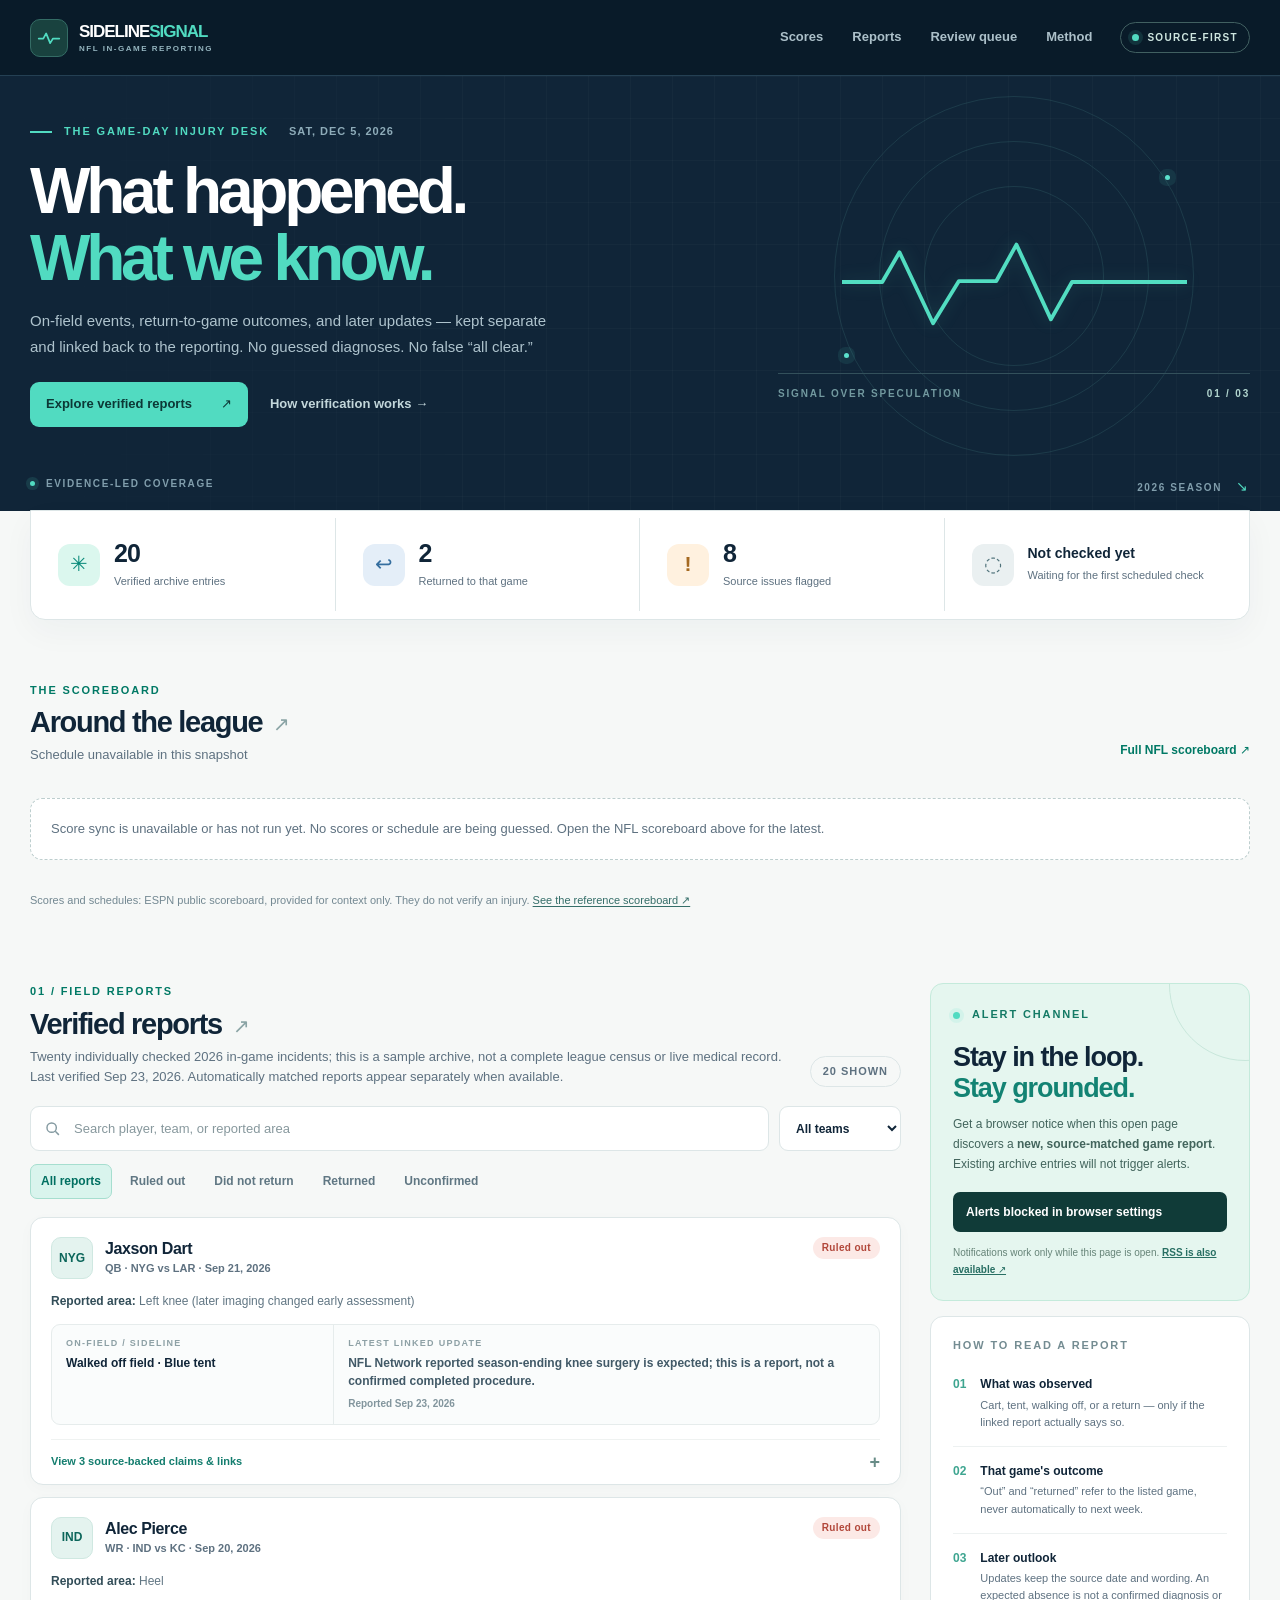
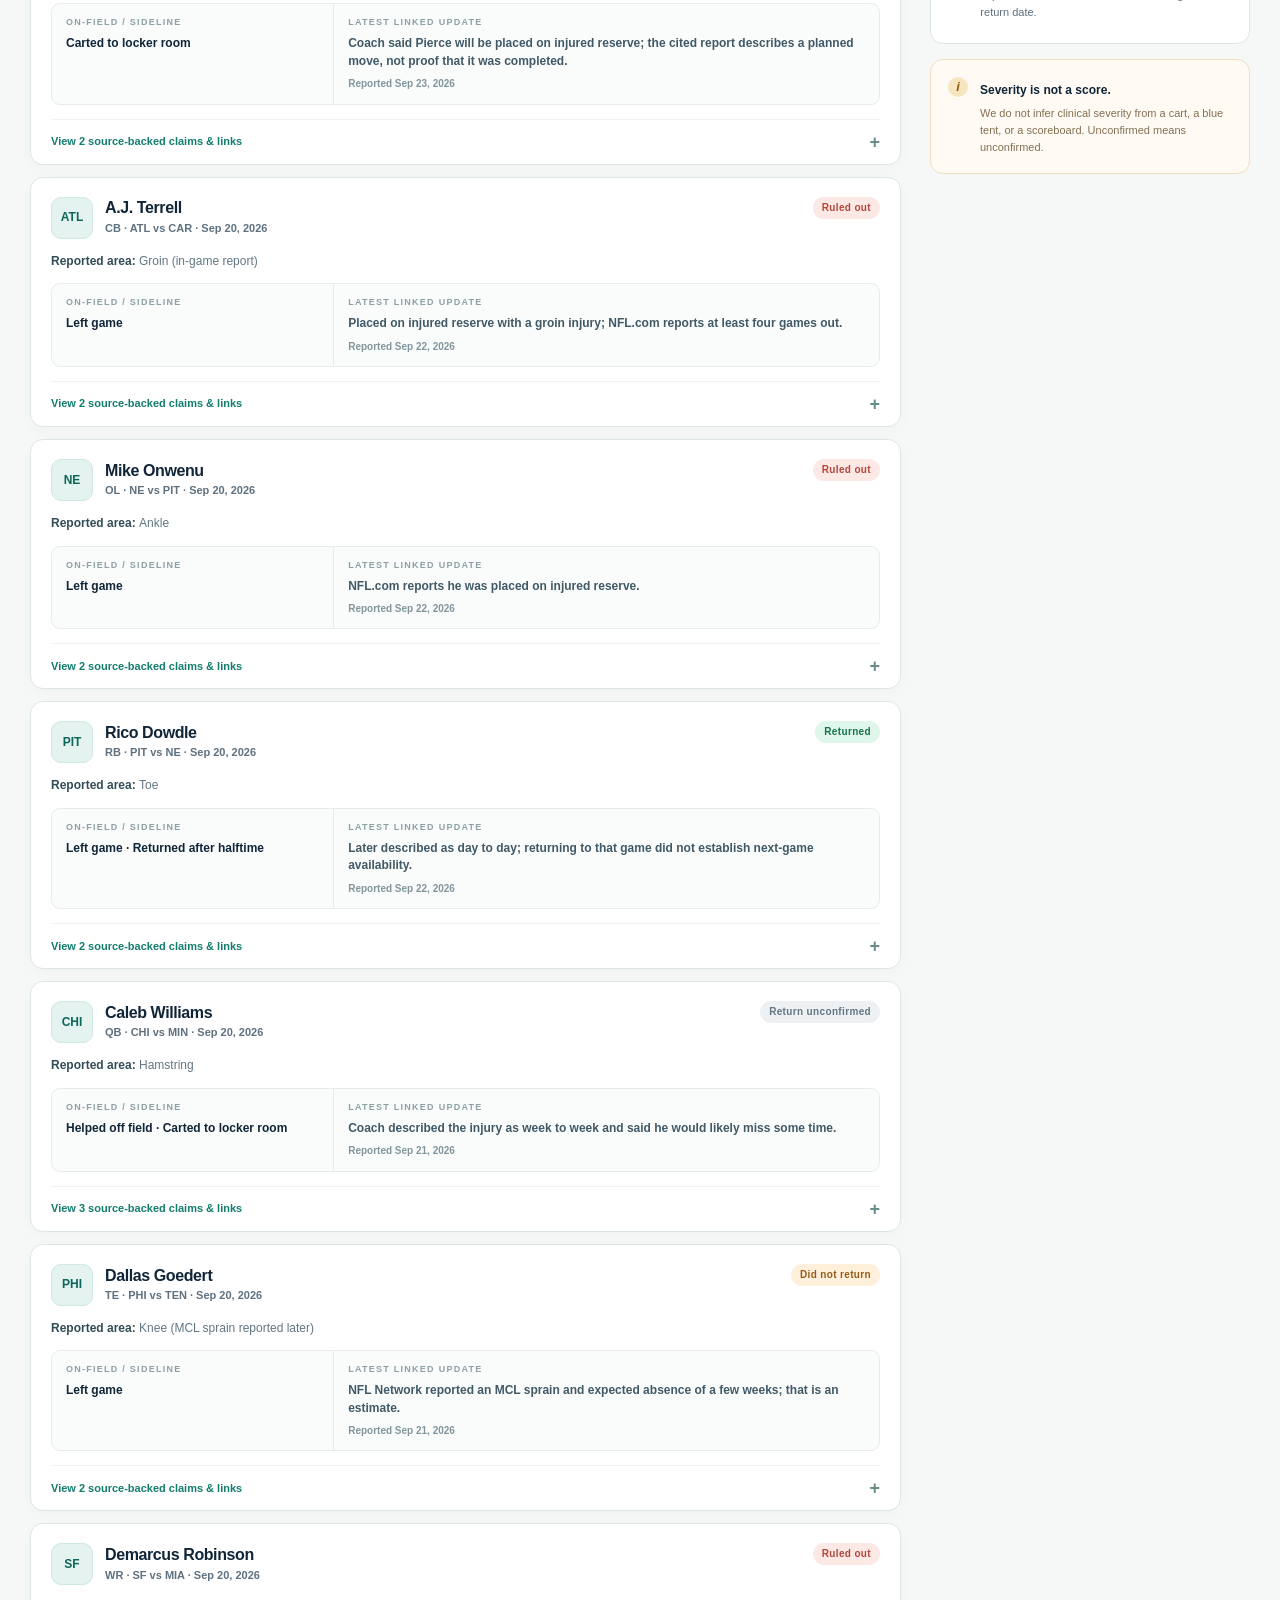
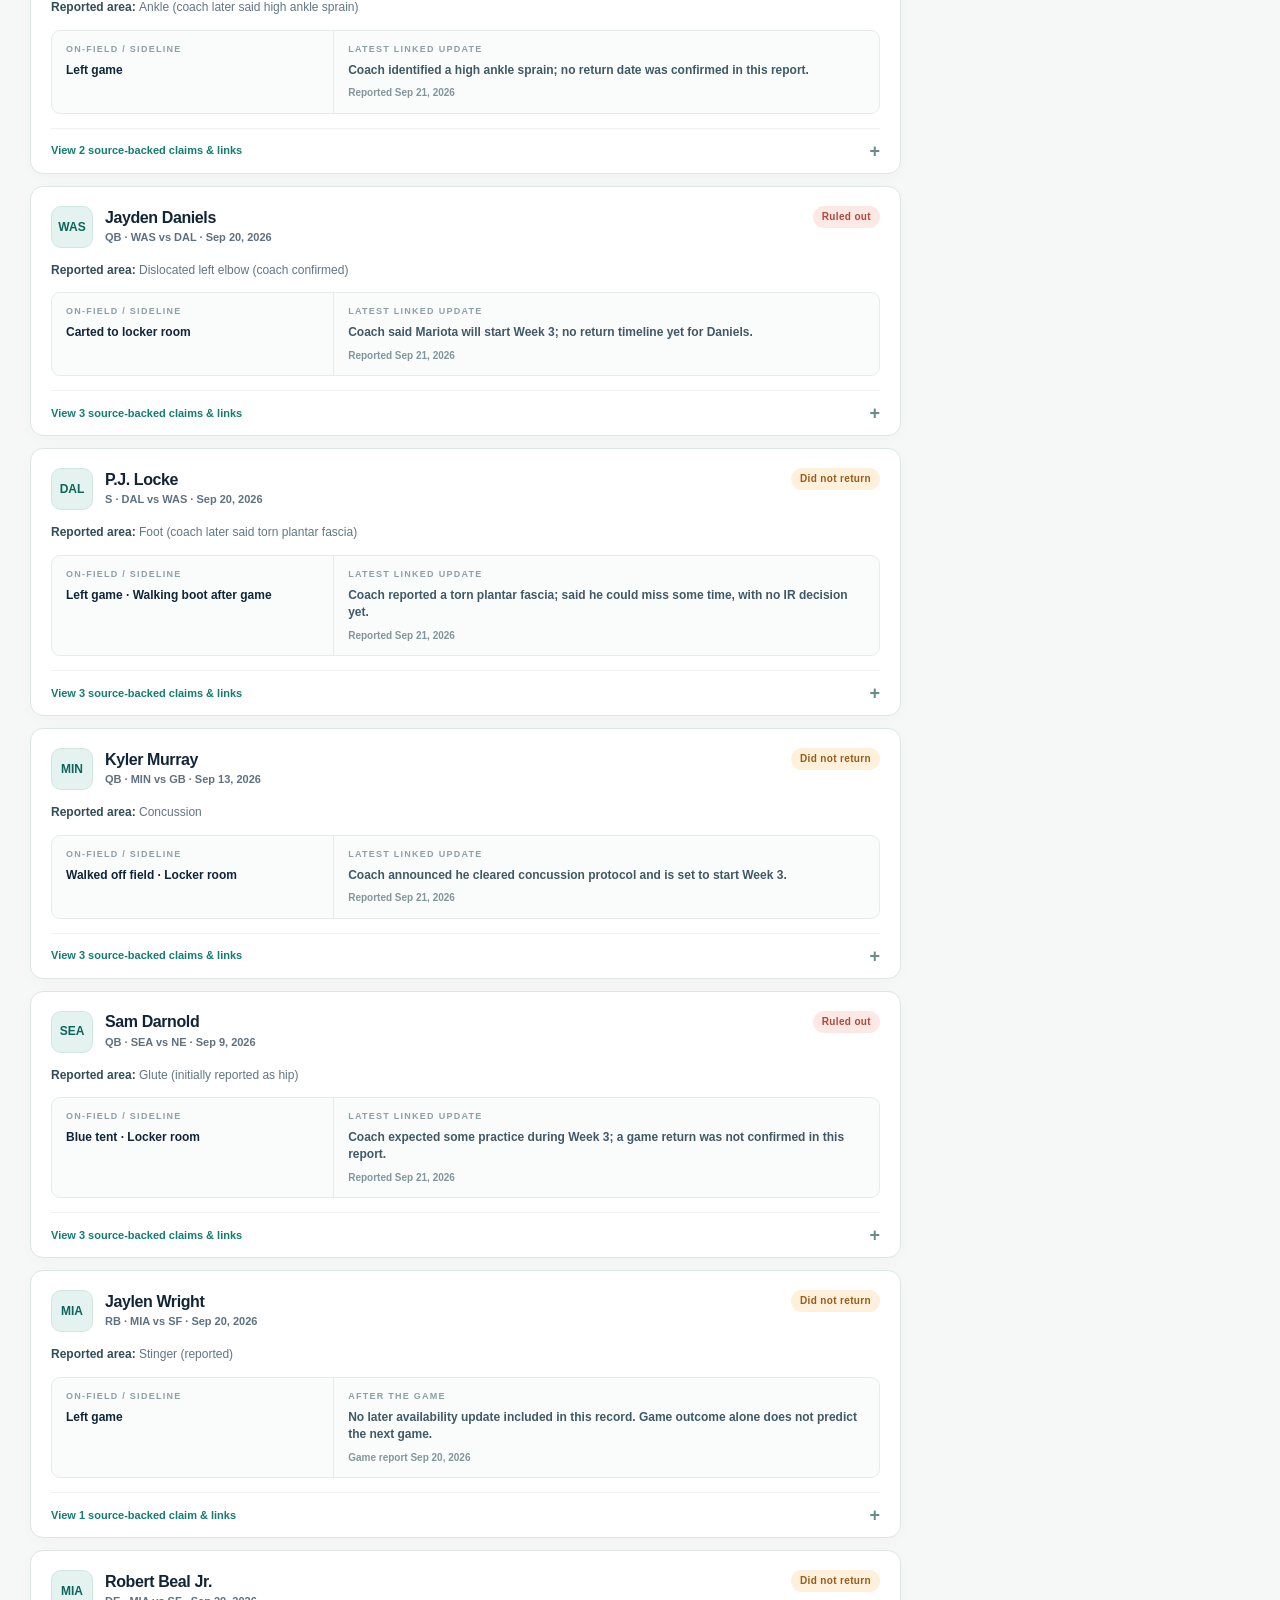
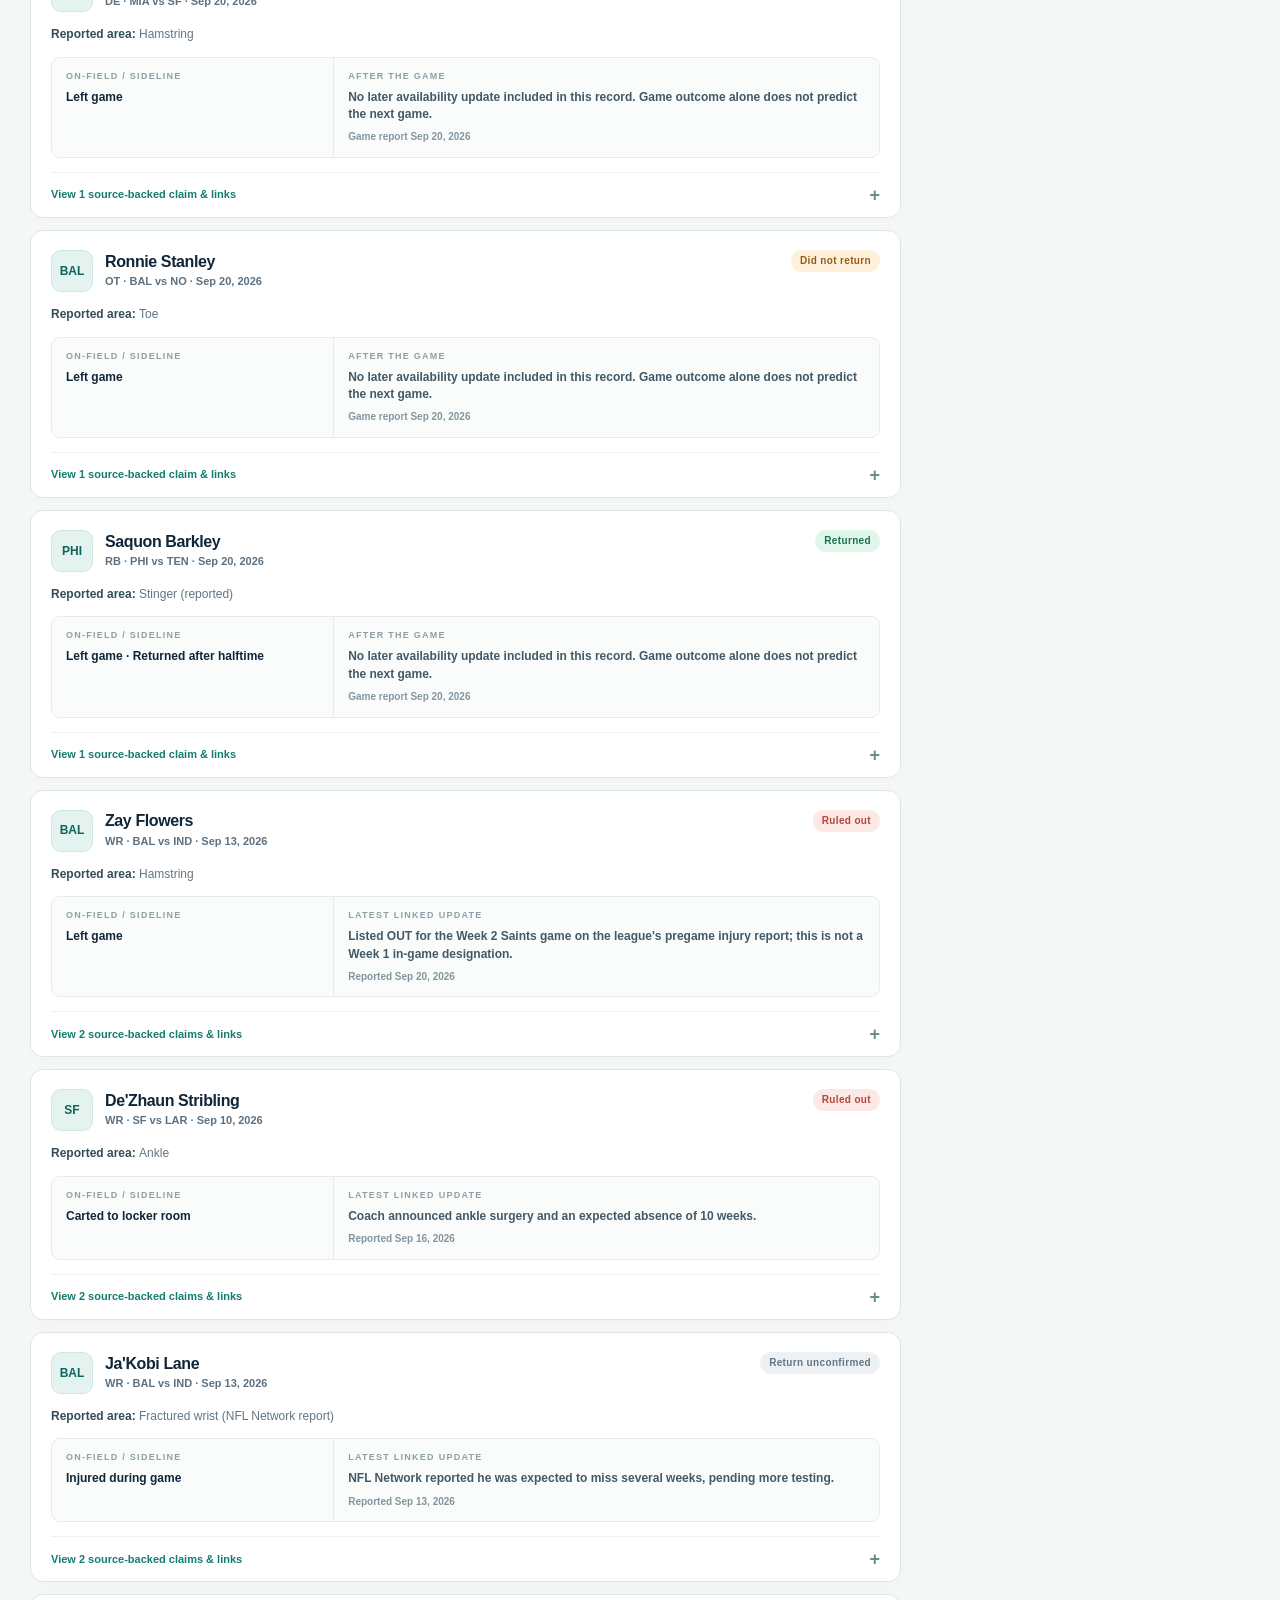
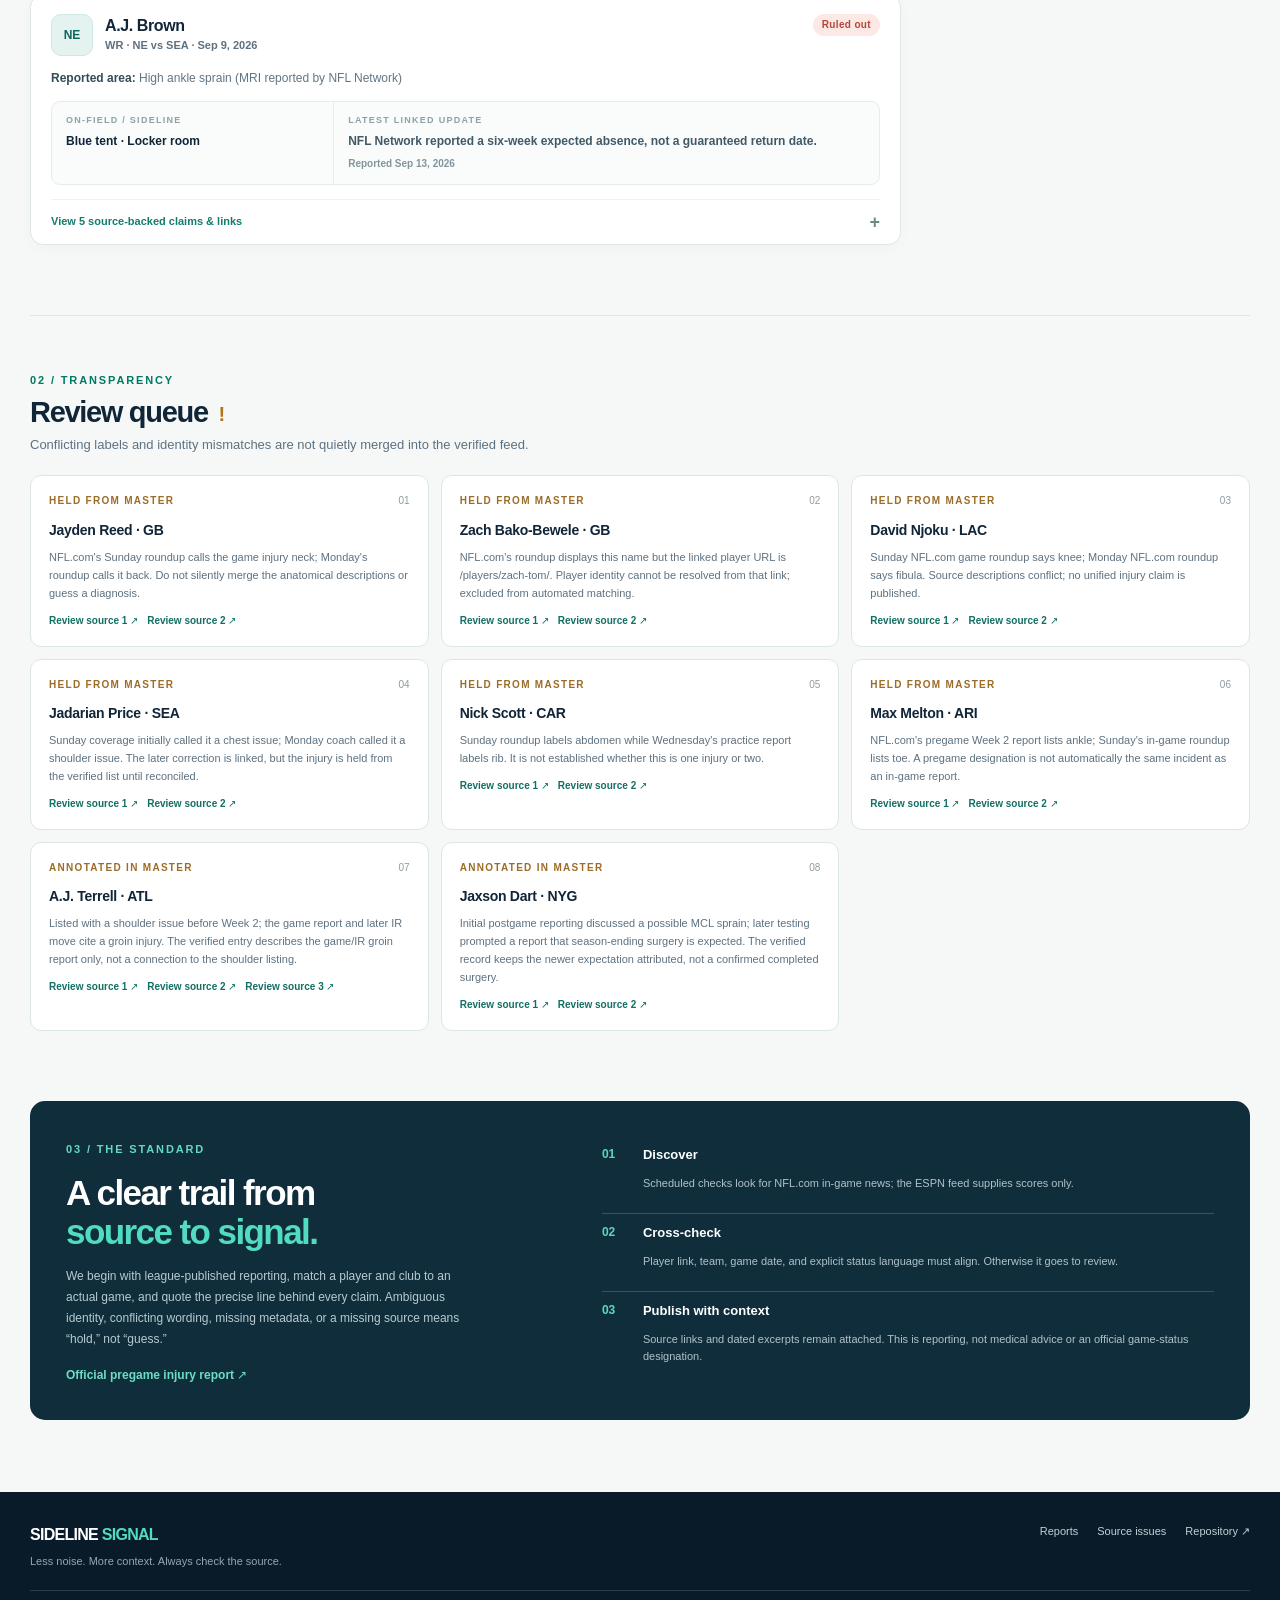
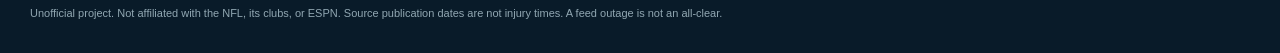
==== index.html @ 9513b993 "Build source-verified NFL injury alert board and 20-entry audit Co-authored-by: arena-agent <2970537" ====
<!doctype html>
<html lang="en">
<head>
  <meta charset="utf-8">
  <meta name="viewport" content="width=device-width, initial-scale=1">
  <meta name="theme-color" content="#102538">
  <meta name="description" content="Source-linked NFL in-game injury reports, a game-day scoreboard, and a transparent review queue. Game outcomes are not medical prognoses.">
  <meta http-equiv="Content-Security-Policy" content="default-src 'self'; script-src 'self'; style-src 'self'; img-src 'self' data:; connect-src 'self'; object-src 'none'; base-uri 'self'; form-action 'self'; upgrade-insecure-requests">
  <title>Sideline Signal — NFL injury reporting with receipts</title>
  <link rel="icon" href="data:image/svg+xml,%3Csvg xmlns='http://www.w3.org/2000/svg' viewBox='0 0 48 48'%3E%3Crect width='48' height='48' rx='12' fill='%23102538'/%3E%3Cpath d='M6 25h9l5-10 7 18 5-8h10' fill='none' stroke='%234adbc3' stroke-width='4' stroke-linecap='round' stroke-linejoin='round'/%3E%3C/svg%3E">
  <link rel="alternate" type="application/rss+xml" title="Source-backed in-game alerts" href="./feed.xml">
  <link rel="stylesheet" href="./assets/styles.css">
  <script type="module" src="./assets/app.js"></script>
</head>
<body>
  <a class="skip-link" href="#reports">Skip to reports</a>
  <header class="topbar">
    <div class="shell topbar-inner">
      <a href="./" class="brand" aria-label="Sideline Signal home">
        <span class="brand-mark" aria-hidden="true"><svg viewBox="0 0 42 42" fill="none"><path d="M3 22h8l5-9 7 17 5-8h11" stroke="currentColor" stroke-width="3" stroke-linecap="round" stroke-linejoin="round"/></svg></span>
        <span>SIDELINE<span class="brand-accent">SIGNAL</span><small>NFL IN-GAME REPORTING</small></span>
      </a>
      <nav class="top-nav" aria-label="Main navigation">
        <a href="#scores-section">Scores</a>
        <a href="#reports">Reports</a>
        <a href="#review">Review queue</a>
        <a href="#method">Method</a>
      </nav>
      <span class="topbar-tag"><span class="signal-dot" aria-hidden="true"></span> SOURCE-FIRST</span>
    </div>
  </header>

  <main>
    <div class="hero-wrap">
      <div class="shell hero">
        <div class="hero-copy">
          <div class="eyebrow"><span class="eyebrow-line"></span> THE GAME-DAY INJURY DESK <span id="today-label" class="eyebrow-date"></span></div>
          <h1>What happened.<br><em>What we know.</em></h1>
          <p>On-field events, return-to-game outcomes, and later updates — kept separate and linked back to the reporting. No guessed diagnoses. No false “all clear.”</p>
          <div class="hero-actions">
            <a class="primary-action" href="#reports">Explore verified reports <span aria-hidden="true">↗</span></a>
            <a class="ghost-action" href="#method">How verification works <span aria-hidden="true">→</span></a>
          </div>
        </div>
        <div class="hero-graphic" aria-hidden="true"><div class="graphic-ring ring-one"></div><div class="graphic-ring ring-two"></div><div class="graphic-ring ring-three"></div><svg viewBox="0 0 360 180"><path d="M0 96h42l18-31 35 74 27-44h39l21-38 36 78 22-39h120" fill="none" stroke="#52ddc1" stroke-width="4" stroke-linecap="round" stroke-linejoin="round"/></svg><span class="graphic-caption">SIGNAL OVER SPECULATION <span>01 / 03</span></span></div>
      </div>
      <div class="shell"><div class="hero-bottom"><span><span class="signal-dot" aria-hidden="true"></span> EVIDENCE-LED COVERAGE</span><span>2026 SEASON <span aria-hidden="true">↘</span></span></div></div>
    </div>

    <div class="shell content-shell">
      <section class="status-strip" aria-label="Coverage overview">
        <div class="metric"><span class="metric-icon mint" aria-hidden="true">✳</span><div><span id="count-total" class="metric-value">—</span><span class="metric-label">Verified archive entries</span></div></div>
        <div class="metric"><span class="metric-icon blue" aria-hidden="true">↩</span><div><span id="count-returned" class="metric-value">—</span><span class="metric-label">Returned to that game</span></div></div>
        <div class="metric"><span class="metric-icon amber" aria-hidden="true">!</span><div><span id="count-flags" class="metric-value">—</span><span class="metric-label">Source issues flagged</span></div></div>
        <div class="metric metric-health"><span id="feed-indicator" class="metric-icon pale" aria-hidden="true">◌</span><div><span id="feed-state" class="metric-value metric-value-small">Checking…</span><span id="last-check" class="metric-label">Collector status</span></div></div>
      </section>

      <section id="scores-section" class="score-section" aria-labelledby="scores-heading">
        <div class="section-header">
          <div><span class="section-kicker">THE SCOREBOARD</span><h2 id="scores-heading">Around the league <span class="heading-mark" aria-hidden="true">↗</span></h2><p id="scores-meta" class="section-subtitle">Looking for the next games…</p></div>
          <a class="text-link" href="https://www.nfl.com/scores/" target="_blank" rel="noopener noreferrer">Full NFL scoreboard <span aria-hidden="true">↗</span></a>
        </div>
        <div id="score-cards" class="score-cards" aria-live="polite"><p class="notice">Loading the scoreboard…</p></div>
        <p class="source-caption">Scores and schedules: ESPN public scoreboard, provided for context only. They do not verify an injury. <a href="https://buffedlizard55-lab.github.io/NFL-scoreboard/" target="_blank" rel="noopener noreferrer">See the reference scoreboard ↗</a></p>
      </section>

      <div class="main-grid">
        <section id="reports" class="reports-section" aria-labelledby="reports-heading">
          <div class="section-header report-heading"><div><span class="section-kicker">01 / FIELD REPORTS</span><h2 id="reports-heading">Verified reports <span class="heading-mark" aria-hidden="true">↗</span></h2><p id="coverage-copy" class="section-subtitle">Opening the source ledger…</p></div><span id="result-count" class="result-total" aria-live="polite"></span></div>
          <div class="filter-panel">
            <label class="search-field"><svg aria-hidden="true" viewBox="0 0 24 24"><circle cx="10.8" cy="10.8" r="6.6"/><path d="m16 16 5 5"/></svg><span class="sr-only">Search player, club or injury</span><input id="search" type="search" placeholder="Search player, team, or reported area" autocomplete="off"></label>
            <label class="team-field"><span class="sr-only">Filter by team</span><select id="team-filter"><option value="all">All teams</option></select></label>
          </div>
          <div id="outcome-filters" class="filter-tabs" role="group" aria-label="Game outcome filter">
            <button type="button" class="active" data-outcome="all" aria-pressed="true">All reports</button>
            <button type="button" data-outcome="out" aria-pressed="false">Ruled out</button>
            <button type="button" data-outcome="did_not_return" aria-pressed="false">Did not return</button>
            <button type="button" data-outcome="returned" aria-pressed="false">Returned</button>
            <button type="button" data-outcome="unconfirmed" aria-pressed="false">Unconfirmed</button>
          </div>
          <div id="report-list" class="report-list" aria-live="polite"><div class="notice">Loading source-backed reports…</div></div>
        </section>

        <aside class="sidebar" aria-label="Alert and reporting information">
          <section class="sidebar-card alert-card"><div class="card-label"><span class="signal-dot" aria-hidden="true"></span> ALERT CHANNEL</div><h2>Stay in the loop.<br><span>Stay grounded.</span></h2><p>Get a browser notice when this open page discovers a <strong>new, source-matched game report</strong>. Existing archive entries will not trigger alerts.</p><button id="notify-button" class="notify-button" type="button">Enable browser alerts <span aria-hidden="true">↗</span></button><p id="notification-info" class="microcopy">Notifications work only while this page is open. <a href="./feed.xml">RSS is also available ↗</a></p></section>
          <section class="sidebar-card reading-card"><div class="card-label">HOW TO READ A REPORT</div><div class="reading-row"><span class="reading-number">01</span><div><strong>What was observed</strong><p>Cart, tent, walking off, or a return — only if the linked report actually says so.</p></div></div><div class="reading-row"><span class="reading-number">02</span><div><strong>That game's outcome</strong><p>“Out” and “returned” refer to the listed game, never automatically to next week.</p></div></div><div class="reading-row"><span class="reading-number">03</span><div><strong>Later outlook</strong><p>Updates keep the source date and wording. An expected absence is not a confirmed diagnosis or return date.</p></div></div></section>
          <section class="sidebar-card caution-card"><span class="caution-icon" aria-hidden="true">i</span><div><strong>Severity is not a score.</strong><p>We do not infer clinical severity from a cart, a blue tent, or a scoreboard. Unconfirmed means unconfirmed.</p></div></section>
        </aside>
      </div>

      <section id="review" class="review-section" aria-labelledby="review-heading"><div class="section-header"><div><span class="section-kicker">02 / TRANSPARENCY</span><h2 id="review-heading">Review queue <span class="heading-mark amber-mark" aria-hidden="true">!</span></h2><p class="section-subtitle">Conflicting labels and identity mismatches are not quietly merged into the verified feed.</p></div></div><div id="review-list" class="review-grid"><div class="notice">Loading source flags…</div></div></section>

      <section id="method" class="method-section" aria-labelledby="method-heading"><div class="method-intro"><span class="section-kicker">03 / THE STANDARD</span><h2 id="method-heading">A clear trail from<br><em>source to signal.</em></h2><p>We begin with league-published reporting, match a player and club to an actual game, and quote the precise line behind every claim. Ambiguous identity, conflicting wording, missing metadata, or a missing source means “hold,” not “guess.”</p><a href="https://www.nfl.com/injuries/" target="_blank" rel="noopener noreferrer" class="method-link">Official pregame injury report ↗</a></div><div class="method-rules"><div><span>01</span><strong>Discover</strong><p>Scheduled checks look for NFL.com in-game news; the ESPN feed supplies scores only.</p></div><div><span>02</span><strong>Cross-check</strong><p>Player link, team, game date, and explicit status language must align. Otherwise it goes to review.</p></div><div><span>03</span><strong>Publish with context</strong><p>Source links and dated excerpts remain attached. This is reporting, not medical advice or an official game-status designation.</p></div></div></section>
    </div>
  </main>
  <footer class="footer"><div class="shell footer-inner"><div><strong>SIDELINE<span> SIGNAL</span></strong><p>Less noise. More context. Always check the source.</p></div><div class="footer-links"><a href="#reports">Reports</a><a href="#review">Source issues</a><a href="https://github.com/buffedlizard55-lab/InjuryAlerTNFL" target="_blank" rel="noopener noreferrer">Repository ↗</a></div><p class="footer-disclaimer">Unofficial project. Not affiliated with the NFL, its clubs, or ESPN. Source publication dates are not injury times. A feed outage is not an all-clear.</p></div></footer>
</body>
</html>
---- assets/styles.css ----
:root{color-scheme:light;--ink:#102538;--muted:#5e7180;--soft:#8ca0ad;--dark:#102538;--darker:#091b29;--mint:#51dbc1;--mint-ink:#007965;--paper:#f6f8f7;--white:#fff;--line:#dde6e7;--amber:#b57319;--amber-bg:#fff3df;--radius:16px;font-family:Inter,ui-sans-serif,-apple-system,BlinkMacSystemFont,"Segoe UI",Roboto,Arial,sans-serif;font-synthesis:none}
*{box-sizing:border-box}html{scroll-behavior:smooth}body{margin:0;background:var(--paper);color:var(--ink);font-size:15px;line-height:1.55}a{color:inherit}button,input,select{font:inherit}button{cursor:pointer}button:disabled{cursor:not-allowed}svg{display:block}.shell{width:min(1220px,calc(100% - 56px));margin-inline:auto}.sr-only{position:absolute;left:-10000px;width:1px;height:1px;overflow:hidden}.skip-link{position:absolute;left:16px;top:-60px;z-index:20;background:#fff;padding:10px 16px;border-radius:6px}.skip-link:focus{top:8px}a:focus-visible,button:focus-visible,input:focus-visible,select:focus-visible,summary:focus-visible{outline:3px solid #078b83;outline-offset:3px}
.topbar{height:76px;background:var(--darker);color:#fff;border-bottom:1px solid #244053}.topbar-inner{height:100%;display:flex;align-items:center;gap:28px}.brand{display:flex;align-items:center;gap:11px;color:#fff;text-decoration:none;font-size:17px;font-weight:860;letter-spacing:-.06em;white-space:nowrap;line-height:1}.brand-mark{height:38px;width:38px;display:grid;place-items:center;background:#19423f;border:1px solid #346c65;border-radius:10px;color:var(--mint)}.brand-mark svg{height:24px;width:24px}.brand-accent{color:var(--mint)}.brand small{display:block;font-size:8px;font-weight:700;letter-spacing:.19em;color:#94b4be;margin-top:5px}.top-nav{display:flex;gap:29px;margin-left:auto;align-items:center}.top-nav a{color:#acc0c9;text-decoration:none;font-size:13px;font-weight:640;white-space:nowrap}.top-nav a:hover,.top-nav a:focus-visible{color:#fff}.topbar-tag{border:1px solid #416061;border-radius:99px;padding:7px 11px;color:#cee6e0;font-size:10px;font-weight:800;letter-spacing:.13em;white-space:nowrap;display:flex;align-items:center;gap:8px}.signal-dot{width:7px;height:7px;background:var(--mint);border-radius:50%;display:inline-block;box-shadow:0 0 0 4px rgba(81,219,193,.12);flex:none}
.hero-wrap{background:var(--dark);color:#fff;position:relative;overflow:hidden}.hero-wrap:before{content:"";position:absolute;inset:0;pointer-events:none;background-image:linear-gradient(90deg,rgba(255,255,255,.025) 1px,transparent 1px),linear-gradient(rgba(255,255,255,.025) 1px,transparent 1px);background-size:42px 42px;mask-image:linear-gradient(90deg,transparent,#000 38%,#000)}.hero{min-height:340px;display:grid;grid-template-columns:minmax(0,1.2fr) minmax(280px,.8fr);gap:40px;align-items:center;position:relative}.hero-copy{padding:47px 0 49px}.eyebrow,.section-kicker,.card-label{font-size:11px;letter-spacing:.17em;font-weight:850}.eyebrow{display:flex;align-items:center;gap:12px;color:var(--mint)}.eyebrow-line{height:2px;width:22px;background:var(--mint)}.eyebrow-date{color:#8eacb9;margin-left:8px;letter-spacing:.09em}.hero h1{font-size:clamp(42px,5vw,67px);letter-spacing:-.066em;line-height:1.05;margin:18px 0 16px;font-weight:830}.hero h1 em,.method-intro h2 em{font-style:normal;color:var(--mint)}.hero-copy>p{max-width:540px;color:#aec3cd;font-size:15px;line-height:1.7;margin:0 0 23px}.hero-actions{display:flex;gap:22px;align-items:center;flex-wrap:wrap}.primary-action{display:inline-flex;align-items:center;gap:29px;background:var(--mint);color:#0c3836;font-size:13px;font-weight:800;padding:12px 16px;border-radius:9px;text-decoration:none;transition:transform .2s,background .2s}.primary-action:hover{background:#89e7d3;transform:translateY(-2px)}.ghost-action{font-size:13px;color:#c3d7db;font-weight:670;text-decoration:none}.ghost-action:hover,.ghost-action:focus-visible{color:var(--mint)}.hero-graphic{position:relative;height:275px;display:grid;place-items:center;min-width:0}.graphic-ring{position:absolute;border:1px solid rgba(91,168,158,.17);border-radius:50%;aspect-ratio:1}.ring-one{width:180px}.ring-two{width:270px}.ring-three{width:360px}.hero-graphic:before,.hero-graphic:after{content:"";position:absolute;background:#5be2cd;width:5px;height:5px;border-radius:50%;box-shadow:0 0 0 6px rgba(81,219,193,.09)}.hero-graphic:before{top:37px;right:17%}.hero-graphic:after{bottom:55px;left:14%}.hero-graphic svg{z-index:1;width:min(100%,345px);filter:drop-shadow(0 0 8px rgba(81,219,193,.18))}.graphic-caption{position:absolute;bottom:12px;width:100%;display:flex;justify-content:space-between;border-top:1px solid #33505b;padding-top:12px;font-size:10px;letter-spacing:.18em;font-weight:800;color:#72999f}.graphic-caption span{color:#b2d6cf}.hero-bottom{height:35px;position:relative;display:flex;justify-content:space-between;align-items:flex-start;font-size:10px;font-weight:750;letter-spacing:.16em;color:#819eac}.hero-bottom>span:first-child{display:flex;align-items:center;gap:11px}.hero-bottom .signal-dot{width:5px;height:5px}.hero-bottom>span:last-child span{font-size:14px;margin-left:10px;color:var(--mint)}
.content-shell{padding-bottom:72px}.status-strip{min-height:110px;background:#fff;position:relative;margin-top:-1px;border:1px solid var(--line);box-shadow:0 12px 32px rgba(24,52,66,.04);border-radius:0 0 15px 15px;display:grid;grid-template-columns:repeat(4,1fr);align-items:center}.metric{display:flex;align-items:center;gap:14px;padding:22px 27px;border-right:1px solid var(--line);min-width:0}.metric:last-child{border:0}.metric-icon{height:42px;width:42px;display:grid;place-items:center;border-radius:12px;font-size:21px;font-weight:750;flex:none}.metric-icon.mint{background:#dbf7ee;color:#078979}.metric-icon.blue{background:#e4eef8;color:#356e9f}.metric-icon.amber{background:#fff1df;color:#a56920}.metric-icon.pale{background:#eaf0f1;color:#4f727a}.metric-value{display:block;font-size:25px;line-height:1.1;font-weight:820;letter-spacing:-.035em;white-space:nowrap}.metric-value-small{font-size:14px;letter-spacing:0}.metric-label{display:block;font-size:11px;color:var(--muted);margin-top:6px;line-height:1.35}.score-section{padding-top:57px}.section-header{display:flex;align-items:flex-end;justify-content:space-between;gap:20px;margin-bottom:20px}.section-kicker{color:var(--mint-ink)}.section-header h2{font-size:29px;line-height:1.15;letter-spacing:-.045em;margin:6px 0 6px;font-weight:800}.heading-mark{font-size:20px;color:#8aa4a5;vertical-align:middle;margin-left:4px}.section-subtitle{margin:0;color:var(--muted);font-size:13px}.text-link{font-size:12px;font-weight:750;color:var(--mint-ink);text-decoration:none;white-space:nowrap;padding-bottom:6px}.text-link:hover{text-decoration:underline}.score-cards{display:grid;grid-auto-flow:column;grid-auto-columns:minmax(240px,1fr);gap:12px;overflow-x:auto;padding-bottom:10px;scrollbar-color:#b5c9ca transparent}.score-card{border:1px solid var(--line);background:#fff;border-radius:12px;padding:14px 15px;text-decoration:none;display:block;min-width:238px;transition:transform .2s,border-color .2s,box-shadow .2s}.score-card:hover{transform:translateY(-3px);border-color:#90c9bd;box-shadow:0 8px 20px rgba(13,55,59,.07)}.score-card-top{display:flex;justify-content:space-between;align-items:center;color:var(--soft);font-size:10px;font-weight:800;letter-spacing:.08em;text-transform:uppercase;border-bottom:1px solid #eef1f0;padding-bottom:9px;margin-bottom:9px}.score-card-top .score-live{color:#007965}.score-row{display:flex;justify-content:space-between;align-items:center;gap:8px;margin-top:8px}.team-label{display:flex;align-items:center;gap:9px;font-size:13px;font-weight:720}.team-square{height:23px;width:30px;display:grid;place-items:center;background:#e9f1ef;border-radius:5px;color:#195045;font-size:9px;font-weight:900}.score-value{font-size:14px;font-weight:790;font-variant-numeric:tabular-nums}.score-card-bottom{color:var(--soft);font-size:10px;margin-top:10px}.notice{background:#fff;border:1px dashed #bdcece;border-radius:12px;padding:20px;color:var(--muted);font-size:13px}.score-cards>.notice{min-width:100%}.source-caption{font-size:11px;color:#738892;margin:9px 0 0}.source-caption a{color:#356e69;text-underline-offset:2px}
.main-grid{display:grid;grid-template-columns:minmax(0,1fr) 320px;gap:29px;align-items:start;margin-top:69px}.report-heading{margin-bottom:19px}.result-total{font-size:11px;font-weight:800;letter-spacing:.09em;color:var(--muted);border:1px solid var(--line);border-radius:99px;padding:6px 12px;white-space:nowrap}.filter-panel{display:flex;gap:10px;margin-bottom:13px}.search-field{background:#fff;border:1px solid var(--line);border-radius:9px;display:flex;align-items:center;gap:11px;padding:0 13px;flex:1;min-width:0}.search-field svg{width:17px;height:17px;fill:none;stroke:#8399a0;stroke-width:2;flex:none}.search-field input{border:0;background:transparent;width:100%;height:43px;outline:none;color:var(--ink);min-width:0;font-size:13px}.search-field:focus-within{border-color:#278f83;outline:2px solid #b2dfd6}.search-field input::placeholder{color:#87989d}.team-field select{height:45px;min-width:122px;background:#fff;border:1px solid var(--line);border-radius:9px;padding:0 33px 0 12px;color:var(--ink);font-size:12px;font-weight:700}.filter-tabs{display:flex;gap:7px;flex-wrap:wrap;padding-bottom:18px}.filter-tabs button{border:1px solid transparent;background:transparent;color:#607783;padding:7px 10px;font-size:12px;font-weight:760;border-radius:7px}.filter-tabs button:hover{background:#e9f1ef}.filter-tabs button.active{background:#d9f4ed;color:#006f61;border-color:#a6decf}.report-list{display:grid;gap:12px}.report-card{background:#fff;border:1px solid var(--line);border-radius:13px;padding:19px 20px 0;box-shadow:0 4px 16px rgba(20,45,56,.025)}.report-card-top{display:flex;justify-content:space-between;gap:14px;align-items:flex-start}.player-line{display:flex;gap:12px;align-items:center;min-width:0}.player-initial{width:42px;height:42px;flex:none;display:grid;place-items:center;background:#e4f3ef;border:1px solid #cfe8e1;color:#0c665b;border-radius:10px;font-size:12px;font-weight:850}.player-title{font-size:16px;margin:0 0 2px;line-height:1.2;font-weight:830;letter-spacing:-.025em}.player-meta{font-size:11px;color:var(--muted);font-weight:670}.status-pill{border-radius:99px;padding:5px 9px;font-size:10px;line-height:1.2;font-weight:850;letter-spacing:.035em;white-space:nowrap}.status-pill.out{background:#fce9e6;color:#b2473a}.status-pill.did_not_return{background:#fff0dc;color:#985b17}.status-pill.returned{background:#dff6ea;color:#177250}.status-pill.unconfirmed{background:#edf1f4;color:#637783}.report-detail{font-size:12px;color:#617683;margin:13px 0 13px}.report-detail strong{color:#324d58;font-weight:750}.report-grid{display:grid;grid-template-columns:minmax(130px,.68fr) minmax(0,1.32fr);gap:0;border:1px solid #e6ecec;background:#fafcfc;border-radius:9px;overflow:hidden}.report-cell{padding:12px 14px}.report-cell+.report-cell{border-left:1px solid #e6ecec}.cell-label{display:block;color:#8da0a5;font-size:9px;font-weight:850;letter-spacing:.14em;margin-bottom:5px}.cell-value{display:block;font-size:12px;font-weight:720;line-height:1.45}.cell-value.subtle{font-weight:560;color:#415967}.as-of{display:block;color:#82959d;font-size:10px;font-weight:680;margin-top:6px}.source-details{border-top:1px solid #eff2f1;margin-top:14px}.source-details summary{list-style:none;cursor:pointer;padding:13px 0;color:#137d6e;font-size:11px;font-weight:800;display:flex;justify-content:space-between;align-items:center}.source-details summary::-webkit-details-marker{display:none}.source-details summary:after{content:"+";color:#688c87;font-size:18px;line-height:1}.source-details[open] summary:after{content:"−"}.evidence-list{list-style:none;padding:0 0 13px;margin:0;display:grid;gap:10px}.evidence-list li{background:#f5f9f8;border-left:2px solid #83c9bb;border-radius:0 6px 6px 0;padding:10px 12px}.evidence-head{font-size:10px;text-transform:uppercase;letter-spacing:.1em;font-weight:850;color:#517d77}.evidence-list p{font-size:12px;margin:4px 0;color:#39515a}.evidence-list blockquote{font-size:11px;margin:5px 0;color:#647b81;font-style:italic}.evidence-list a{font-size:11px;font-weight:800;color:#007a69;text-decoration:none}.evidence-list a:hover{text-decoration:underline}.auto-mark{color:#087b6c;font-size:10px;font-weight:800;margin-left:8px}.report-tag{font-size:10px;color:#899ba0;margin:5px 0 0}
.sidebar{display:grid;gap:15px;padding-top:5px}.sidebar-card{border-radius:13px;padding:22px;background:#fff;border:1px solid var(--line)}.alert-card{background:#e5f6ef;border-color:#c4eadb;position:relative;overflow:hidden}.alert-card:before{content:"";position:absolute;width:150px;height:150px;border:1px solid #c8e7db;border-radius:50%;right:-72px;top:-75px}.alert-card .card-label{color:#147a65;display:flex;align-items:center;gap:12px}.alert-card h2{font-size:27px;line-height:1.16;letter-spacing:-.04em;margin:18px 0 11px}.alert-card h2 span{color:#138373}.alert-card p{font-size:12px;color:#42645c;line-height:1.65;margin:0 0 17px}.notify-button{width:100%;padding:11px 13px;background:#103b38;color:#fff;border:0;border-radius:7px;font-size:12px;font-weight:780;display:flex;align-items:center;justify-content:space-between}.notify-button:hover{background:#176356}.alert-card .microcopy{font-size:10px;margin:13px 0 0;color:#668478}.microcopy a{font-weight:750;color:#286f63}.reading-card{padding-top:20px}.reading-card .card-label{color:#748c92;margin-bottom:21px}.reading-row{display:flex;gap:14px;padding:0 0 15px;margin:0 0 15px;border-bottom:1px solid #edf1f1}.reading-row:last-child{border:0;margin:0;padding:0}.reading-number{font-size:12px;color:#3ea590;font-weight:830}.reading-row strong{font-size:12px;display:block}.reading-row p{font-size:11px;color:var(--muted);margin:3px 0 0;line-height:1.55}.caution-card{display:flex;gap:12px;background:#fffbf4;border-color:#eedfbe;padding:17px}.caution-icon{width:20px;height:20px;border-radius:50%;background:#f7e5c0;color:#925e15;flex:none;text-align:center;font-size:13px;font-style:italic;font-weight:850}.caution-card strong{font-size:12px}.caution-card p{margin:4px 0 0;color:#846f52;font-size:11px;line-height:1.55}
.review-section{border-top:1px solid var(--line);margin-top:70px;padding-top:51px}.amber-mark{color:var(--amber)}.review-grid{display:grid;grid-template-columns:repeat(3,minmax(0,1fr));gap:12px}.review-card{background:#fff;border:1px solid var(--line);border-radius:11px;padding:17px 18px;min-width:0}.review-card-top{display:flex;justify-content:space-between;gap:8px;align-items:center}.review-label{font-size:10px;letter-spacing:.13em;color:#9c6c29;font-weight:850}.review-count{font-size:10px;color:#8d9ca2}.review-card h3{font-size:14px;margin:11px 0 6px;letter-spacing:-.02em}.review-card p{font-size:11px;color:var(--muted);line-height:1.65;margin:0 0 11px}.review-links{display:flex;flex-wrap:wrap;gap:9px}.review-links a{font-size:10px;font-weight:800;text-decoration:none;color:#126f64}.review-links a:hover{text-decoration:underline}.method-section{background:#102d3b;border-radius:15px;padding:35px 36px;color:#fff;margin-top:70px;display:grid;grid-template-columns:minmax(260px,.88fr) minmax(0,1.12fr);gap:55px}.method-section .section-kicker{color:#63d9c4}.method-intro h2{font-size:35px;line-height:1.1;letter-spacing:-.045em;margin:15px 0}.method-intro>p{font-size:12px;color:#b7cbd0;line-height:1.75;max-width:400px}.method-link{font-size:12px;color:#6cddc5;font-weight:750;text-decoration:none}.method-link:hover{text-decoration:underline}.method-rules{display:grid;gap:0}.method-rules>div{border-bottom:1px solid #375261;padding:9px 0 13px;display:grid;grid-template-columns:35px 1fr;column-gap:6px}.method-rules>div:last-child{border:0}.method-rules span{color:#5cd7bd;font-weight:850;font-size:12px;grid-row:span 2}.method-rules strong{font-size:13px}.method-rules p{font-size:11px;color:#b0c2c9;line-height:1.55;margin:3px 0 0}
.footer{background:#091b29;color:#fff}.footer-inner{padding:31px 0;display:grid;grid-template-columns:1fr 1fr;gap:8px 24px}.footer-inner strong{font-size:16px;letter-spacing:-.045em}.footer-inner strong span{color:var(--mint)}.footer-inner p{font-size:11px;color:#91a7b2;margin:5px 0}.footer-links{display:flex;gap:19px;align-items:flex-start;justify-content:flex-end}.footer-links a{font-size:11px;color:#bfd2d8;text-decoration:none}.footer-links a:hover{color:var(--mint)}.footer-inner .footer-disclaimer{grid-column:1/-1;border-top:1px solid #263f4b;padding-top:14px;margin:7px 0 0}
@media(max-width:1000px){.top-nav{gap:15px}.topbar-tag{display:none}.status-strip{grid-template-columns:repeat(2,1fr)}.metric:nth-child(2){border-right:0}.metric:nth-child(-n+2){border-bottom:1px solid var(--line)}.main-grid{grid-template-columns:minmax(0,1fr) 280px;gap:20px}.review-grid{grid-template-columns:repeat(2,minmax(0,1fr))}}
@media(max-width:780px){.shell{width:min(100% - 34px,620px)}.topbar{height:auto}.topbar-inner{min-height:70px;flex-wrap:wrap;gap:0;justify-content:space-between;padding:12px 0 0}.top-nav{order:2;overflow:auto;width:100%;margin:8px 0 0;padding:8px 0 12px;gap:22px}.top-nav a{font-size:11px}.hero{display:block;min-height:0}.hero-copy{padding:43px 0 40px}.hero-graphic{display:none}.hero h1{font-size:clamp(39px,8vw,61px)}.hero-bottom{height:32px}.score-section{padding-top:46px}.main-grid{display:block;margin-top:54px}.sidebar{grid-template-columns:repeat(2,1fr);margin-top:30px}.sidebar .caution-card{grid-column:1/-1}.review-section,.method-section{margin-top:55px}.method-section{grid-template-columns:1fr;gap:16px}.method-intro h2{font-size:32px}}
@media(max-width:530px){.shell{width:calc(100% - 28px)}.brand{font-size:15px}.brand-mark{width:34px;height:34px}.top-nav{gap:17px}.top-nav a{font-size:10px}.hero-copy{padding:37px 0}.hero h1{font-size:42px}.eyebrow{font-size:9px;gap:7px}.eyebrow-date{margin-left:0}.hero-actions{gap:14px}.primary-action{gap:8px}.status-strip{grid-template-columns:repeat(2,minmax(0,1fr))}.metric{gap:8px;padding:17px 11px}.metric-icon{width:34px;height:34px;font-size:17px}.metric-value{font-size:21px}.metric-value-small{font-size:11px;white-space:normal}.metric-label{font-size:10px}.section-header{align-items:flex-start}.section-header h2{font-size:25px}.score-section .section-header{flex-wrap:wrap}.score-section .text-link{padding:0}.filter-panel{flex-wrap:wrap}.search-field{flex-basis:100%}.team-field,.team-field select{width:100%}.report-card{padding:15px 14px 0}.report-grid{grid-template-columns:1fr}.report-cell+.report-cell{border-top:1px solid #e6ecec;border-left:0}.player-initial{width:34px;height:34px}.player-title{font-size:14px}.status-pill{font-size:9px;padding:5px}.sidebar{grid-template-columns:1fr}.sidebar .caution-card{grid-column:auto}.review-grid{grid-template-columns:1fr}.method-section{padding:25px 21px}.footer-inner{grid-template-columns:1fr}.footer-links{justify-content:flex-start;flex-wrap:wrap}.hero-bottom>span:last-child{display:none}}
@media(prefers-reduced-motion:reduce){html{scroll-behavior:auto}*,*:before,*:after{transition:none!important;animation:none!important}}
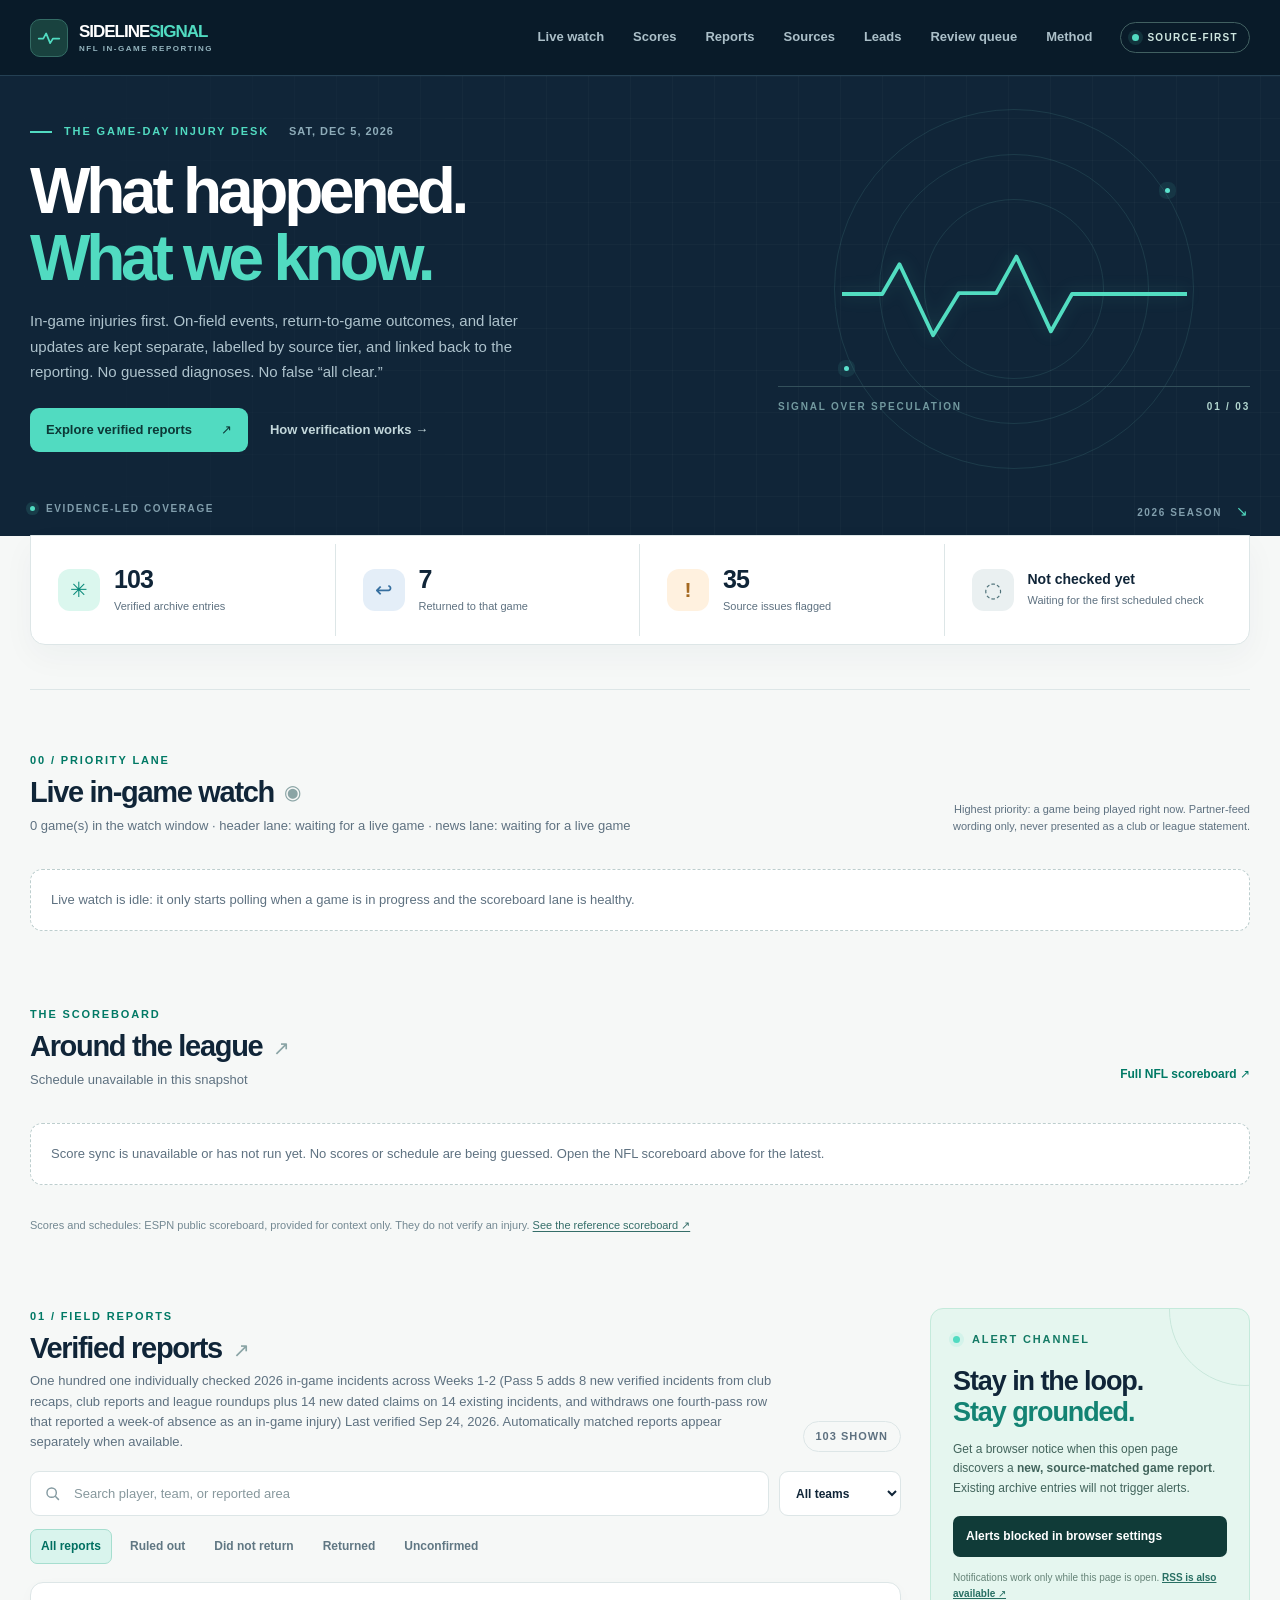
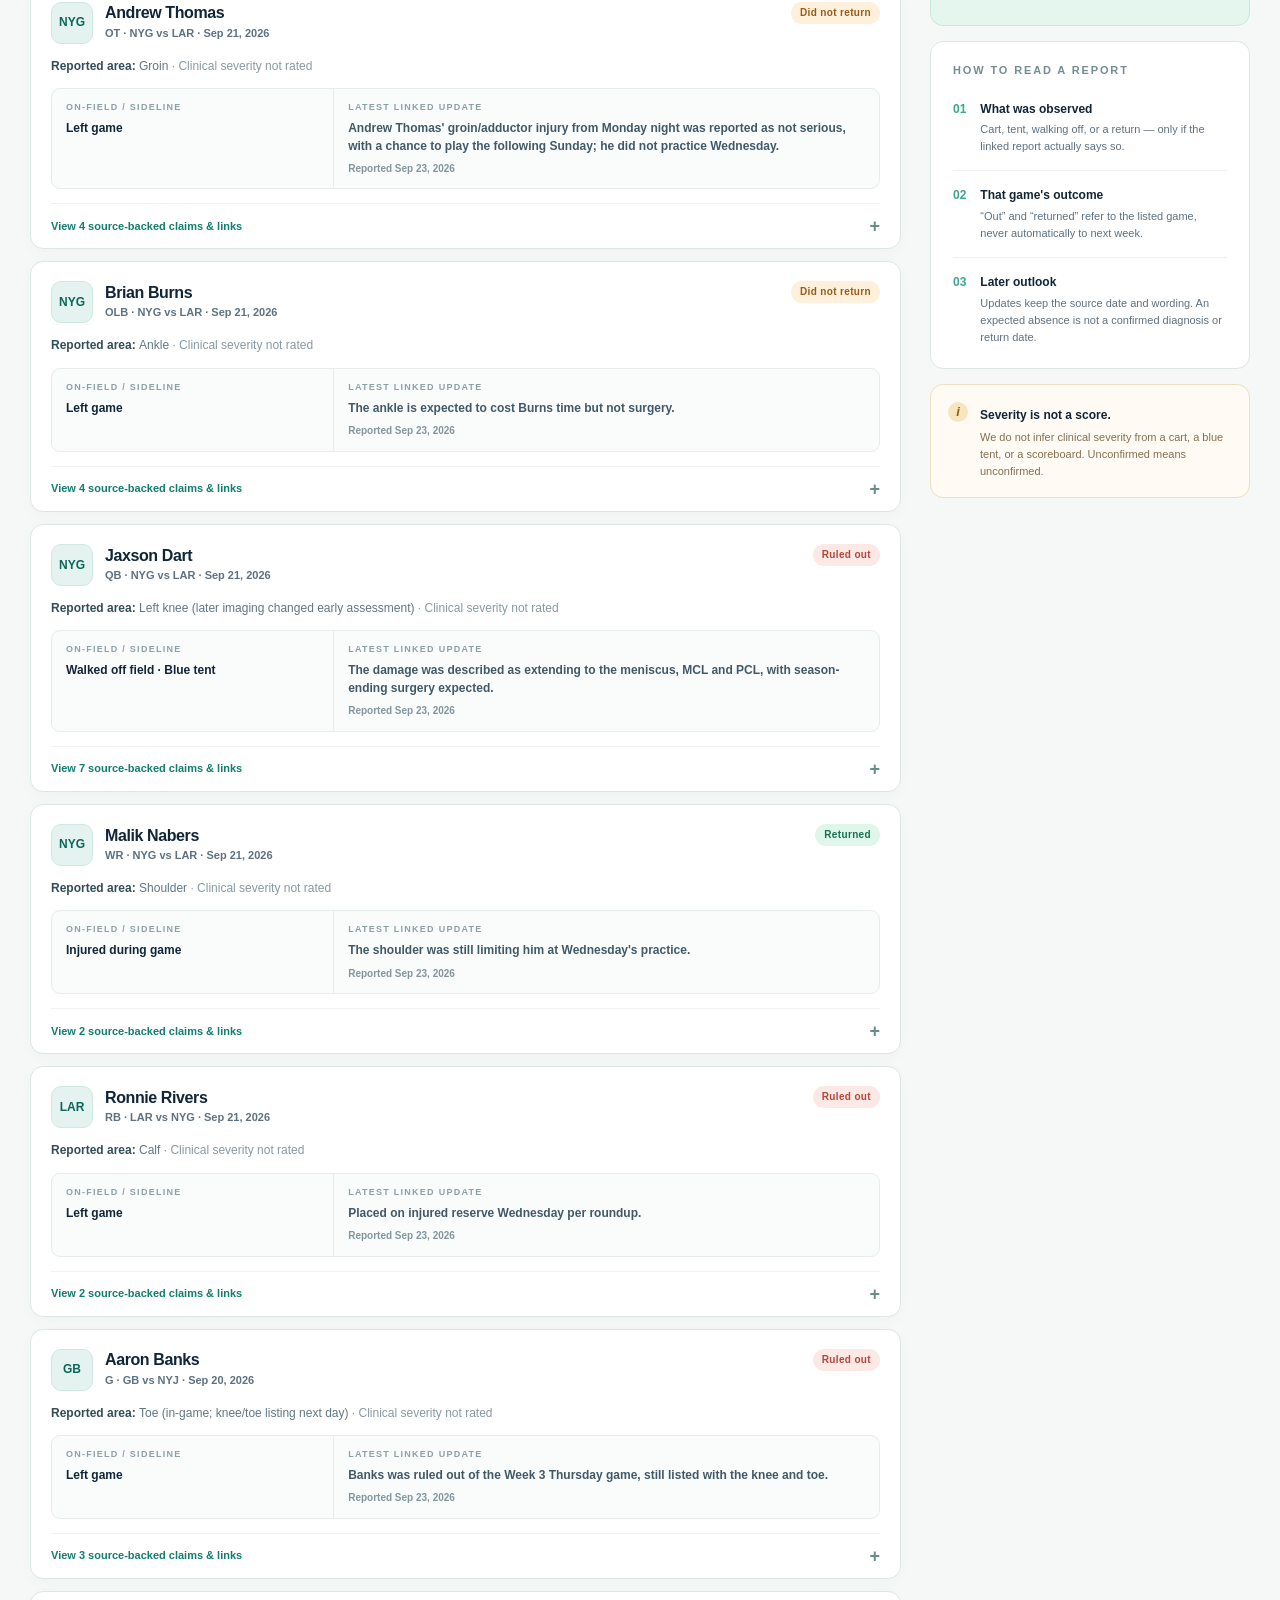
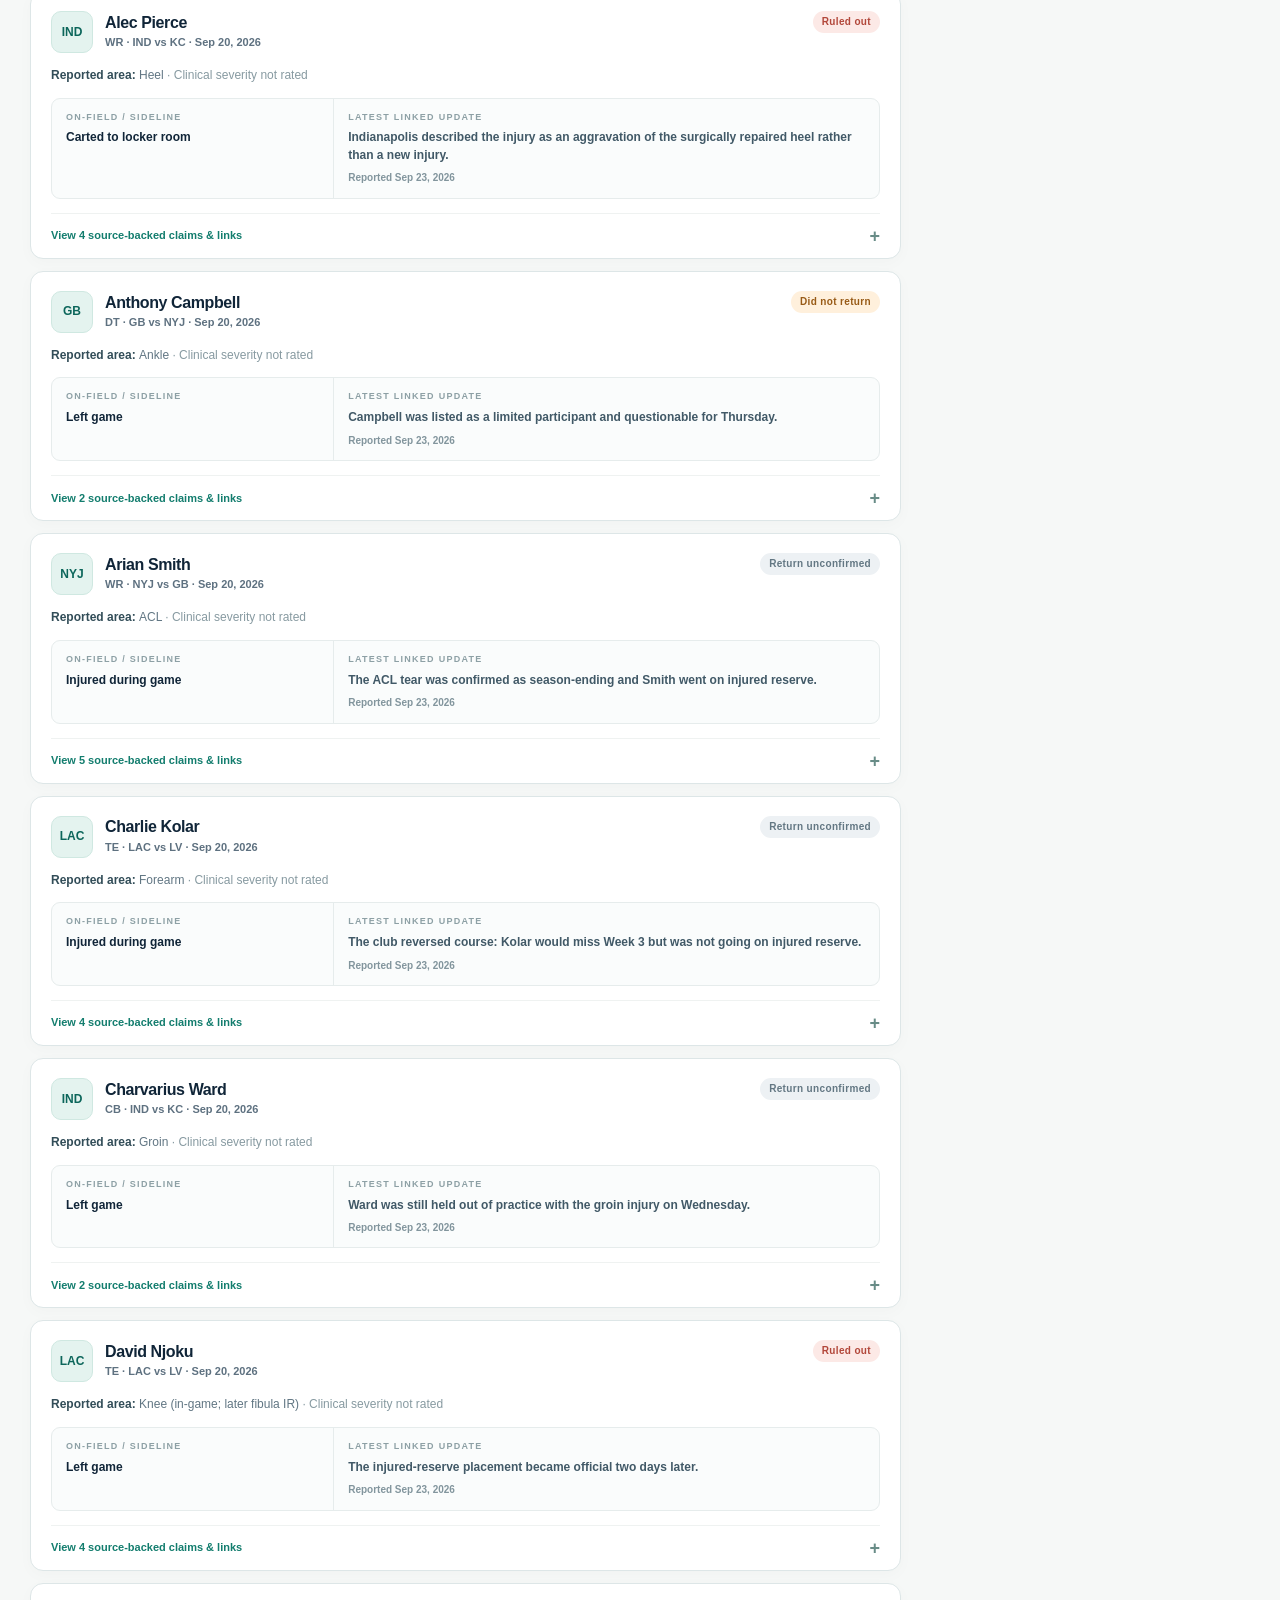
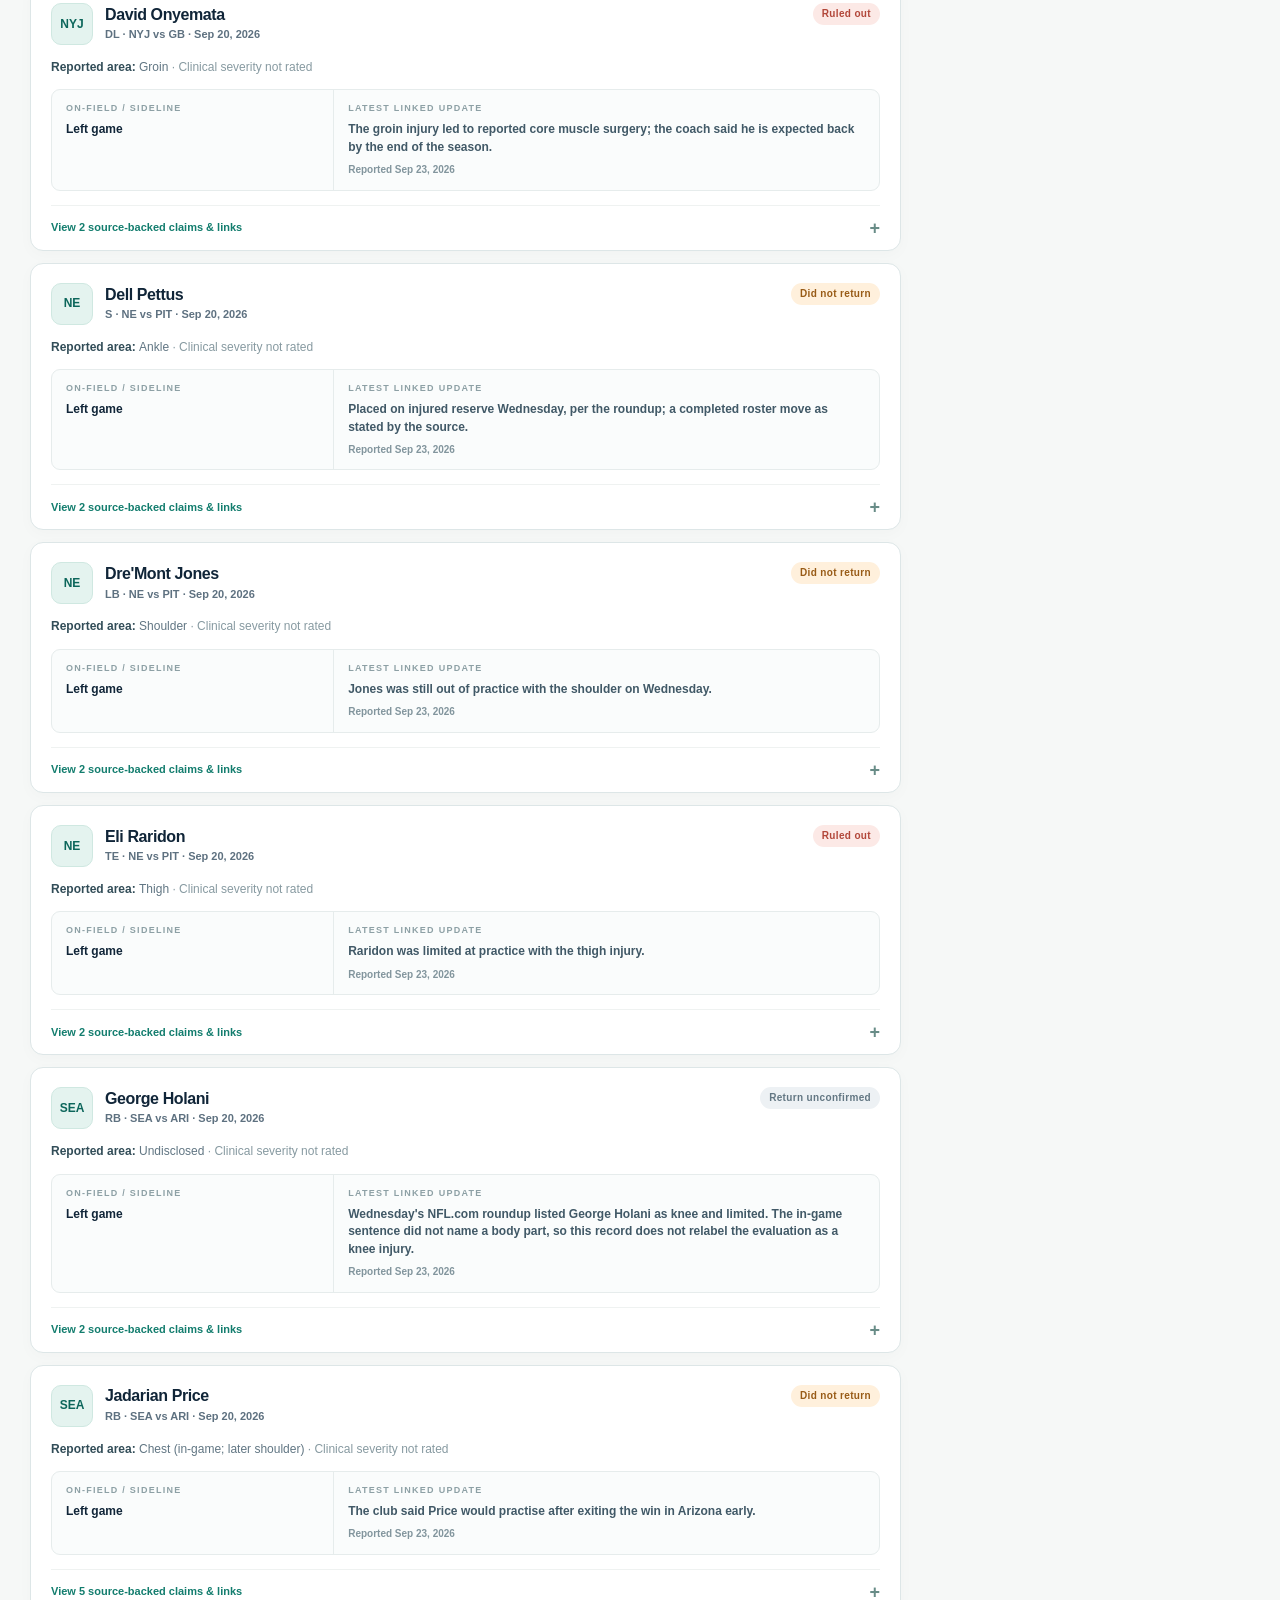
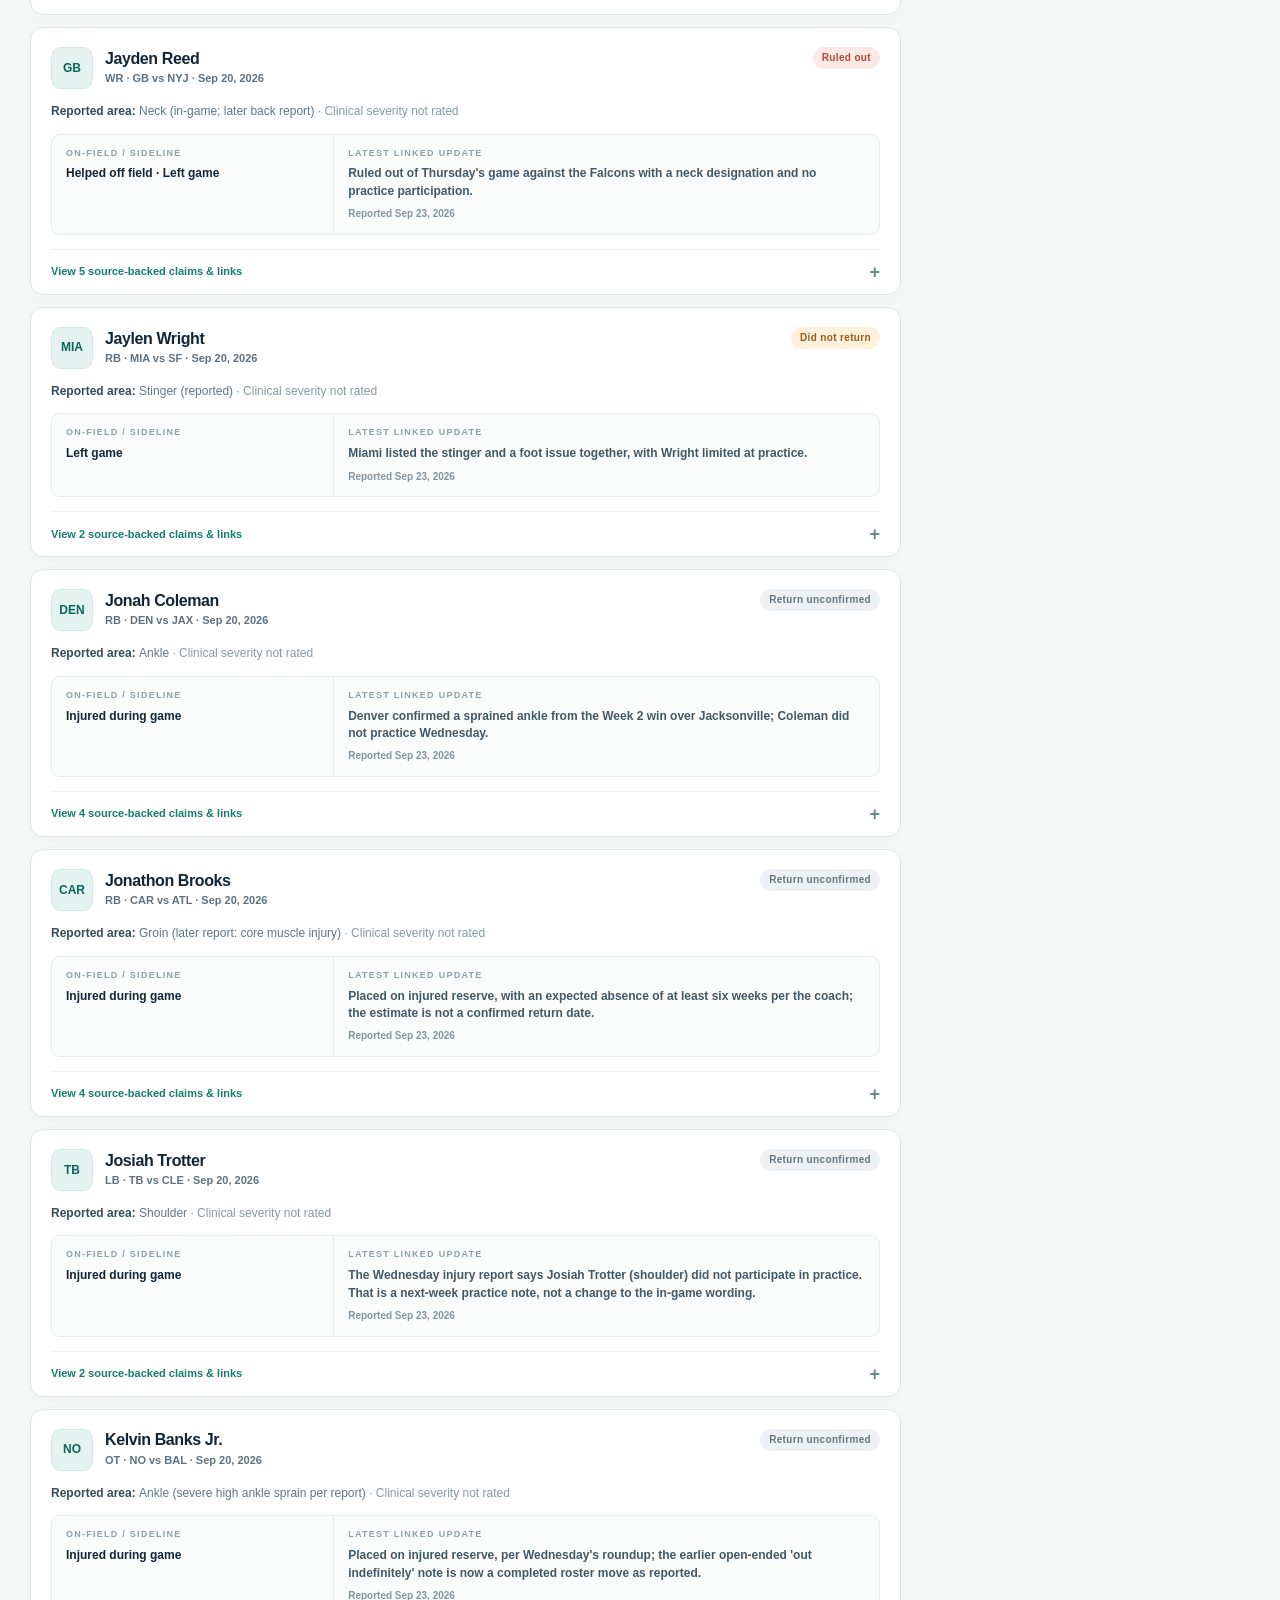
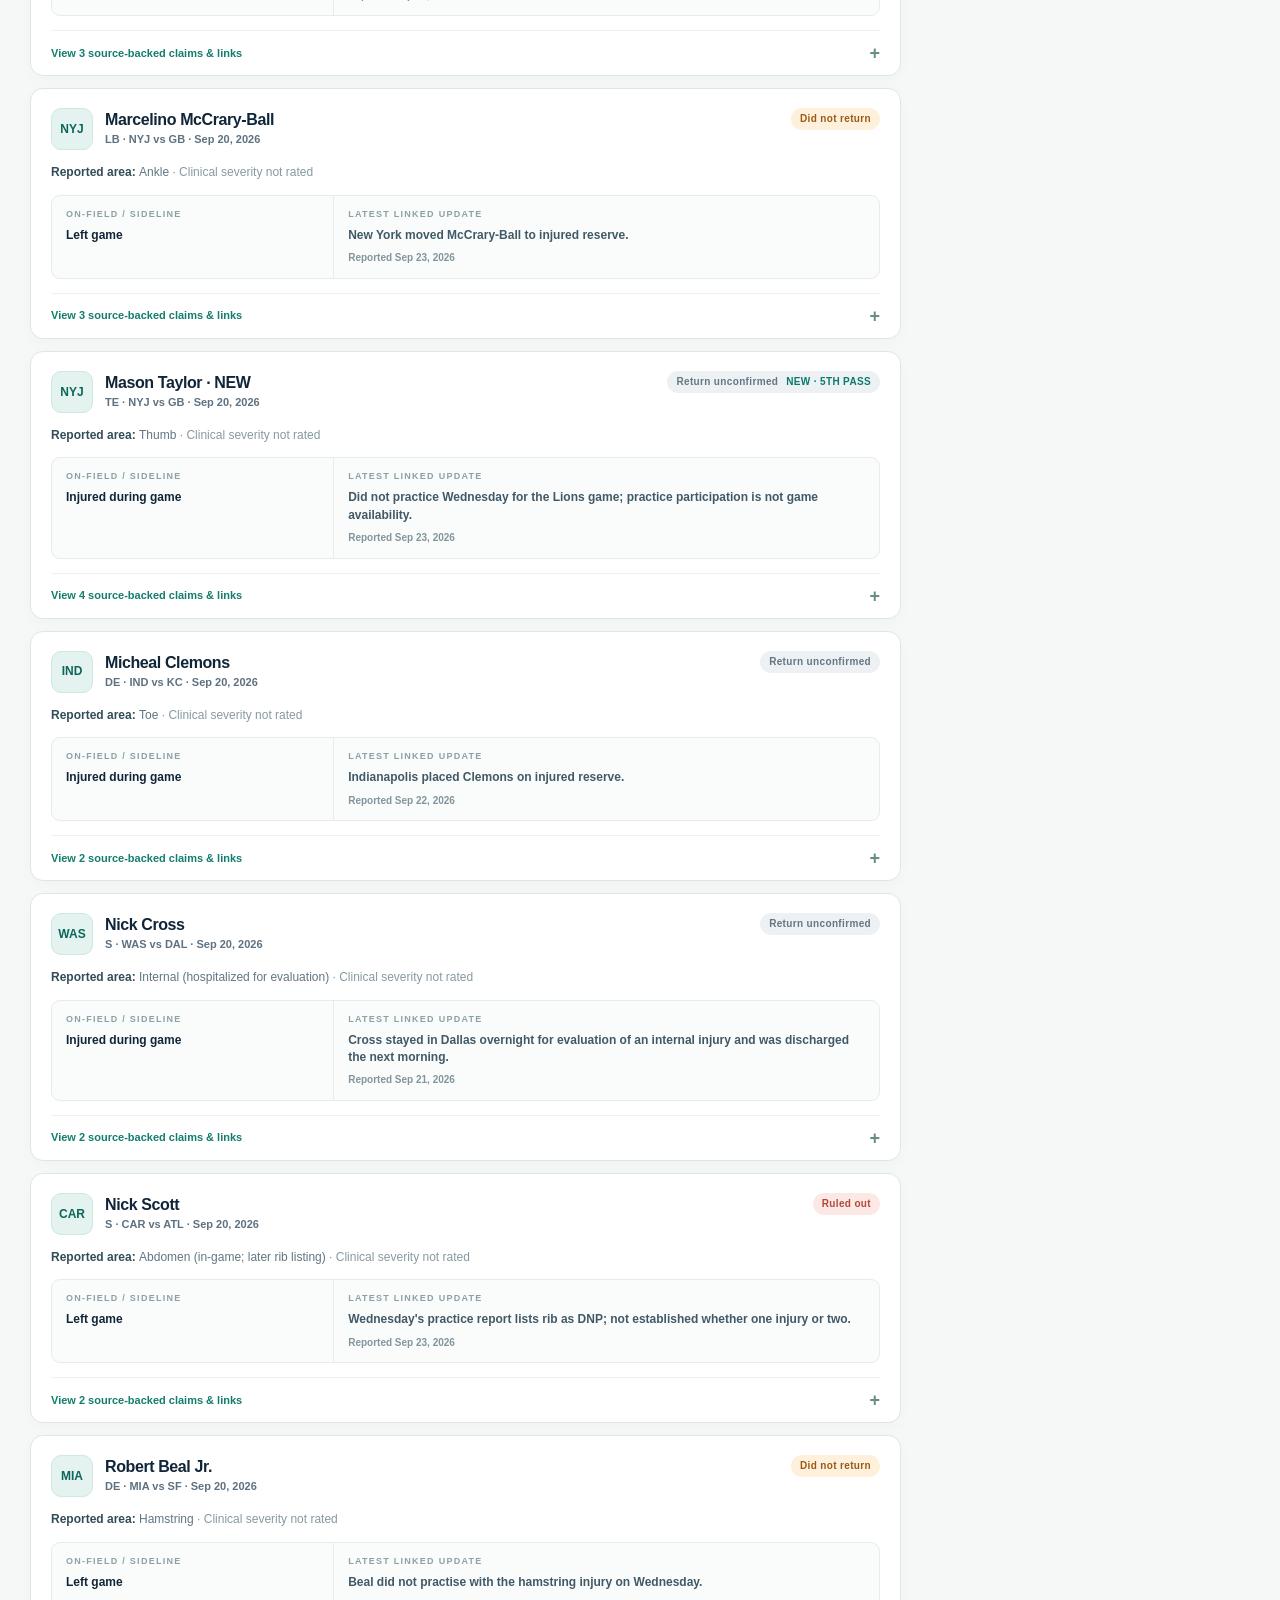
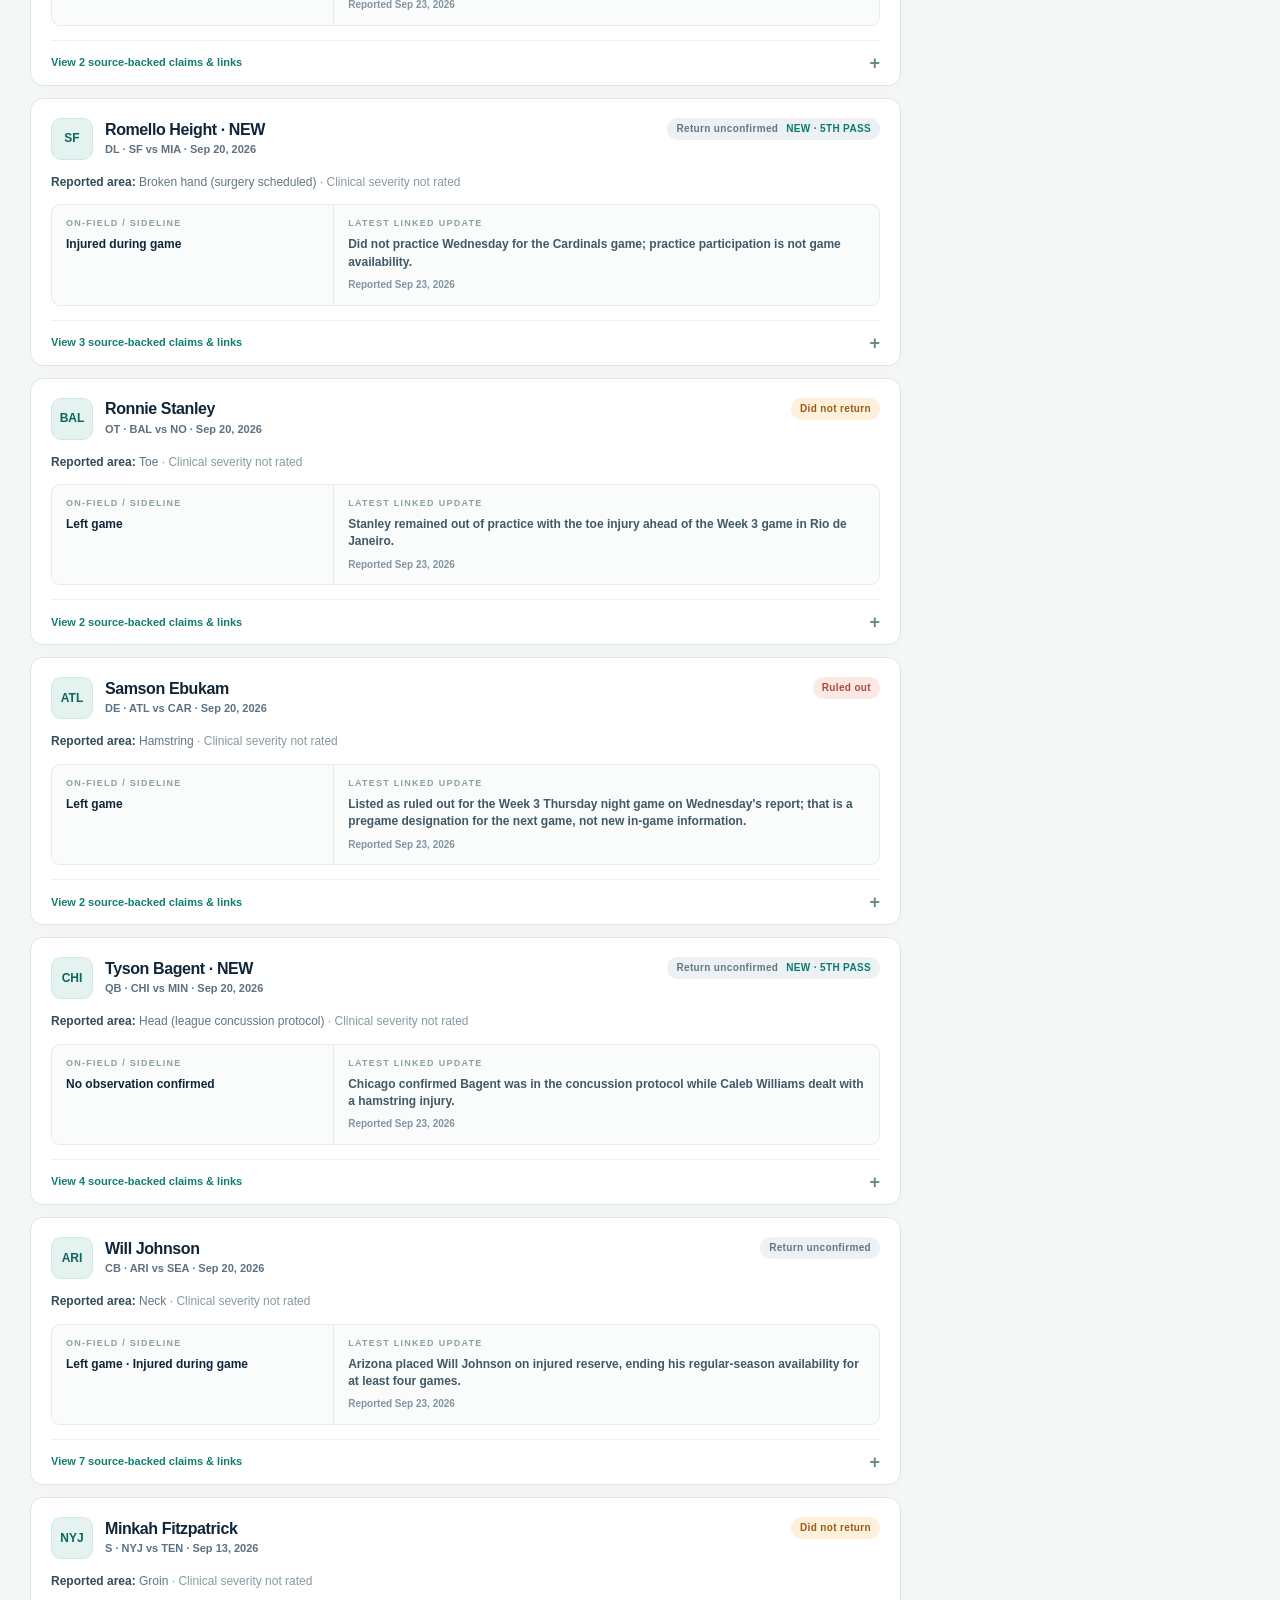
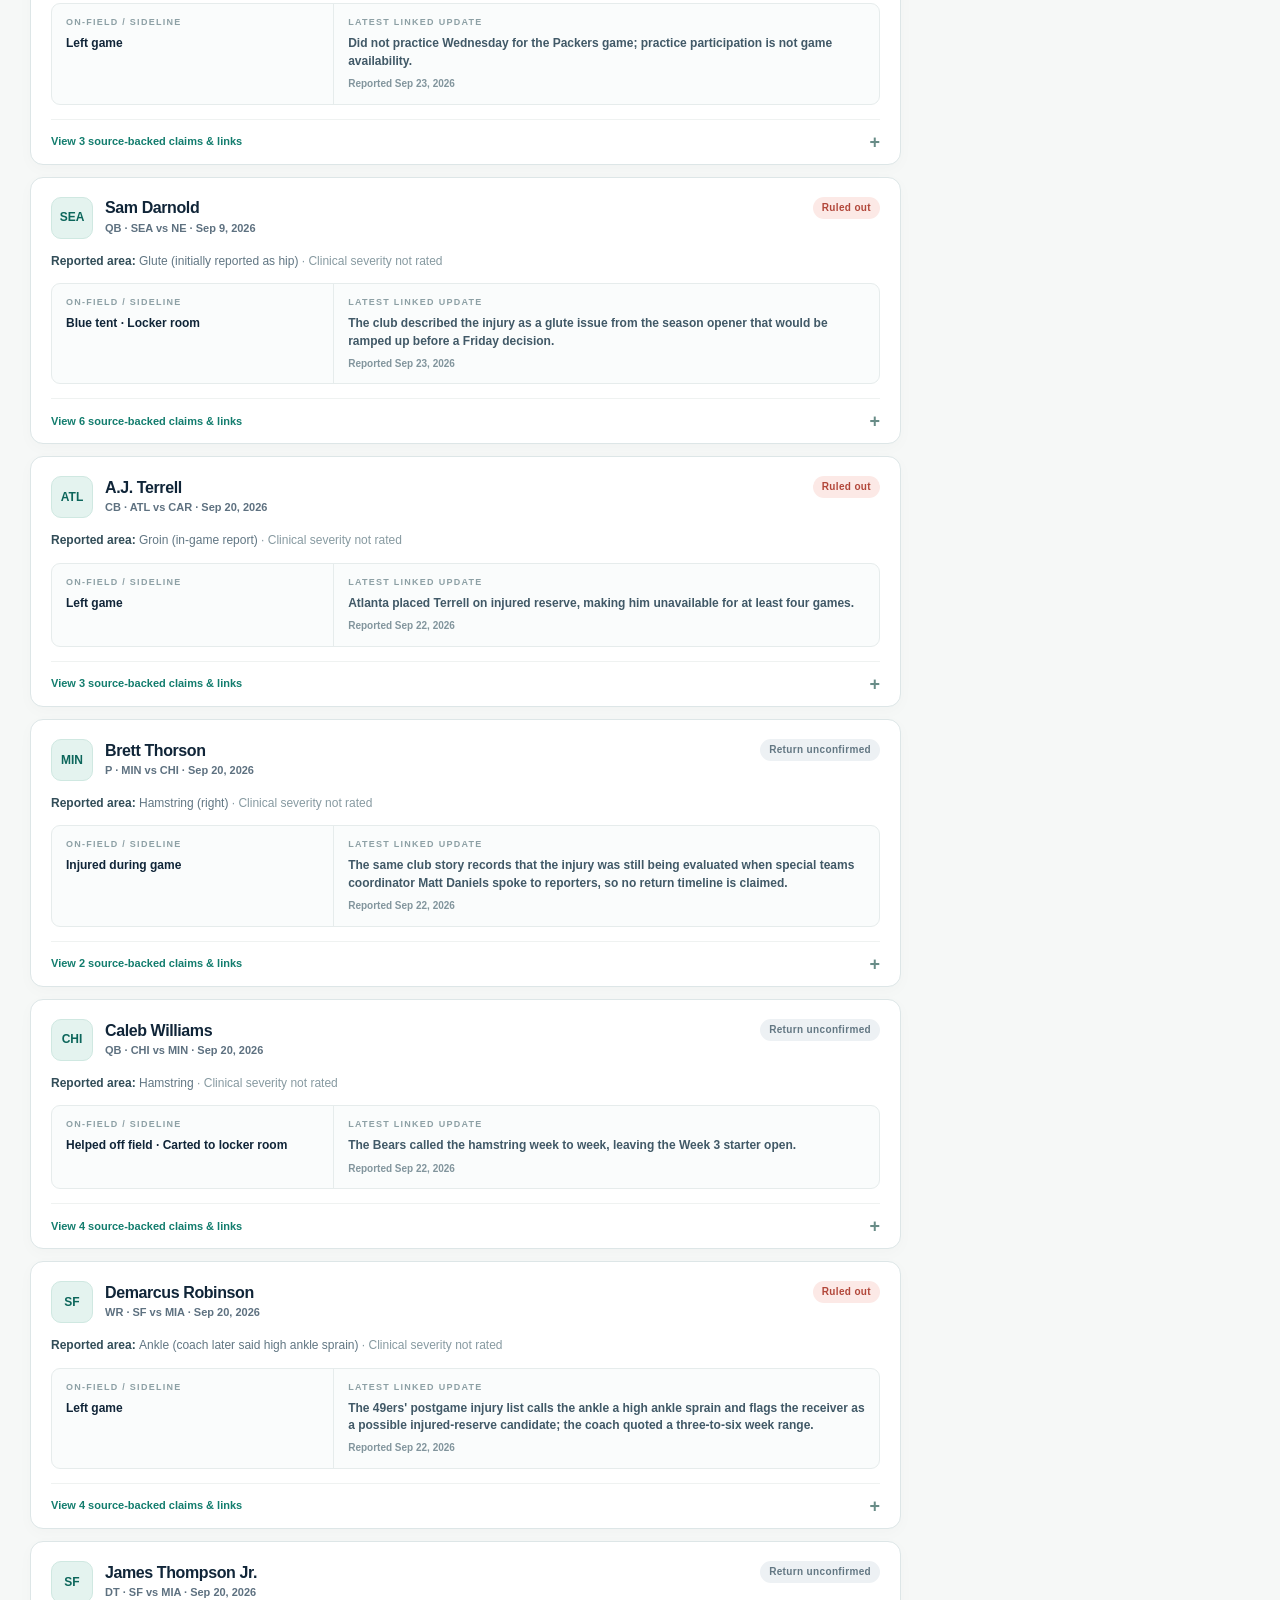
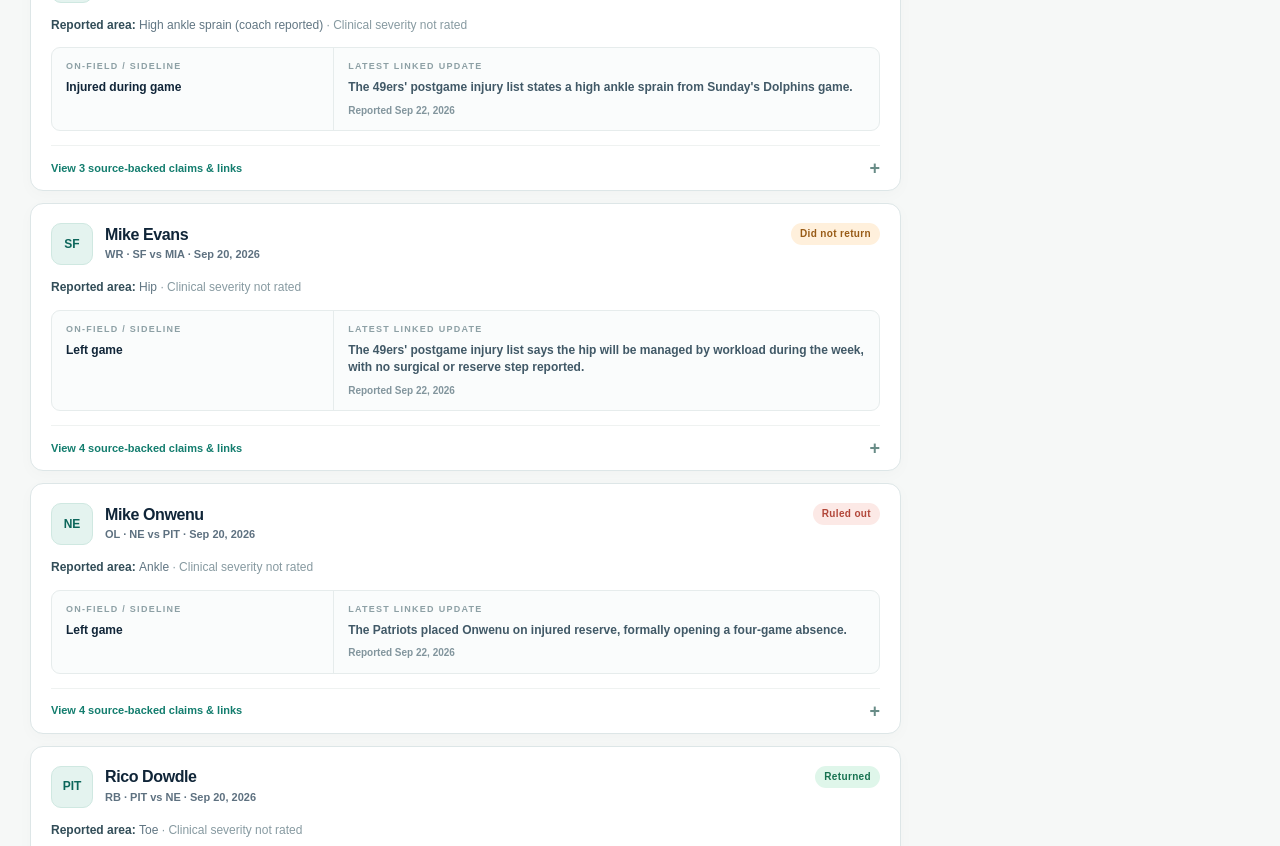
==== commit 73748a63: "Add in-game lane, source registry, and 2 new club-grounded incidents Pass 1 of the in-game injury wo" ====
--- a/index.html
+++ b/index.html
@@ -5,7 +5,7 @@
   <meta name="viewport" content="width=device-width, initial-scale=1">
   <meta name="theme-color" content="#102538">
   <meta name="description" content="Source-linked NFL in-game injury reports, a game-day scoreboard, and a transparent review queue. Game outcomes are not medical prognoses.">
-  <meta http-equiv="Content-Security-Policy" content="default-src 'self'; script-src 'self'; style-src 'self'; img-src 'self' data:; connect-src 'self'; object-src 'none'; base-uri 'self'; form-action 'self'; upgrade-insecure-requests">
+  <meta http-equiv="Content-Security-Policy" content="default-src 'self'; script-src 'self'; style-src 'self'; img-src 'self' data:; connect-src 'self' https://site.api.espn.com https://site.web.api.espn.com; object-src 'none'; base-uri 'self'; form-action 'self'; upgrade-insecure-requests">
   <title>Sideline Signal — NFL injury reporting with receipts</title>
   <link rel="icon" href="data:image/svg+xml,%3Csvg xmlns='http://www.w3.org/2000/svg' viewBox='0 0 48 48'%3E%3Crect width='48' height='48' rx='12' fill='%23102538'/%3E%3Cpath d='M6 25h9l5-10 7 18 5-8h10' fill='none' stroke='%234adbc3' stroke-width='4' stroke-linecap='round' stroke-linejoin='round'/%3E%3C/svg%3E">
   <link rel="alternate" type="application/rss+xml" title="Source-backed in-game alerts" href="./feed.xml">
@@ -21,8 +21,11 @@
         <span>SIDELINE<span class="brand-accent">SIGNAL</span><small>NFL IN-GAME REPORTING</small></span>
       </a>
       <nav class="top-nav" aria-label="Main navigation">
+        <a href="#live-watch">Live watch</a>
         <a href="#scores-section">Scores</a>
         <a href="#reports">Reports</a>
+        <a href="#sources">Sources</a>
+        <a href="#leads">Leads</a>
         <a href="#review">Review queue</a>
         <a href="#method">Method</a>
       </nav>
@@ -36,7 +39,7 @@
         <div class="hero-copy">
           <div class="eyebrow"><span class="eyebrow-line"></span> THE GAME-DAY INJURY DESK <span id="today-label" class="eyebrow-date"></span></div>
           <h1>What happened.<br><em>What we know.</em></h1>
-          <p>On-field events, return-to-game outcomes, and later updates — kept separate and linked back to the reporting. No guessed diagnoses. No false “all clear.”</p>
+          <p>In-game injuries first. On-field events, return-to-game outcomes, and later updates are kept separate, labelled by source tier, and linked back to the reporting. No guessed diagnoses. No false “all clear.”</p>
           <div class="hero-actions">
             <a class="primary-action" href="#reports">Explore verified reports <span aria-hidden="true">↗</span></a>
             <a class="ghost-action" href="#method">How verification works <span aria-hidden="true">→</span></a>
@@ -53,6 +56,14 @@
         <div class="metric"><span class="metric-icon blue" aria-hidden="true">↩</span><div><span id="count-returned" class="metric-value">—</span><span class="metric-label">Returned to that game</span></div></div>
         <div class="metric"><span class="metric-icon amber" aria-hidden="true">!</span><div><span id="count-flags" class="metric-value">—</span><span class="metric-label">Source issues flagged</span></div></div>
         <div class="metric metric-health"><span id="feed-indicator" class="metric-icon pale" aria-hidden="true">◌</span><div><span id="feed-state" class="metric-value metric-value-small">Checking…</span><span id="last-check" class="metric-label">Collector status</span></div></div>
+      </section>
+
+      <section id="live-watch" class="live-section" aria-labelledby="live-heading">
+        <div class="section-header">
+          <div><span class="section-kicker">00 / PRIORITY LANE</span><h2 id="live-heading">Live in-game watch <span class="heading-mark" aria-hidden="true">◉</span></h2><p id="live-watch-status" class="section-subtitle">Starting the live lanes…</p></div>
+          <p class="lane-note">Highest priority: a game being played right now. Partner-feed wording only, never presented as a club or league statement.</p>
+        </div>
+        <div id="live-watch-feed" class="live-watch" aria-live="polite"><p class="notice">Checking whether any game is in progress…</p></div>
       </section>
 
       <section id="scores-section" class="score-section" aria-labelledby="scores-heading">
@@ -90,7 +101,11 @@
 
       <section id="review" class="review-section" aria-labelledby="review-heading"><div class="section-header"><div><span class="section-kicker">02 / TRANSPARENCY</span><h2 id="review-heading">Review queue <span class="heading-mark amber-mark" aria-hidden="true">!</span></h2><p class="section-subtitle">Conflicting labels and identity mismatches are not quietly merged into the verified feed.</p></div></div><div id="review-list" class="review-grid"><div class="notice">Loading source flags…</div></div></section>
 
-      <section id="method" class="method-section" aria-labelledby="method-heading"><div class="method-intro"><span class="section-kicker">03 / THE STANDARD</span><h2 id="method-heading">A clear trail from<br><em>source to signal.</em></h2><p>We begin with league-published reporting, match a player and club to an actual game, and quote the precise line behind every claim. Ambiguous identity, conflicting wording, missing metadata, or a missing source means “hold,” not “guess.”</p><a href="https://www.nfl.com/injuries/" target="_blank" rel="noopener noreferrer" class="method-link">Official pregame injury report ↗</a></div><div class="method-rules"><div><span>01</span><strong>Discover</strong><p>Scheduled checks look for NFL.com in-game news; the ESPN feed supplies scores only.</p></div><div><span>02</span><strong>Cross-check</strong><p>Player link, team, game date, and explicit status language must align. Otherwise it goes to review.</p></div><div><span>03</span><strong>Publish with context</strong><p>Source links and dated excerpts remain attached. This is reporting, not medical advice or an official game-status designation.</p></div></div></section>
+      <section id="sources" class="sources-section" aria-labelledby="sources-heading"><div class="section-header"><div><span class="section-kicker">03 / PROVENANCE</span><h2 id="sources-heading">Sources, tier by tier <span class="heading-mark" aria-hidden="true">⌗</span></h2><p class="section-subtitle">Every lane the project reads, what it can actually prove, when it was last checked, and what it can never prove. Official lanes may ground a verified row; partner and unofficial lanes never can.</p></div></div><div id="sources-board" class="sources-board"><p class="notice">Loading the source registry…</p></div></section>
+
+      <section id="leads" class="leads-section" aria-labelledby="leads-heading"><div class="section-header"><div><span class="section-kicker">04 / UNOFFICIAL LEADS</span><h2 id="leads-heading">Reported elsewhere, not verified here <span class="heading-mark amber-mark" aria-hidden="true">!</span></h2><p class="section-subtitle">Items seen on unofficial outlets and social feeds, each with its outlet, capture date and the exact next check needed. Nothing on this list is a confirmed injury and none of it is in the verified list.</p></div><span id="count-leads" class="result-total" aria-live="polite"></span></div><div id="leads-list" class="leads-list"><p class="notice">Loading unofficial leads…</p></div></section>
+
+      <section id="method" class="method-section" aria-labelledby="method-heading"><div class="method-intro"><span class="section-kicker">03 / THE STANDARD</span><h2 id="method-heading">A clear trail from<br><em>source to signal.</em></h2><p>We begin with league-published reporting, match a player and club to an actual game, and quote the precise line behind every claim. Ambiguous identity, conflicting wording, missing metadata, or a missing source means “hold,” not “guess.”</p><a href="https://www.nfl.com/injuries/" target="_blank" rel="noopener noreferrer" class="method-link">Official pregame injury report ↗</a></div><div class="method-rules"><div><span>01</span><strong>In-game first</strong><p>While a game is live the page polls a partner header and news lane every 20–45 seconds and shows only wording that explicitly says a player will not return, is questionable, was carted off, or went to the tent. It is labelled UNVERIFIED and carries the provider's own timestamp.</p></div><div><span>02</span><strong>Cross-check</strong><p>For the verified list, a player link, club, game date and an explicit league-or-club status sentence must all align. Otherwise it goes to the review queue, not the feed.</p></div><div><span>03</span><strong>Publish with context and tier</strong><p>Every lane is labelled official, partner or unofficial, and the archive only keeps official grounding. A lane that cannot be reached says so instead of going quiet.</p></div></div></section>
     </div>
   </main>
   <footer class="footer"><div class="shell footer-inner"><div><strong>SIDELINE<span> SIGNAL</span></strong><p>Less noise. More context. Always check the source.</p></div><div class="footer-links"><a href="#reports">Reports</a><a href="#review">Source issues</a><a href="https://github.com/buffedlizard55-lab/InjuryAlerTNFL" target="_blank" rel="noopener noreferrer">Repository ↗</a></div><p class="footer-disclaimer">Unofficial project. Not affiliated with the NFL, its clubs, or ESPN. Source publication dates are not injury times. A feed outage is not an all-clear.</p></div></footer>
--- a/assets/styles.css
+++ b/assets/styles.css
@@ -3,7 +3,7 @@
 .topbar{height:76px;background:var(--darker);color:#fff;border-bottom:1px solid #244053}.topbar-inner{height:100%;display:flex;align-items:center;gap:28px}.brand{display:flex;align-items:center;gap:11px;color:#fff;text-decoration:none;font-size:17px;font-weight:860;letter-spacing:-.06em;white-space:nowrap;line-height:1}.brand-mark{height:38px;width:38px;display:grid;place-items:center;background:#19423f;border:1px solid #346c65;border-radius:10px;color:var(--mint)}.brand-mark svg{height:24px;width:24px}.brand-accent{color:var(--mint)}.brand small{display:block;font-size:8px;font-weight:700;letter-spacing:.19em;color:#94b4be;margin-top:5px}.top-nav{display:flex;gap:29px;margin-left:auto;align-items:center}.top-nav a{color:#acc0c9;text-decoration:none;font-size:13px;font-weight:640;white-space:nowrap}.top-nav a:hover,.top-nav a:focus-visible{color:#fff}.topbar-tag{border:1px solid #416061;border-radius:99px;padding:7px 11px;color:#cee6e0;font-size:10px;font-weight:800;letter-spacing:.13em;white-space:nowrap;display:flex;align-items:center;gap:8px}.signal-dot{width:7px;height:7px;background:var(--mint);border-radius:50%;display:inline-block;box-shadow:0 0 0 4px rgba(81,219,193,.12);flex:none}
 .hero-wrap{background:var(--dark);color:#fff;position:relative;overflow:hidden}.hero-wrap:before{content:"";position:absolute;inset:0;pointer-events:none;background-image:linear-gradient(90deg,rgba(255,255,255,.025) 1px,transparent 1px),linear-gradient(rgba(255,255,255,.025) 1px,transparent 1px);background-size:42px 42px;mask-image:linear-gradient(90deg,transparent,#000 38%,#000)}.hero{min-height:340px;display:grid;grid-template-columns:minmax(0,1.2fr) minmax(280px,.8fr);gap:40px;align-items:center;position:relative}.hero-copy{padding:47px 0 49px}.eyebrow,.section-kicker,.card-label{font-size:11px;letter-spacing:.17em;font-weight:850}.eyebrow{display:flex;align-items:center;gap:12px;color:var(--mint)}.eyebrow-line{height:2px;width:22px;background:var(--mint)}.eyebrow-date{color:#8eacb9;margin-left:8px;letter-spacing:.09em}.hero h1{font-size:clamp(42px,5vw,67px);letter-spacing:-.066em;line-height:1.05;margin:18px 0 16px;font-weight:830}.hero h1 em,.method-intro h2 em{font-style:normal;color:var(--mint)}.hero-copy>p{max-width:540px;color:#aec3cd;font-size:15px;line-height:1.7;margin:0 0 23px}.hero-actions{display:flex;gap:22px;align-items:center;flex-wrap:wrap}.primary-action{display:inline-flex;align-items:center;gap:29px;background:var(--mint);color:#0c3836;font-size:13px;font-weight:800;padding:12px 16px;border-radius:9px;text-decoration:none;transition:transform .2s,background .2s}.primary-action:hover{background:#89e7d3;transform:translateY(-2px)}.ghost-action{font-size:13px;color:#c3d7db;font-weight:670;text-decoration:none}.ghost-action:hover,.ghost-action:focus-visible{color:var(--mint)}.hero-graphic{position:relative;height:275px;display:grid;place-items:center;min-width:0}.graphic-ring{position:absolute;border:1px solid rgba(91,168,158,.17);border-radius:50%;aspect-ratio:1}.ring-one{width:180px}.ring-two{width:270px}.ring-three{width:360px}.hero-graphic:before,.hero-graphic:after{content:"";position:absolute;background:#5be2cd;width:5px;height:5px;border-radius:50%;box-shadow:0 0 0 6px rgba(81,219,193,.09)}.hero-graphic:before{top:37px;right:17%}.hero-graphic:after{bottom:55px;left:14%}.hero-graphic svg{z-index:1;width:min(100%,345px);filter:drop-shadow(0 0 8px rgba(81,219,193,.18))}.graphic-caption{position:absolute;bottom:12px;width:100%;display:flex;justify-content:space-between;border-top:1px solid #33505b;padding-top:12px;font-size:10px;letter-spacing:.18em;font-weight:800;color:#72999f}.graphic-caption span{color:#b2d6cf}.hero-bottom{height:35px;position:relative;display:flex;justify-content:space-between;align-items:flex-start;font-size:10px;font-weight:750;letter-spacing:.16em;color:#819eac}.hero-bottom>span:first-child{display:flex;align-items:center;gap:11px}.hero-bottom .signal-dot{width:5px;height:5px}.hero-bottom>span:last-child span{font-size:14px;margin-left:10px;color:var(--mint)}
 .content-shell{padding-bottom:72px}.status-strip{min-height:110px;background:#fff;position:relative;margin-top:-1px;border:1px solid var(--line);box-shadow:0 12px 32px rgba(24,52,66,.04);border-radius:0 0 15px 15px;display:grid;grid-template-columns:repeat(4,1fr);align-items:center}.metric{display:flex;align-items:center;gap:14px;padding:22px 27px;border-right:1px solid var(--line);min-width:0}.metric:last-child{border:0}.metric-icon{height:42px;width:42px;display:grid;place-items:center;border-radius:12px;font-size:21px;font-weight:750;flex:none}.metric-icon.mint{background:#dbf7ee;color:#078979}.metric-icon.blue{background:#e4eef8;color:#356e9f}.metric-icon.amber{background:#fff1df;color:#a56920}.metric-icon.pale{background:#eaf0f1;color:#4f727a}.metric-value{display:block;font-size:25px;line-height:1.1;font-weight:820;letter-spacing:-.035em;white-space:nowrap}.metric-value-small{font-size:14px;letter-spacing:0}.metric-label{display:block;font-size:11px;color:var(--muted);margin-top:6px;line-height:1.35}.score-section{padding-top:57px}.section-header{display:flex;align-items:flex-end;justify-content:space-between;gap:20px;margin-bottom:20px}.section-kicker{color:var(--mint-ink)}.section-header h2{font-size:29px;line-height:1.15;letter-spacing:-.045em;margin:6px 0 6px;font-weight:800}.heading-mark{font-size:20px;color:#8aa4a5;vertical-align:middle;margin-left:4px}.section-subtitle{margin:0;color:var(--muted);font-size:13px}.text-link{font-size:12px;font-weight:750;color:var(--mint-ink);text-decoration:none;white-space:nowrap;padding-bottom:6px}.text-link:hover{text-decoration:underline}.score-cards{display:grid;grid-auto-flow:column;grid-auto-columns:minmax(240px,1fr);gap:12px;overflow-x:auto;padding-bottom:10px;scrollbar-color:#b5c9ca transparent}.score-card{border:1px solid var(--line);background:#fff;border-radius:12px;padding:14px 15px;text-decoration:none;display:block;min-width:238px;transition:transform .2s,border-color .2s,box-shadow .2s}.score-card:hover{transform:translateY(-3px);border-color:#90c9bd;box-shadow:0 8px 20px rgba(13,55,59,.07)}.score-card-top{display:flex;justify-content:space-between;align-items:center;color:var(--soft);font-size:10px;font-weight:800;letter-spacing:.08em;text-transform:uppercase;border-bottom:1px solid #eef1f0;padding-bottom:9px;margin-bottom:9px}.score-card-top .score-live{color:#007965}.score-row{display:flex;justify-content:space-between;align-items:center;gap:8px;margin-top:8px}.team-label{display:flex;align-items:center;gap:9px;font-size:13px;font-weight:720}.team-square{height:23px;width:30px;display:grid;place-items:center;background:#e9f1ef;border-radius:5px;color:#195045;font-size:9px;font-weight:900}.score-value{font-size:14px;font-weight:790;font-variant-numeric:tabular-nums}.score-card-bottom{color:var(--soft);font-size:10px;margin-top:10px}.notice{background:#fff;border:1px dashed #bdcece;border-radius:12px;padding:20px;color:var(--muted);font-size:13px}.score-cards>.notice{min-width:100%}.source-caption{font-size:11px;color:#738892;margin:9px 0 0}.source-caption a{color:#356e69;text-underline-offset:2px}
-.main-grid{display:grid;grid-template-columns:minmax(0,1fr) 320px;gap:29px;align-items:start;margin-top:69px}.report-heading{margin-bottom:19px}.result-total{font-size:11px;font-weight:800;letter-spacing:.09em;color:var(--muted);border:1px solid var(--line);border-radius:99px;padding:6px 12px;white-space:nowrap}.filter-panel{display:flex;gap:10px;margin-bottom:13px}.search-field{background:#fff;border:1px solid var(--line);border-radius:9px;display:flex;align-items:center;gap:11px;padding:0 13px;flex:1;min-width:0}.search-field svg{width:17px;height:17px;fill:none;stroke:#8399a0;stroke-width:2;flex:none}.search-field input{border:0;background:transparent;width:100%;height:43px;outline:none;color:var(--ink);min-width:0;font-size:13px}.search-field:focus-within{border-color:#278f83;outline:2px solid #b2dfd6}.search-field input::placeholder{color:#87989d}.team-field select{height:45px;min-width:122px;background:#fff;border:1px solid var(--line);border-radius:9px;padding:0 33px 0 12px;color:var(--ink);font-size:12px;font-weight:700}.filter-tabs{display:flex;gap:7px;flex-wrap:wrap;padding-bottom:18px}.filter-tabs button{border:1px solid transparent;background:transparent;color:#607783;padding:7px 10px;font-size:12px;font-weight:760;border-radius:7px}.filter-tabs button:hover{background:#e9f1ef}.filter-tabs button.active{background:#d9f4ed;color:#006f61;border-color:#a6decf}.report-list{display:grid;gap:12px}.report-card{background:#fff;border:1px solid var(--line);border-radius:13px;padding:19px 20px 0;box-shadow:0 4px 16px rgba(20,45,56,.025)}.report-card-top{display:flex;justify-content:space-between;gap:14px;align-items:flex-start}.player-line{display:flex;gap:12px;align-items:center;min-width:0}.player-initial{width:42px;height:42px;flex:none;display:grid;place-items:center;background:#e4f3ef;border:1px solid #cfe8e1;color:#0c665b;border-radius:10px;font-size:12px;font-weight:850}.player-title{font-size:16px;margin:0 0 2px;line-height:1.2;font-weight:830;letter-spacing:-.025em}.player-meta{font-size:11px;color:var(--muted);font-weight:670}.status-pill{border-radius:99px;padding:5px 9px;font-size:10px;line-height:1.2;font-weight:850;letter-spacing:.035em;white-space:nowrap}.status-pill.out{background:#fce9e6;color:#b2473a}.status-pill.did_not_return{background:#fff0dc;color:#985b17}.status-pill.returned{background:#dff6ea;color:#177250}.status-pill.unconfirmed{background:#edf1f4;color:#637783}.report-detail{font-size:12px;color:#617683;margin:13px 0 13px}.report-detail strong{color:#324d58;font-weight:750}.report-grid{display:grid;grid-template-columns:minmax(130px,.68fr) minmax(0,1.32fr);gap:0;border:1px solid #e6ecec;background:#fafcfc;border-radius:9px;overflow:hidden}.report-cell{padding:12px 14px}.report-cell+.report-cell{border-left:1px solid #e6ecec}.cell-label{display:block;color:#8da0a5;font-size:9px;font-weight:850;letter-spacing:.14em;margin-bottom:5px}.cell-value{display:block;font-size:12px;font-weight:720;line-height:1.45}.cell-value.subtle{font-weight:560;color:#415967}.as-of{display:block;color:#82959d;font-size:10px;font-weight:680;margin-top:6px}.source-details{border-top:1px solid #eff2f1;margin-top:14px}.source-details summary{list-style:none;cursor:pointer;padding:13px 0;color:#137d6e;font-size:11px;font-weight:800;display:flex;justify-content:space-between;align-items:center}.source-details summary::-webkit-details-marker{display:none}.source-details summary:after{content:"+";color:#688c87;font-size:18px;line-height:1}.source-details[open] summary:after{content:"−"}.evidence-list{list-style:none;padding:0 0 13px;margin:0;display:grid;gap:10px}.evidence-list li{background:#f5f9f8;border-left:2px solid #83c9bb;border-radius:0 6px 6px 0;padding:10px 12px}.evidence-head{font-size:10px;text-transform:uppercase;letter-spacing:.1em;font-weight:850;color:#517d77}.evidence-list p{font-size:12px;margin:4px 0;color:#39515a}.evidence-list blockquote{font-size:11px;margin:5px 0;color:#647b81;font-style:italic}.evidence-list a{font-size:11px;font-weight:800;color:#007a69;text-decoration:none}.evidence-list a:hover{text-decoration:underline}.auto-mark{color:#087b6c;font-size:10px;font-weight:800;margin-left:8px}.report-tag{font-size:10px;color:#899ba0;margin:5px 0 0}
+.main-grid{display:grid;grid-template-columns:minmax(0,1fr) 320px;gap:29px;align-items:start;margin-top:69px}.report-heading{margin-bottom:19px}.result-total{font-size:11px;font-weight:800;letter-spacing:.09em;color:var(--muted);border:1px solid var(--line);border-radius:99px;padding:6px 12px;white-space:nowrap}.filter-panel{display:flex;gap:10px;margin-bottom:13px}.search-field{background:#fff;border:1px solid var(--line);border-radius:9px;display:flex;align-items:center;gap:11px;padding:0 13px;flex:1;min-width:0}.search-field svg{width:17px;height:17px;fill:none;stroke:#8399a0;stroke-width:2;flex:none}.search-field input{border:0;background:transparent;width:100%;height:43px;outline:none;color:var(--ink);min-width:0;font-size:13px}.search-field:focus-within{border-color:#278f83;outline:2px solid #b2dfd6}.search-field input::placeholder{color:#87989d}.team-field select{height:45px;min-width:122px;background:#fff;border:1px solid var(--line);border-radius:9px;padding:0 33px 0 12px;color:var(--ink);font-size:12px;font-weight:700}.filter-tabs{display:flex;gap:7px;flex-wrap:wrap;padding-bottom:18px}.filter-tabs button{border:1px solid transparent;background:transparent;color:#607783;padding:7px 10px;font-size:12px;font-weight:760;border-radius:7px}.filter-tabs button:hover{background:#e9f1ef}.filter-tabs button.active{background:#d9f4ed;color:#006f61;border-color:#a6decf}.report-list{display:grid;gap:12px}.report-card{background:#fff;border:1px solid var(--line);border-radius:13px;padding:19px 20px 0;box-shadow:0 4px 16px rgba(20,45,56,.025)}.report-card-top{display:flex;justify-content:space-between;gap:14px;align-items:flex-start}.player-line{display:flex;gap:12px;align-items:center;min-width:0}.player-initial{width:42px;height:42px;flex:none;display:grid;place-items:center;background:#e4f3ef;border:1px solid #cfe8e1;color:#0c665b;border-radius:10px;font-size:12px;font-weight:850}.player-title{font-size:16px;margin:0 0 2px;line-height:1.2;font-weight:830;letter-spacing:-.025em}.player-meta{font-size:11px;color:var(--muted);font-weight:670}.status-pill{border-radius:99px;padding:5px 9px;font-size:10px;line-height:1.2;font-weight:850;letter-spacing:.035em;white-space:nowrap}.status-pill.out{background:#fce9e6;color:#b2473a}.status-pill.did_not_return{background:#fff0dc;color:#985b17}.status-pill.returned{background:#dff6ea;color:#177250}.status-pill.unconfirmed{background:#edf1f4;color:#637783}.report-detail{font-size:12px;color:#617683;margin:13px 0 13px}.report-detail strong{color:#324d58;font-weight:750}.severity-note{color:#879aa1}.report-grid{display:grid;grid-template-columns:minmax(130px,.68fr) minmax(0,1.32fr);gap:0;border:1px solid #e6ecec;background:#fafcfc;border-radius:9px;overflow:hidden}.report-cell{padding:12px 14px}.report-cell+.report-cell{border-left:1px solid #e6ecec}.cell-label{display:block;color:#8da0a5;font-size:9px;font-weight:850;letter-spacing:.14em;margin-bottom:5px}.cell-value{display:block;font-size:12px;font-weight:720;line-height:1.45}.cell-value.subtle{font-weight:560;color:#415967}.as-of{display:block;color:#82959d;font-size:10px;font-weight:680;margin-top:6px}.source-details{border-top:1px solid #eff2f1;margin-top:14px}.source-details summary{list-style:none;cursor:pointer;padding:13px 0;color:#137d6e;font-size:11px;font-weight:800;display:flex;justify-content:space-between;align-items:center}.source-details summary::-webkit-details-marker{display:none}.source-details summary:after{content:"+";color:#688c87;font-size:18px;line-height:1}.source-details[open] summary:after{content:"−"}.evidence-list{list-style:none;padding:0 0 13px;margin:0;display:grid;gap:10px}.evidence-list li{background:#f5f9f8;border-left:2px solid #83c9bb;border-radius:0 6px 6px 0;padding:10px 12px}.evidence-head{font-size:10px;text-transform:uppercase;letter-spacing:.1em;font-weight:850;color:#517d77}.evidence-list p{font-size:12px;margin:4px 0;color:#39515a}.evidence-list blockquote{font-size:11px;margin:5px 0;color:#647b81;font-style:italic}.evidence-list a{font-size:11px;font-weight:800;color:#007a69;text-decoration:none}.evidence-list a:hover{text-decoration:underline}.auto-mark{color:#087b6c;font-size:10px;font-weight:800;margin-left:8px}.report-tag{font-size:10px;color:#899ba0;margin:5px 0 0}
 .sidebar{display:grid;gap:15px;padding-top:5px}.sidebar-card{border-radius:13px;padding:22px;background:#fff;border:1px solid var(--line)}.alert-card{background:#e5f6ef;border-color:#c4eadb;position:relative;overflow:hidden}.alert-card:before{content:"";position:absolute;width:150px;height:150px;border:1px solid #c8e7db;border-radius:50%;right:-72px;top:-75px}.alert-card .card-label{color:#147a65;display:flex;align-items:center;gap:12px}.alert-card h2{font-size:27px;line-height:1.16;letter-spacing:-.04em;margin:18px 0 11px}.alert-card h2 span{color:#138373}.alert-card p{font-size:12px;color:#42645c;line-height:1.65;margin:0 0 17px}.notify-button{width:100%;padding:11px 13px;background:#103b38;color:#fff;border:0;border-radius:7px;font-size:12px;font-weight:780;display:flex;align-items:center;justify-content:space-between}.notify-button:hover{background:#176356}.alert-card .microcopy{font-size:10px;margin:13px 0 0;color:#668478}.microcopy a{font-weight:750;color:#286f63}.reading-card{padding-top:20px}.reading-card .card-label{color:#748c92;margin-bottom:21px}.reading-row{display:flex;gap:14px;padding:0 0 15px;margin:0 0 15px;border-bottom:1px solid #edf1f1}.reading-row:last-child{border:0;margin:0;padding:0}.reading-number{font-size:12px;color:#3ea590;font-weight:830}.reading-row strong{font-size:12px;display:block}.reading-row p{font-size:11px;color:var(--muted);margin:3px 0 0;line-height:1.55}.caution-card{display:flex;gap:12px;background:#fffbf4;border-color:#eedfbe;padding:17px}.caution-icon{width:20px;height:20px;border-radius:50%;background:#f7e5c0;color:#925e15;flex:none;text-align:center;font-size:13px;font-style:italic;font-weight:850}.caution-card strong{font-size:12px}.caution-card p{margin:4px 0 0;color:#846f52;font-size:11px;line-height:1.55}
 .review-section{border-top:1px solid var(--line);margin-top:70px;padding-top:51px}.amber-mark{color:var(--amber)}.review-grid{display:grid;grid-template-columns:repeat(3,minmax(0,1fr));gap:12px}.review-card{background:#fff;border:1px solid var(--line);border-radius:11px;padding:17px 18px;min-width:0}.review-card-top{display:flex;justify-content:space-between;gap:8px;align-items:center}.review-label{font-size:10px;letter-spacing:.13em;color:#9c6c29;font-weight:850}.review-count{font-size:10px;color:#8d9ca2}.review-card h3{font-size:14px;margin:11px 0 6px;letter-spacing:-.02em}.review-card p{font-size:11px;color:var(--muted);line-height:1.65;margin:0 0 11px}.review-links{display:flex;flex-wrap:wrap;gap:9px}.review-links a{font-size:10px;font-weight:800;text-decoration:none;color:#126f64}.review-links a:hover{text-decoration:underline}.method-section{background:#102d3b;border-radius:15px;padding:35px 36px;color:#fff;margin-top:70px;display:grid;grid-template-columns:minmax(260px,.88fr) minmax(0,1.12fr);gap:55px}.method-section .section-kicker{color:#63d9c4}.method-intro h2{font-size:35px;line-height:1.1;letter-spacing:-.045em;margin:15px 0}.method-intro>p{font-size:12px;color:#b7cbd0;line-height:1.75;max-width:400px}.method-link{font-size:12px;color:#6cddc5;font-weight:750;text-decoration:none}.method-link:hover{text-decoration:underline}.method-rules{display:grid;gap:0}.method-rules>div{border-bottom:1px solid #375261;padding:9px 0 13px;display:grid;grid-template-columns:35px 1fr;column-gap:6px}.method-rules>div:last-child{border:0}.method-rules span{color:#5cd7bd;font-weight:850;font-size:12px;grid-row:span 2}.method-rules strong{font-size:13px}.method-rules p{font-size:11px;color:#b0c2c9;line-height:1.55;margin:3px 0 0}
 .footer{background:#091b29;color:#fff}.footer-inner{padding:31px 0;display:grid;grid-template-columns:1fr 1fr;gap:8px 24px}.footer-inner strong{font-size:16px;letter-spacing:-.045em}.footer-inner strong span{color:var(--mint)}.footer-inner p{font-size:11px;color:#91a7b2;margin:5px 0}.footer-links{display:flex;gap:19px;align-items:flex-start;justify-content:flex-end}.footer-links a{font-size:11px;color:#bfd2d8;text-decoration:none}.footer-links a:hover{color:var(--mint)}.footer-inner .footer-disclaimer{grid-column:1/-1;border-top:1px solid #263f4b;padding-top:14px;margin:7px 0 0}
@@ -11,3 +11,73 @@
 @media(max-width:780px){.shell{width:min(100% - 34px,620px)}.topbar{height:auto}.topbar-inner{min-height:70px;flex-wrap:wrap;gap:0;justify-content:space-between;padding:12px 0 0}.top-nav{order:2;overflow:auto;width:100%;margin:8px 0 0;padding:8px 0 12px;gap:22px}.top-nav a{font-size:11px}.hero{display:block;min-height:0}.hero-copy{padding:43px 0 40px}.hero-graphic{display:none}.hero h1{font-size:clamp(39px,8vw,61px)}.hero-bottom{height:32px}.score-section{padding-top:46px}.main-grid{display:block;margin-top:54px}.sidebar{grid-template-columns:repeat(2,1fr);margin-top:30px}.sidebar .caution-card{grid-column:1/-1}.review-section,.method-section{margin-top:55px}.method-section{grid-template-columns:1fr;gap:16px}.method-intro h2{font-size:32px}}
 @media(max-width:530px){.shell{width:calc(100% - 28px)}.brand{font-size:15px}.brand-mark{width:34px;height:34px}.top-nav{gap:17px}.top-nav a{font-size:10px}.hero-copy{padding:37px 0}.hero h1{font-size:42px}.eyebrow{font-size:9px;gap:7px}.eyebrow-date{margin-left:0}.hero-actions{gap:14px}.primary-action{gap:8px}.status-strip{grid-template-columns:repeat(2,minmax(0,1fr))}.metric{gap:8px;padding:17px 11px}.metric-icon{width:34px;height:34px;font-size:17px}.metric-value{font-size:21px}.metric-value-small{font-size:11px;white-space:normal}.metric-label{font-size:10px}.section-header{align-items:flex-start}.section-header h2{font-size:25px}.score-section .section-header{flex-wrap:wrap}.score-section .text-link{padding:0}.filter-panel{flex-wrap:wrap}.search-field{flex-basis:100%}.team-field,.team-field select{width:100%}.report-card{padding:15px 14px 0}.report-grid{grid-template-columns:1fr}.report-cell+.report-cell{border-top:1px solid #e6ecec;border-left:0}.player-initial{width:34px;height:34px}.player-title{font-size:14px}.status-pill{font-size:9px;padding:5px}.sidebar{grid-template-columns:1fr}.sidebar .caution-card{grid-column:auto}.review-grid{grid-template-columns:1fr}.method-section{padding:25px 21px}.footer-inner{grid-template-columns:1fr}.footer-links{justify-content:flex-start;flex-wrap:wrap}.hero-bottom>span:last-child{display:none}}
 @media(prefers-reduced-motion:reduce){html{scroll-behavior:auto}*,*:before,*:after{transition:none!important;animation:none!important}}
+
+/* ---------------------------------------------------------------------------
+   Live in-game watch: the first thing on the page when a game is being played.
+   Tier is always visible; partner and unofficial items are never styled to look
+   like a verified league or club statement.
+   --------------------------------------------------------------------------- */
+.live-section{padding-top:57px;border-top:1px solid var(--line);margin-top:44px}
+.live-section .section-header h2{display:flex;align-items:center;gap:6px}
+.lane-note{max-width:320px;font-size:11px;color:var(--muted);margin:0;text-align:right;line-height:1.6}
+.live-watch{display:grid;gap:11px}
+.live-games{display:grid;gap:9px}
+.live-game{display:flex;flex-wrap:wrap;align-items:center;gap:12px;background:#0f2a37;color:#e8f6f3;border-radius:11px;padding:12px 15px;font-size:13px;font-weight:740}
+.live-dot{width:8px;height:8px;border-radius:50%;background:#ff6b57;box-shadow:0 0 0 4px rgba(255,107,87,.18);flex:none}
+.live-clock{color:#9fc4c9;font-size:11px;font-weight:700;letter-spacing:.06em}
+.live-game .social-links{margin-left:auto;display:flex;gap:8px;flex-wrap:wrap}
+.live-heading{font-size:14px;margin:6px 0 0;letter-spacing:-.01em}
+.live-signal{background:#fff;border:1px solid var(--line);border-left:4px solid #b57319;border-radius:12px;padding:14px 16px}
+.live-signal.signal-out{border-left-color:#b2473a}
+.live-signal.signal-returned{border-left-color:#177250}
+.live-signal.signal-questionable{border-left-color:#b57319}
+.live-signal-top{display:flex;justify-content:space-between;gap:10px;align-items:center;flex-wrap:wrap}
+.live-badge{font-size:9px;font-weight:900;letter-spacing:.14em;color:#8a5a12;background:#fff3df;border-radius:99px;padding:4px 9px}
+.live-time{font-size:10px;color:var(--soft);font-weight:700}
+.live-signal h4{margin:9px 0 5px;font-size:14px;letter-spacing:-.02em}
+.live-text{margin:0;font-size:12px;color:#41586a}
+.live-meta{display:flex;flex-wrap:wrap;gap:9px;align-items:center;margin-top:11px}
+.signal-chip{font-size:10px;font-weight:850;color:#31596a;background:#eef4f5;border-radius:6px;padding:4px 8px}
+.latency-chip{font-size:10px;font-weight:800;color:#007965}
+.tier-link{font-size:11px;font-weight:800;text-decoration:none;border-radius:6px;padding:4px 8px}
+.tier-link:hover,.tier-link:focus-visible{text-decoration:underline}
+.tier-official{color:#0b6b5d;background:#e2f6f0}
+.tier-partner{color:#2c5f92;background:#e7f0fa}
+.tier-unofficial{color:#8a5a12;background:#fff3df}
+.social-links a{font-size:10px;font-weight:800;text-decoration:none;color:#bfe6de;border:1px solid #34605f;border-radius:6px;padding:4px 8px}
+.social-links a:hover{background:#184049}
+
+/* Sources board: every lane with its tier, what it can prove, and its probe record. */
+.sources-section{border-top:1px solid var(--line);margin-top:70px;padding-top:51px}
+.sources-board{display:grid;gap:12px}
+.sources-heading{font-size:14px;margin:12px 0 2px;letter-spacing:.06em;text-transform:uppercase;color:var(--muted)}
+.tier-heading-official{color:#0b6b5d}
+.tier-heading-unofficial{color:#8a5a12}
+.source-rows{display:grid;grid-template-columns:repeat(auto-fill,minmax(310px,1fr));gap:11px}
+.source-card{background:#fff;border:1px solid var(--line);border-radius:12px;padding:15px 16px;min-width:0}
+.source-card.source-unofficial{background:#fffdf8}
+.source-top{display:flex;justify-content:space-between;gap:8px;align-items:center;flex-wrap:wrap;margin-bottom:7px}
+.source-tier{font-size:9px;font-weight:900;letter-spacing:.12em;color:#31596a}
+.source-unofficial .source-tier{color:#8a5a12}
+.source-status{font-size:9px;font-weight:800;letter-spacing:.08em;color:var(--soft);text-transform:uppercase}
+.source-status.status-blocked{color:#b2473a}
+.source-status.status-link-out-only{color:#8a5a12}
+.source-card h4{margin:3px 0 4px;font-size:14px;letter-spacing:-.02em}
+.source-org{margin:0 0 8px;font-size:10px;color:var(--soft);font-weight:700;text-transform:uppercase;letter-spacing:.06em}
+.source-card p{margin:0 0 8px;font-size:12px;color:#41586a;line-height:1.55}
+.source-facts{margin:0;display:grid;grid-template-columns:auto 1fr;gap:2px 10px;font-size:11px;color:#4d6470}
+.source-facts dt{font-weight:850;color:#7b909a;text-transform:uppercase;font-size:9px;letter-spacing:.08em;padding-top:2px}
+.source-facts dd{margin:0 0 6px}
+.source-links{display:flex;gap:7px;flex-wrap:wrap;margin-top:4px}
+
+/* Unofficial leads: clearly not part of the verified list. */
+.leads-section{border-top:1px solid var(--line);margin-top:70px;padding-top:51px}
+.leads-list{display:grid;grid-template-columns:repeat(auto-fill,minmax(310px,1fr));gap:12px}
+.lead-card{background:#fffdf8;border:1px solid #eedfbe;border-radius:12px;padding:16px 17px;min-width:0}
+.lead-top{display:flex;justify-content:space-between;gap:8px;align-items:center;flex-wrap:wrap;margin-bottom:6px}
+.lead-tier{font-size:9px;font-weight:900;letter-spacing:.12em;color:#8a5a12}
+.lead-team{font-size:10px;font-weight:800;color:var(--soft);letter-spacing:.06em;text-transform:uppercase}
+.lead-card h3{margin:4px 0 7px;font-size:14px;letter-spacing:-.02em}
+.lead-text{margin:0 0 10px;font-size:12px;color:#4a4235;font-style:italic}
+.lead-meta{display:flex;justify-content:space-between;gap:10px;align-items:center;flex-wrap:wrap;font-size:10px;color:var(--soft);font-weight:700}
+@media(max-width:780px){.lane-note{text-align:left;max-width:none}.live-game{font-size:12px}.live-game .social-links{margin-left:0;width:100%}}
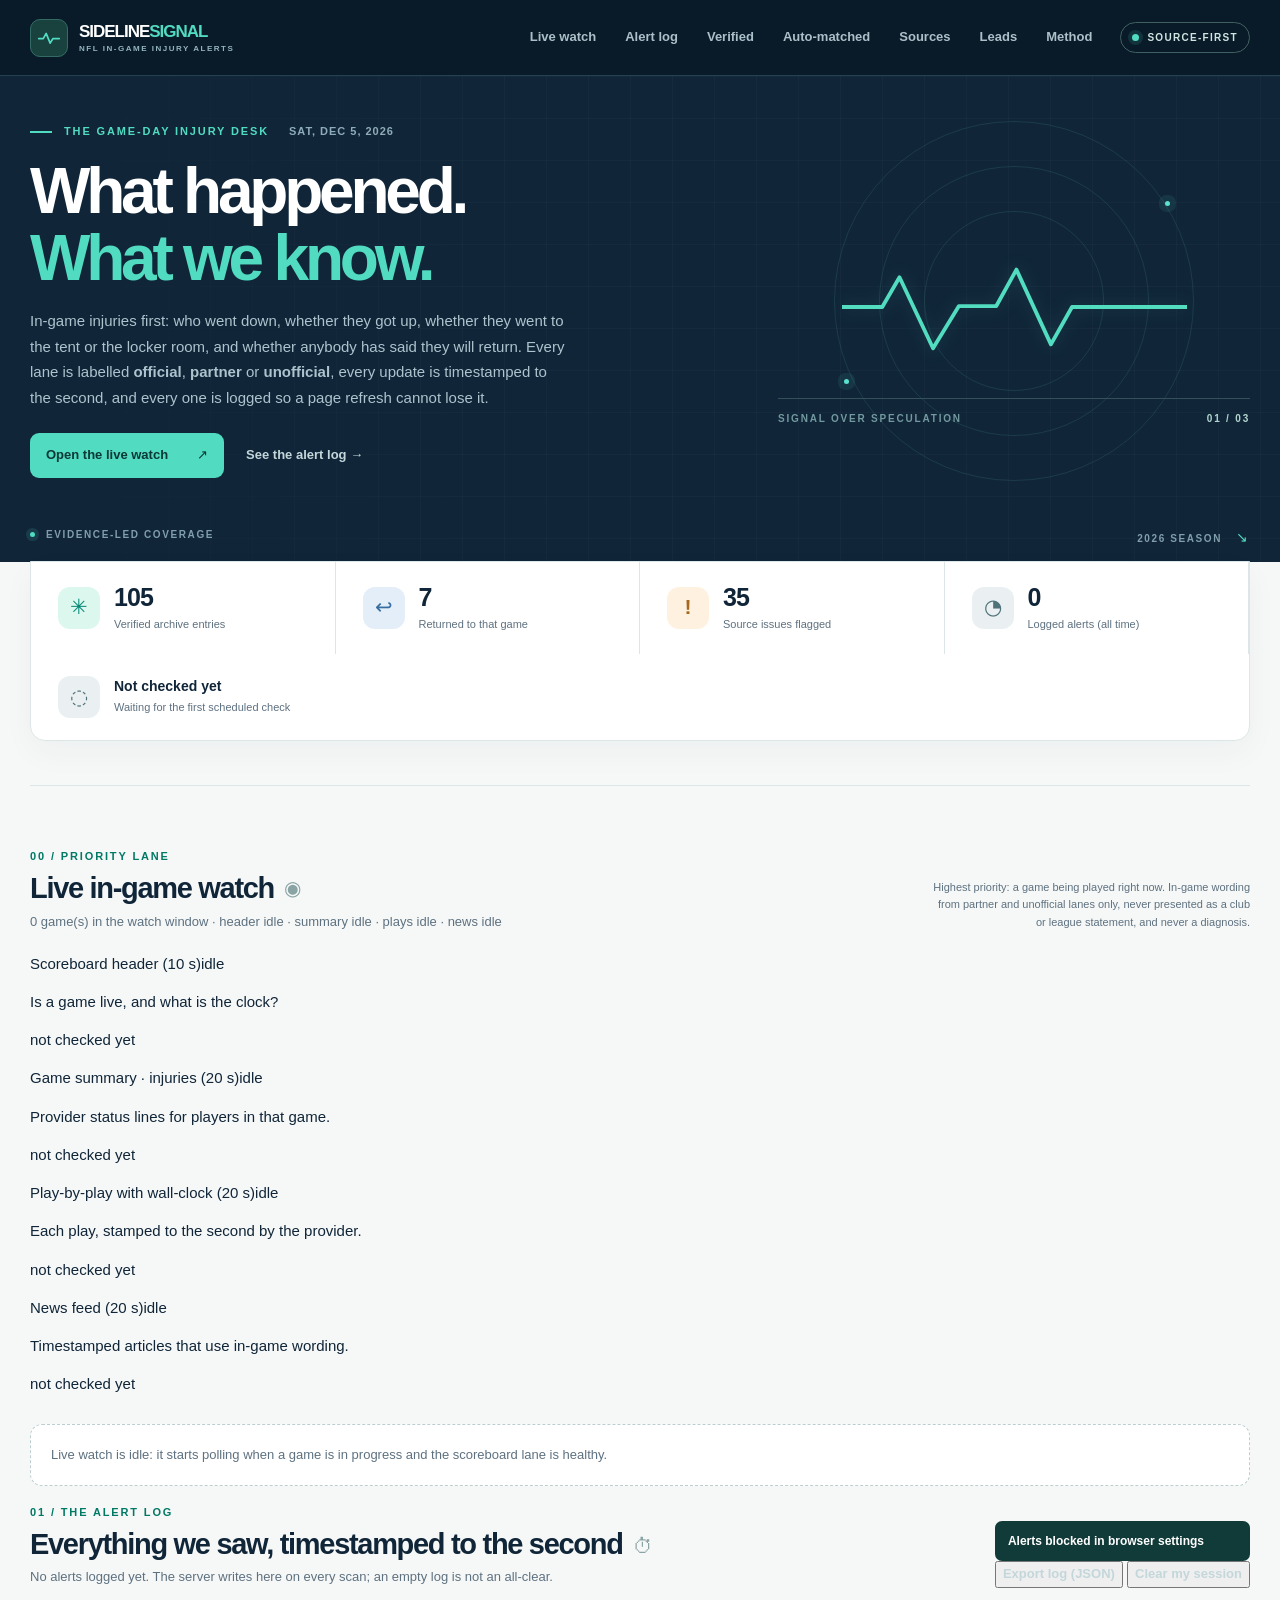
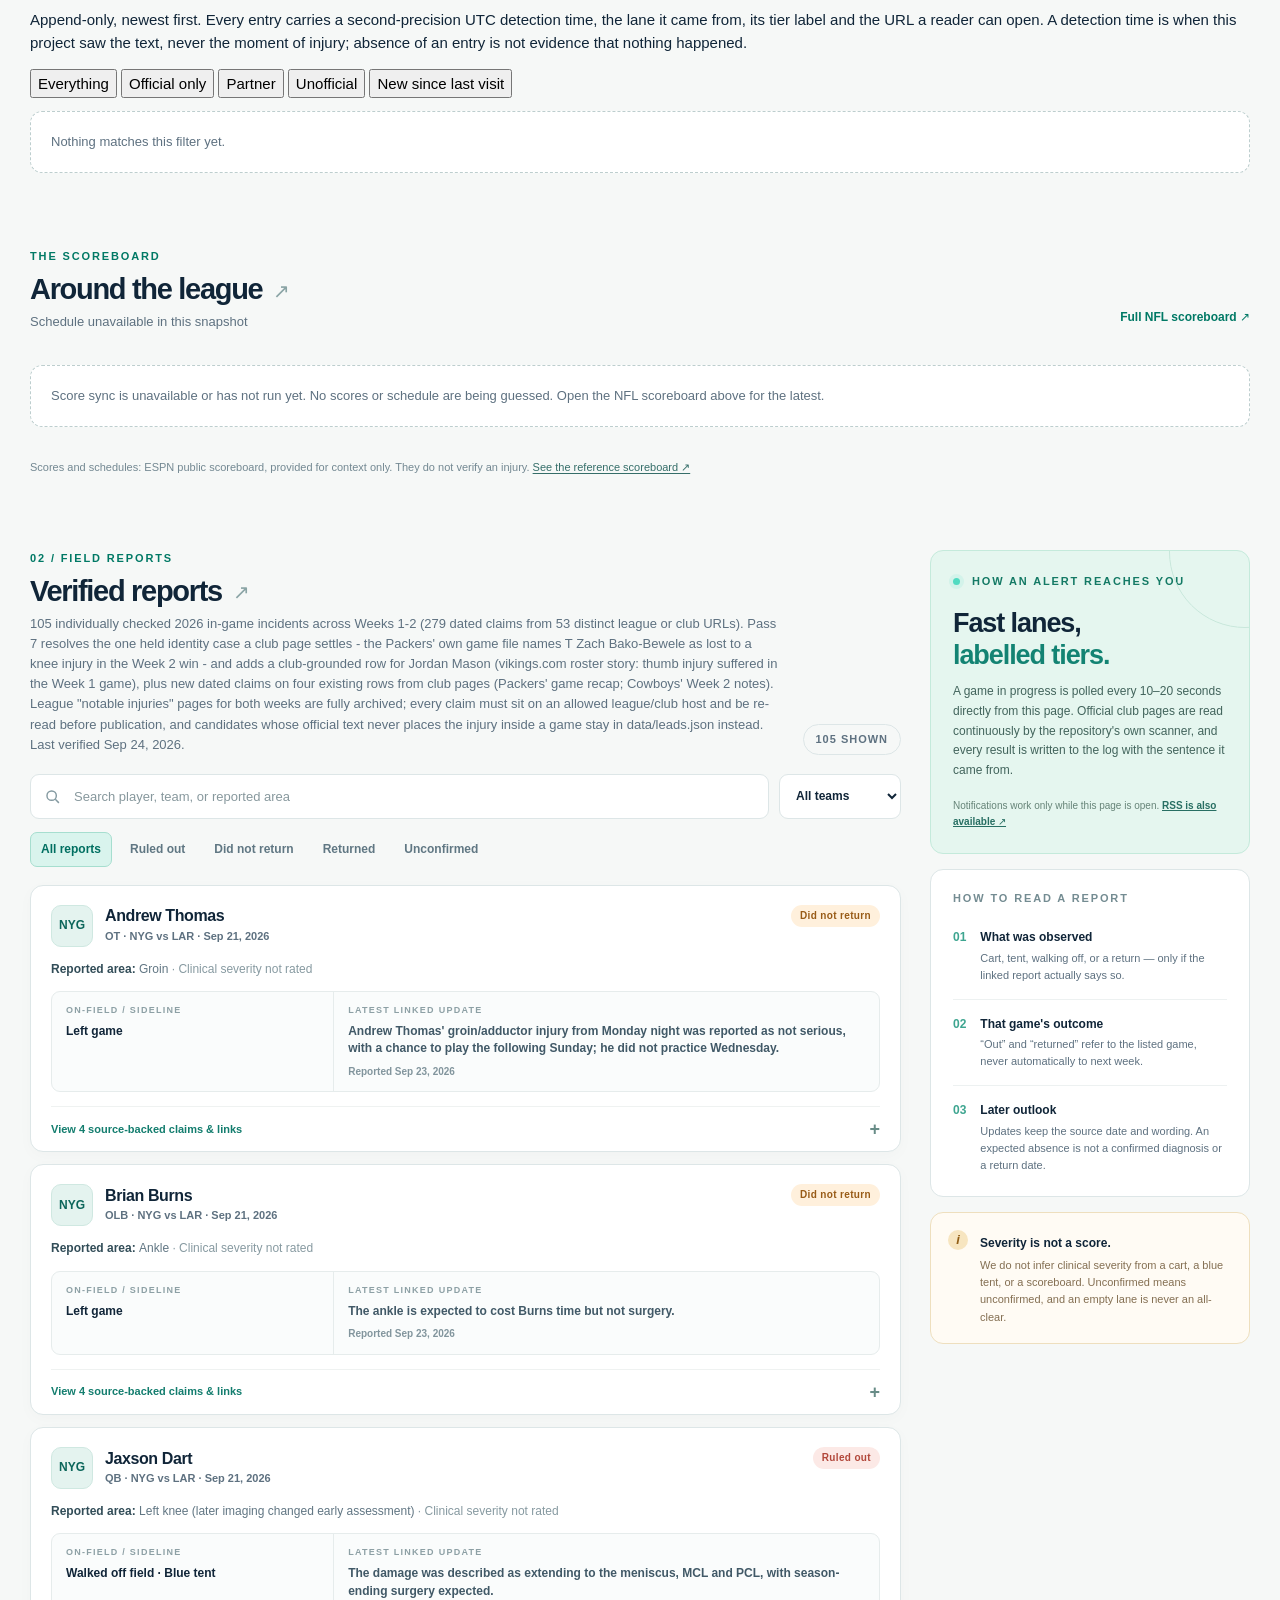
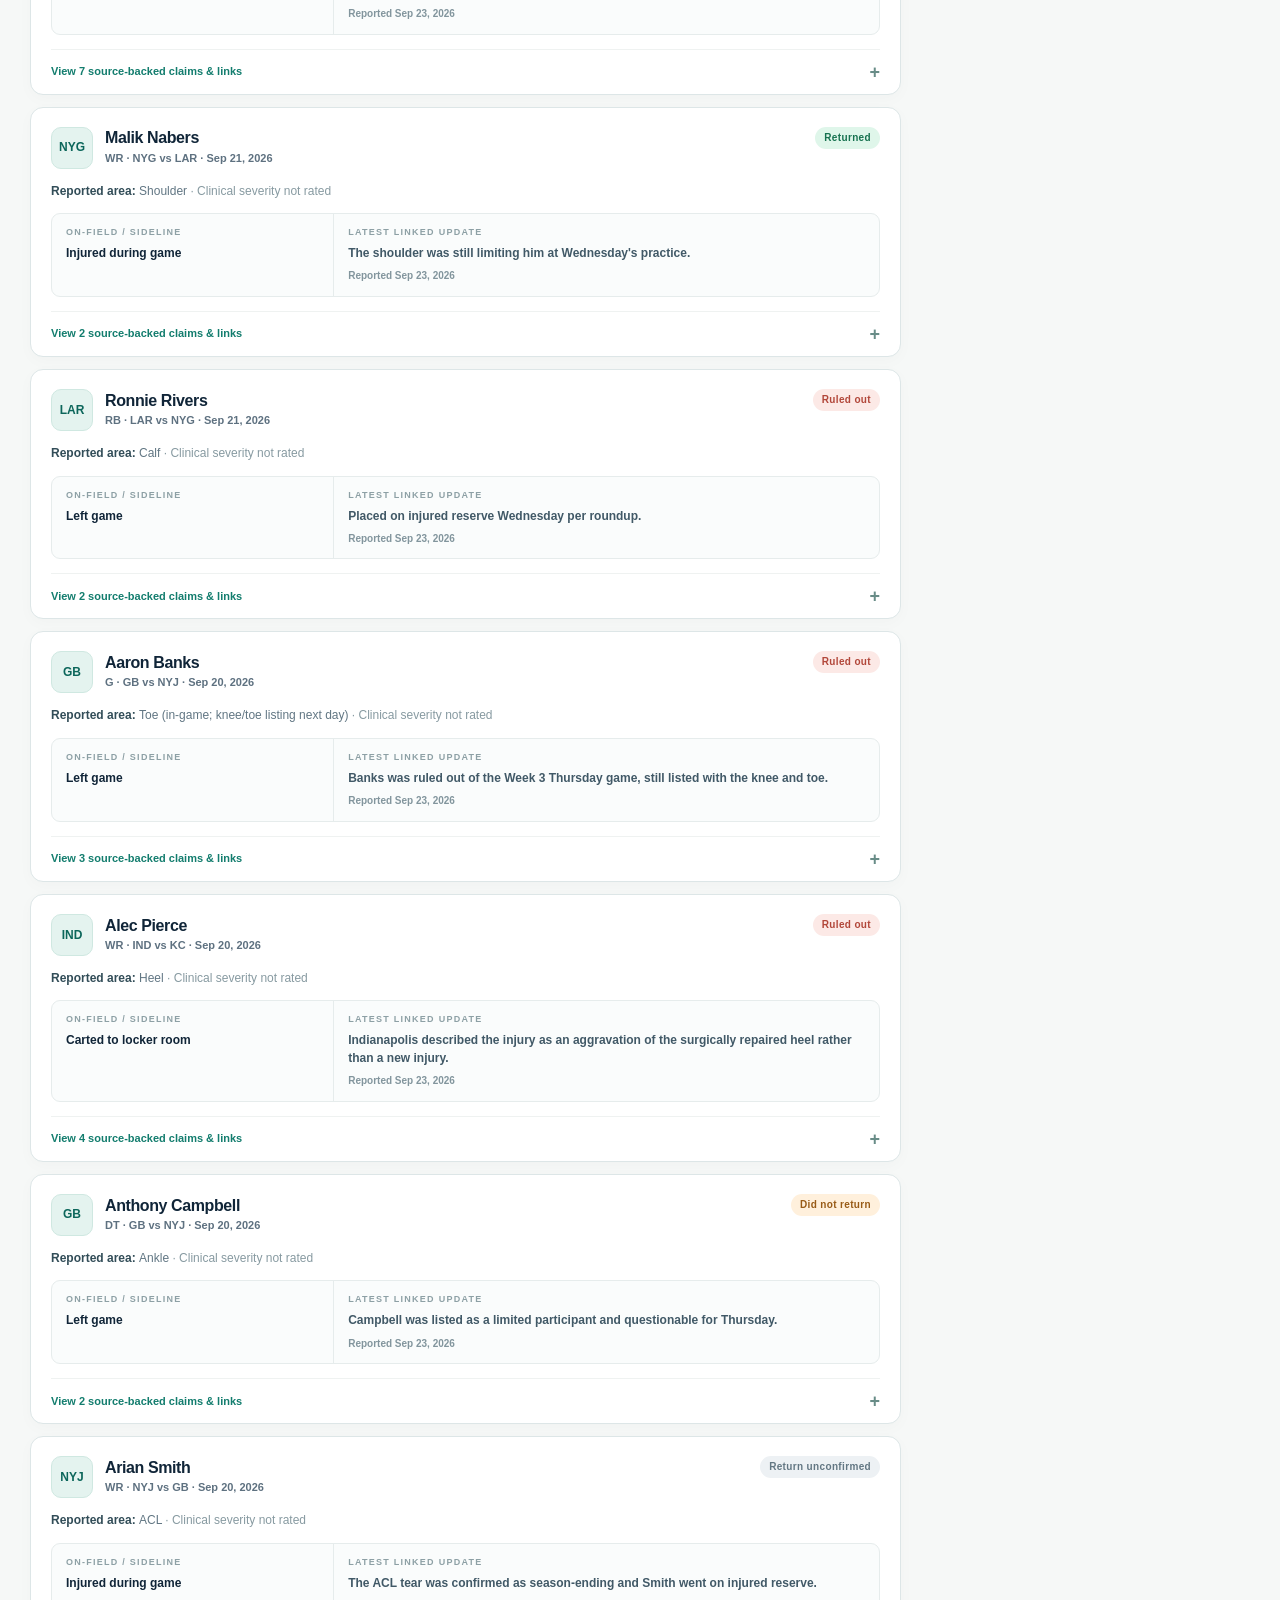
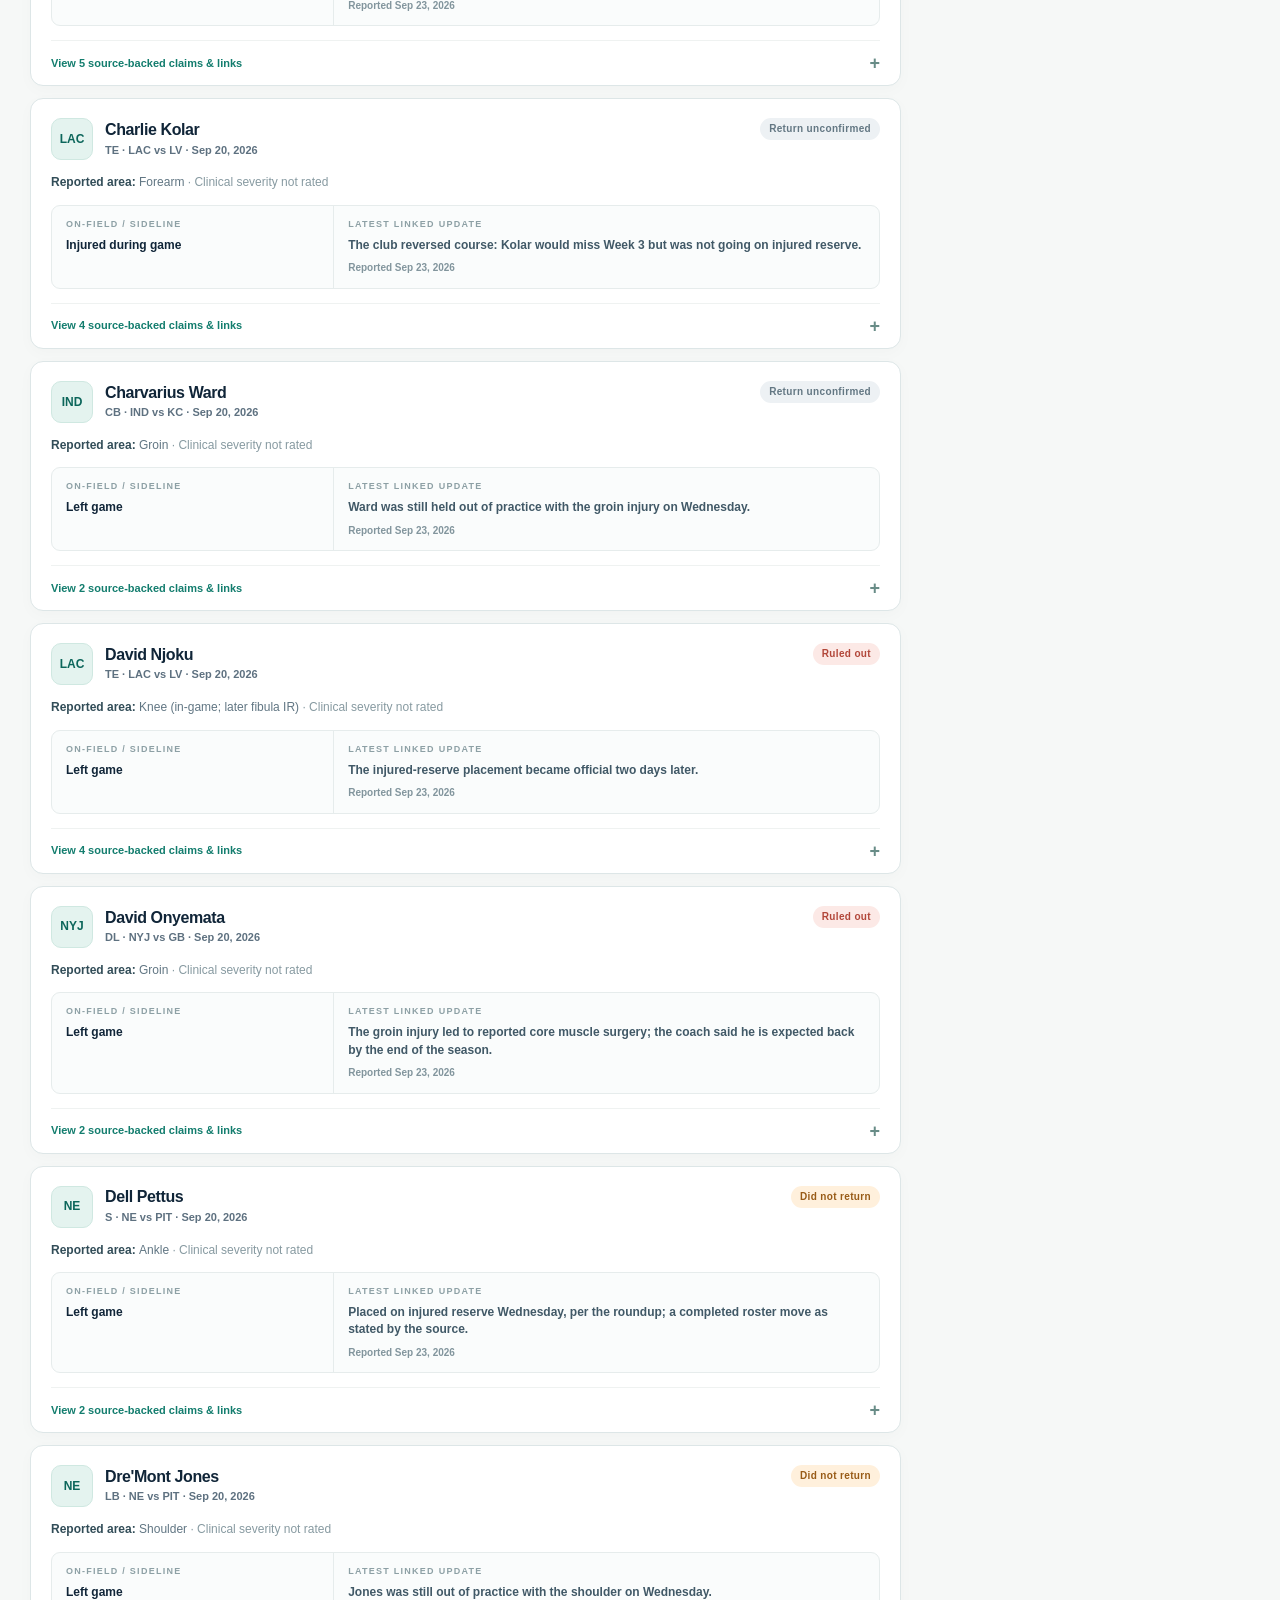
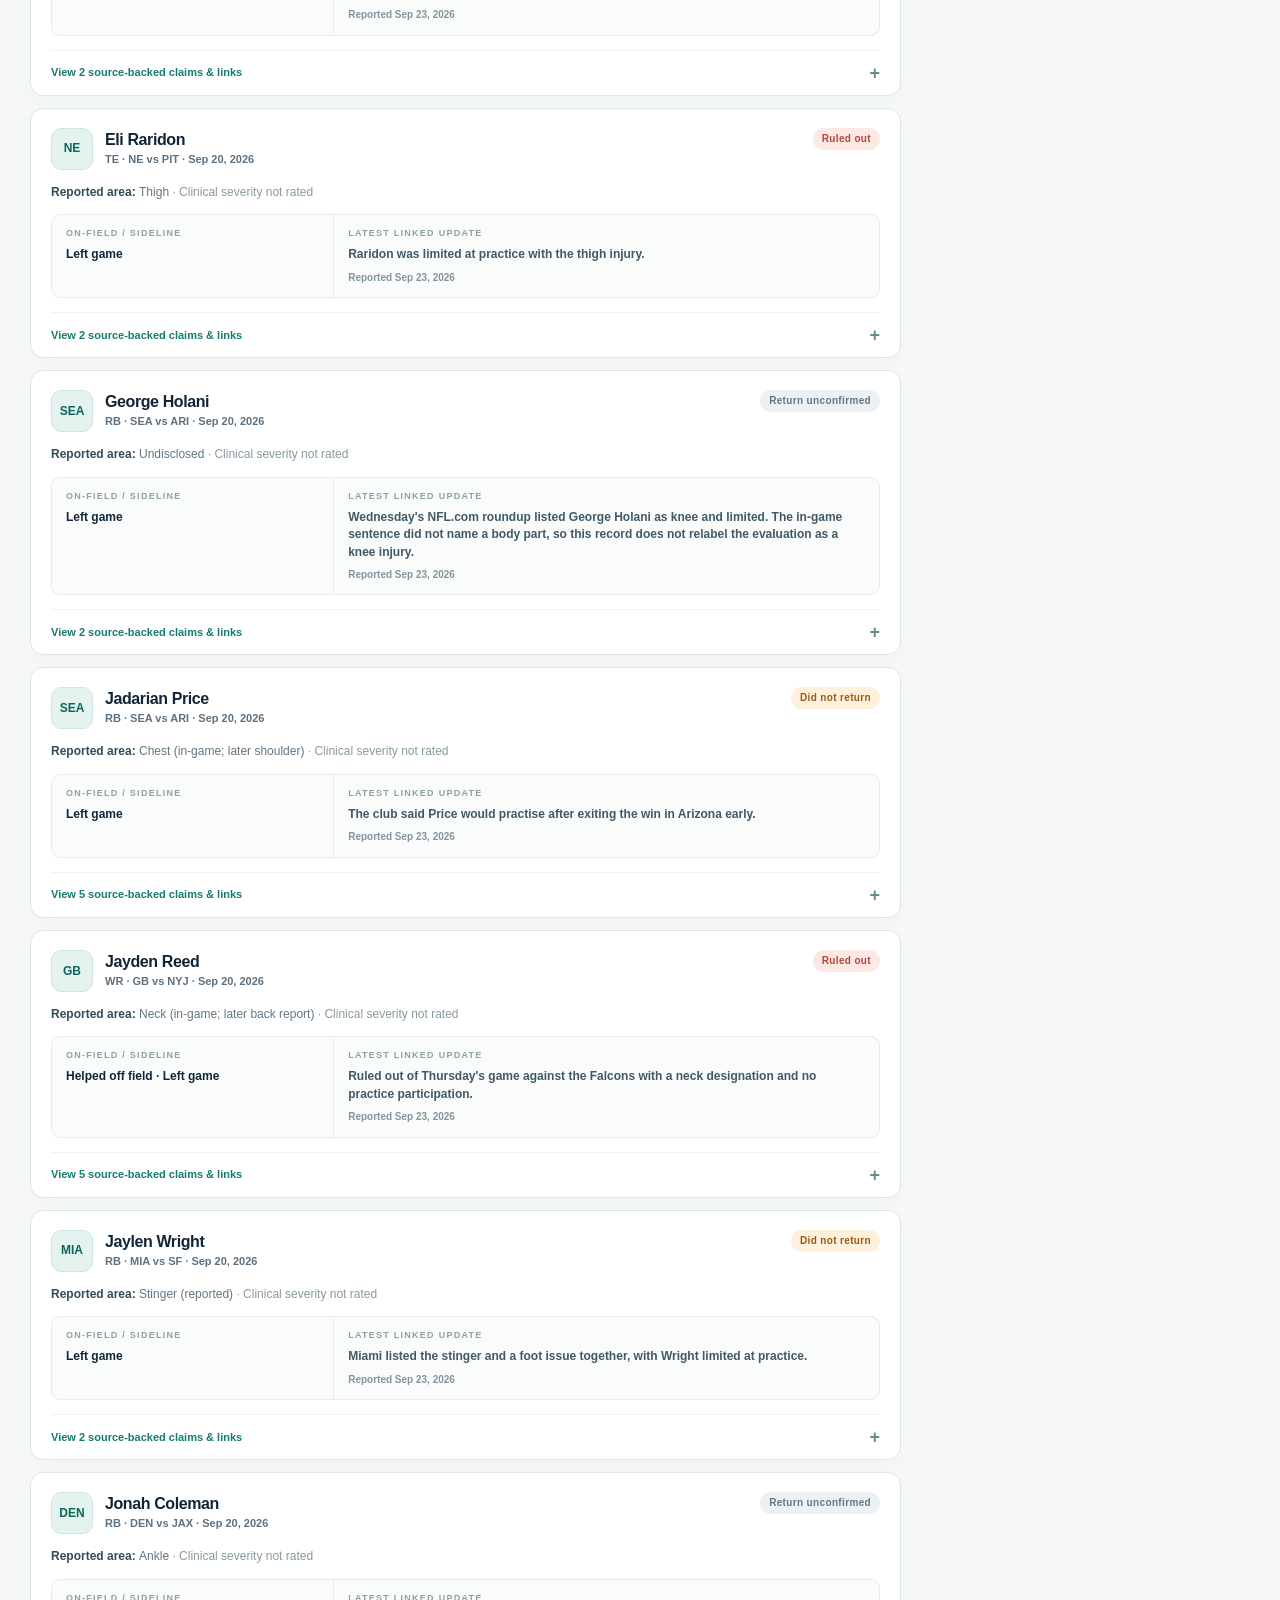
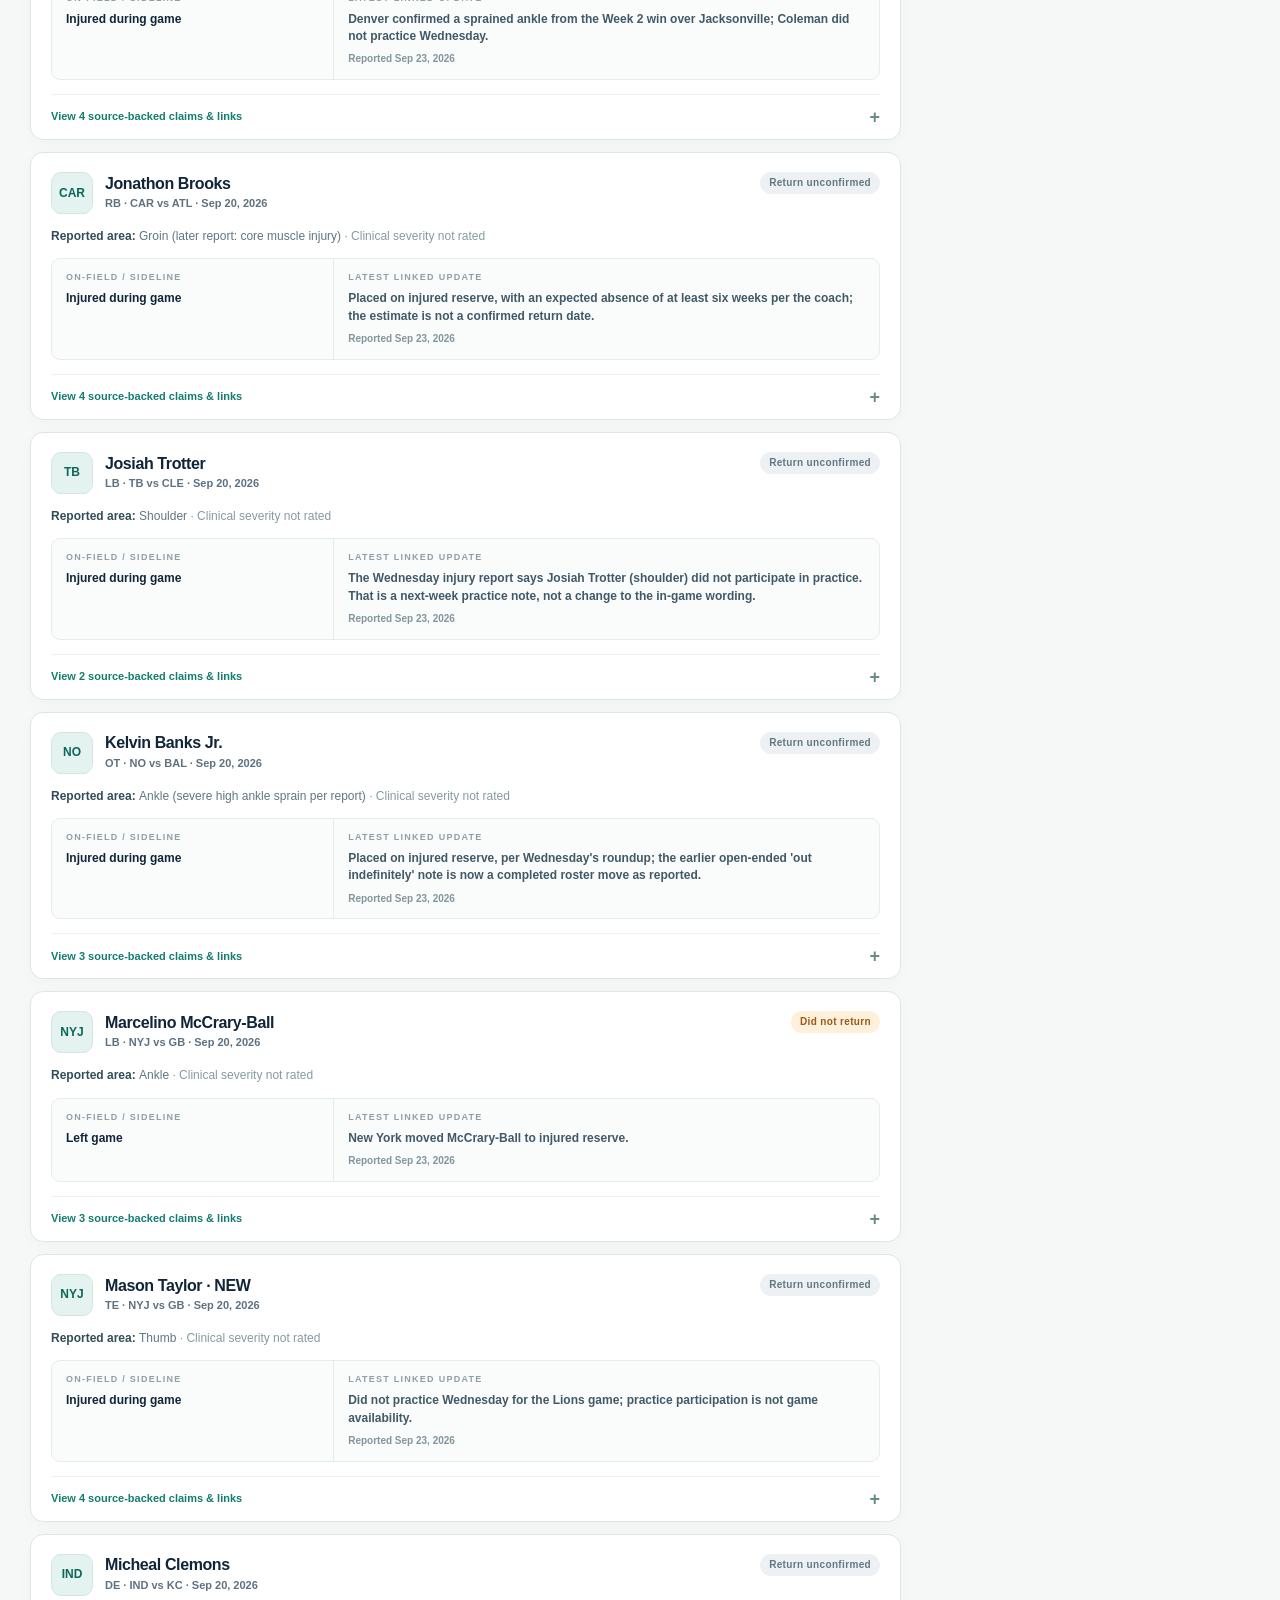
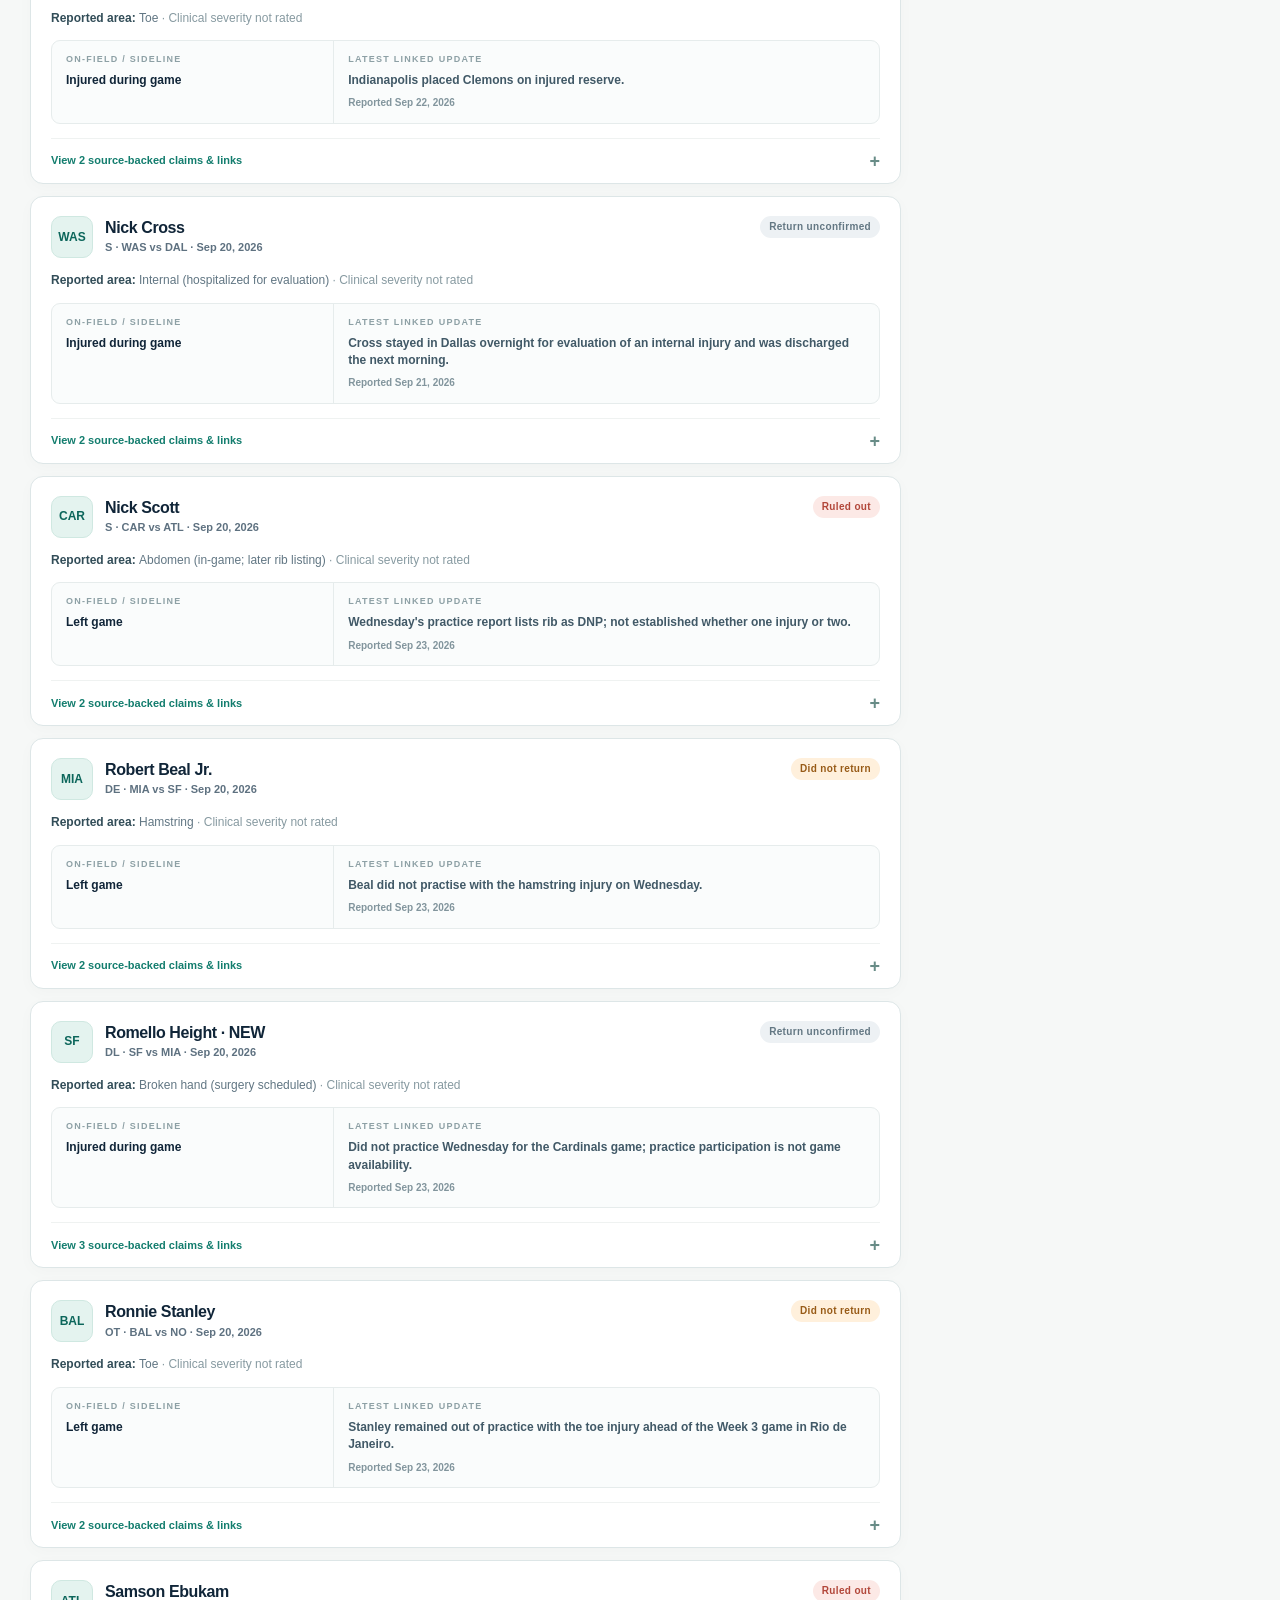
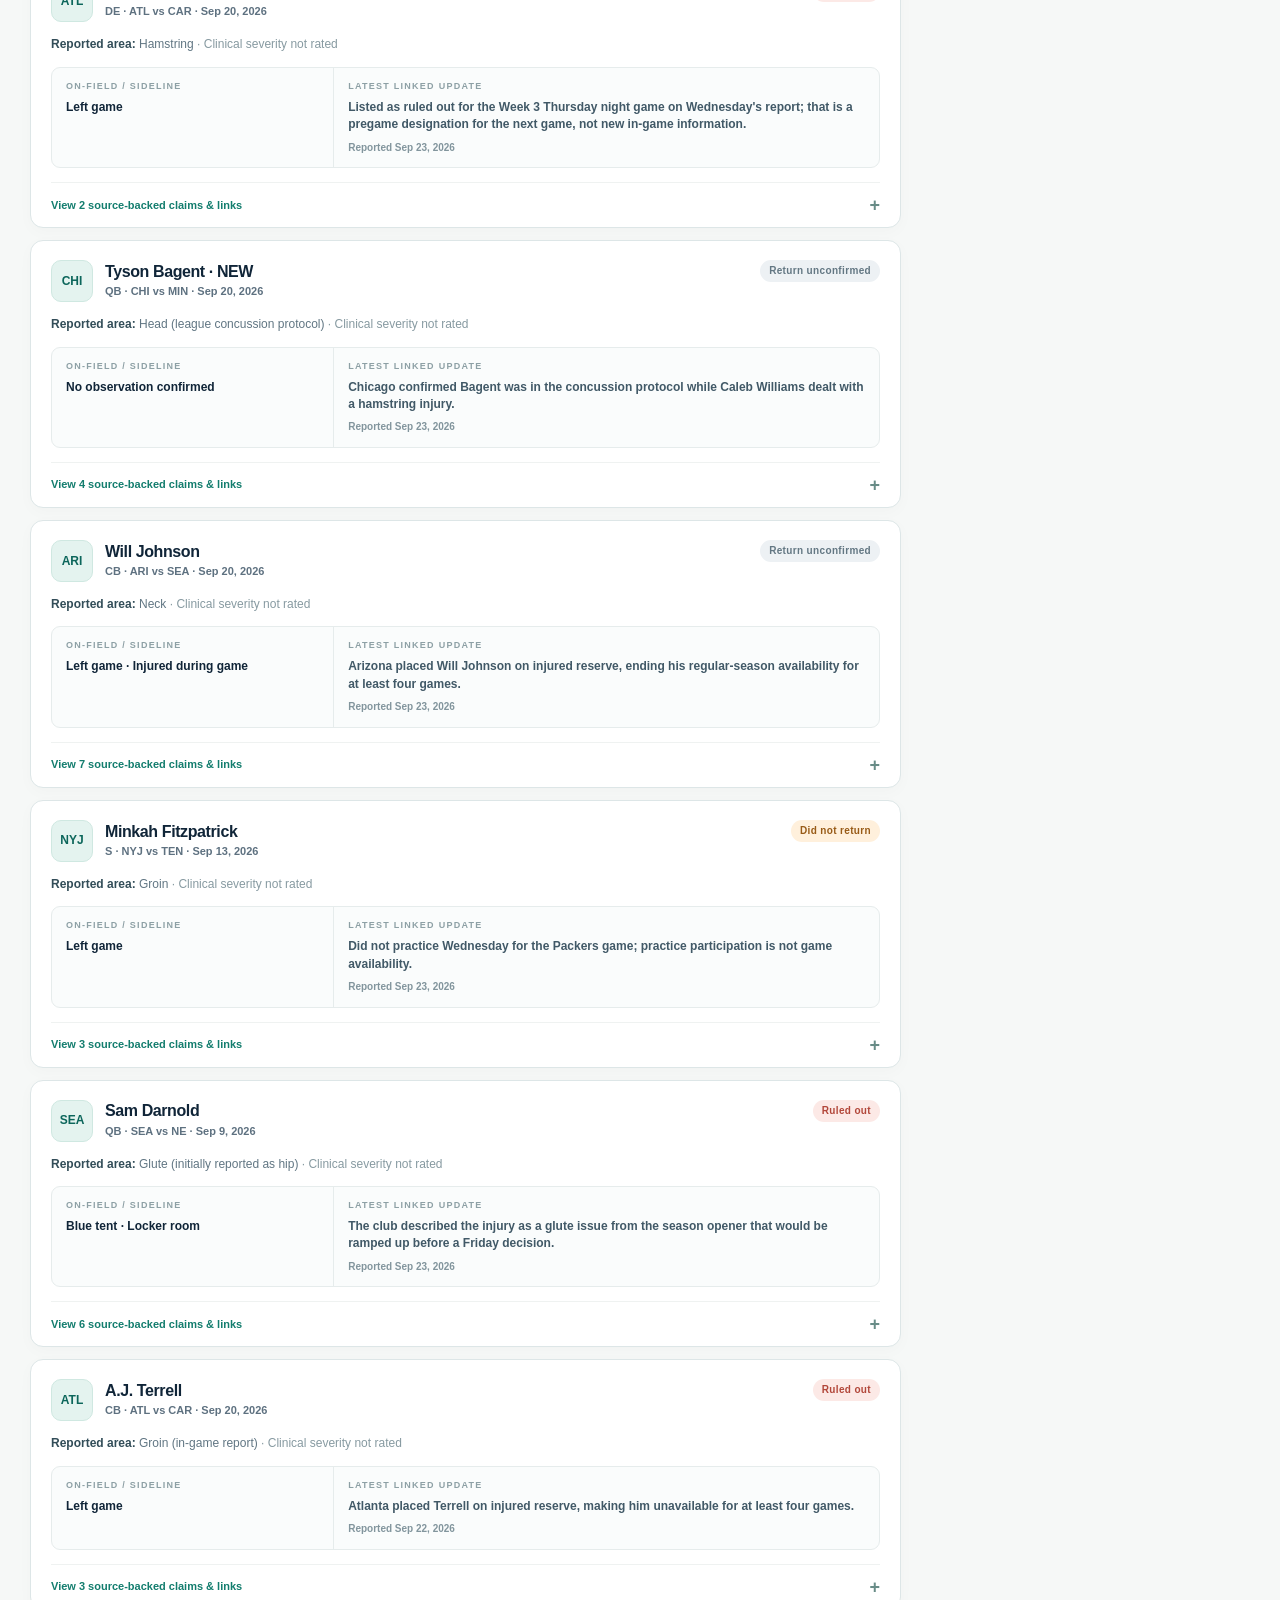
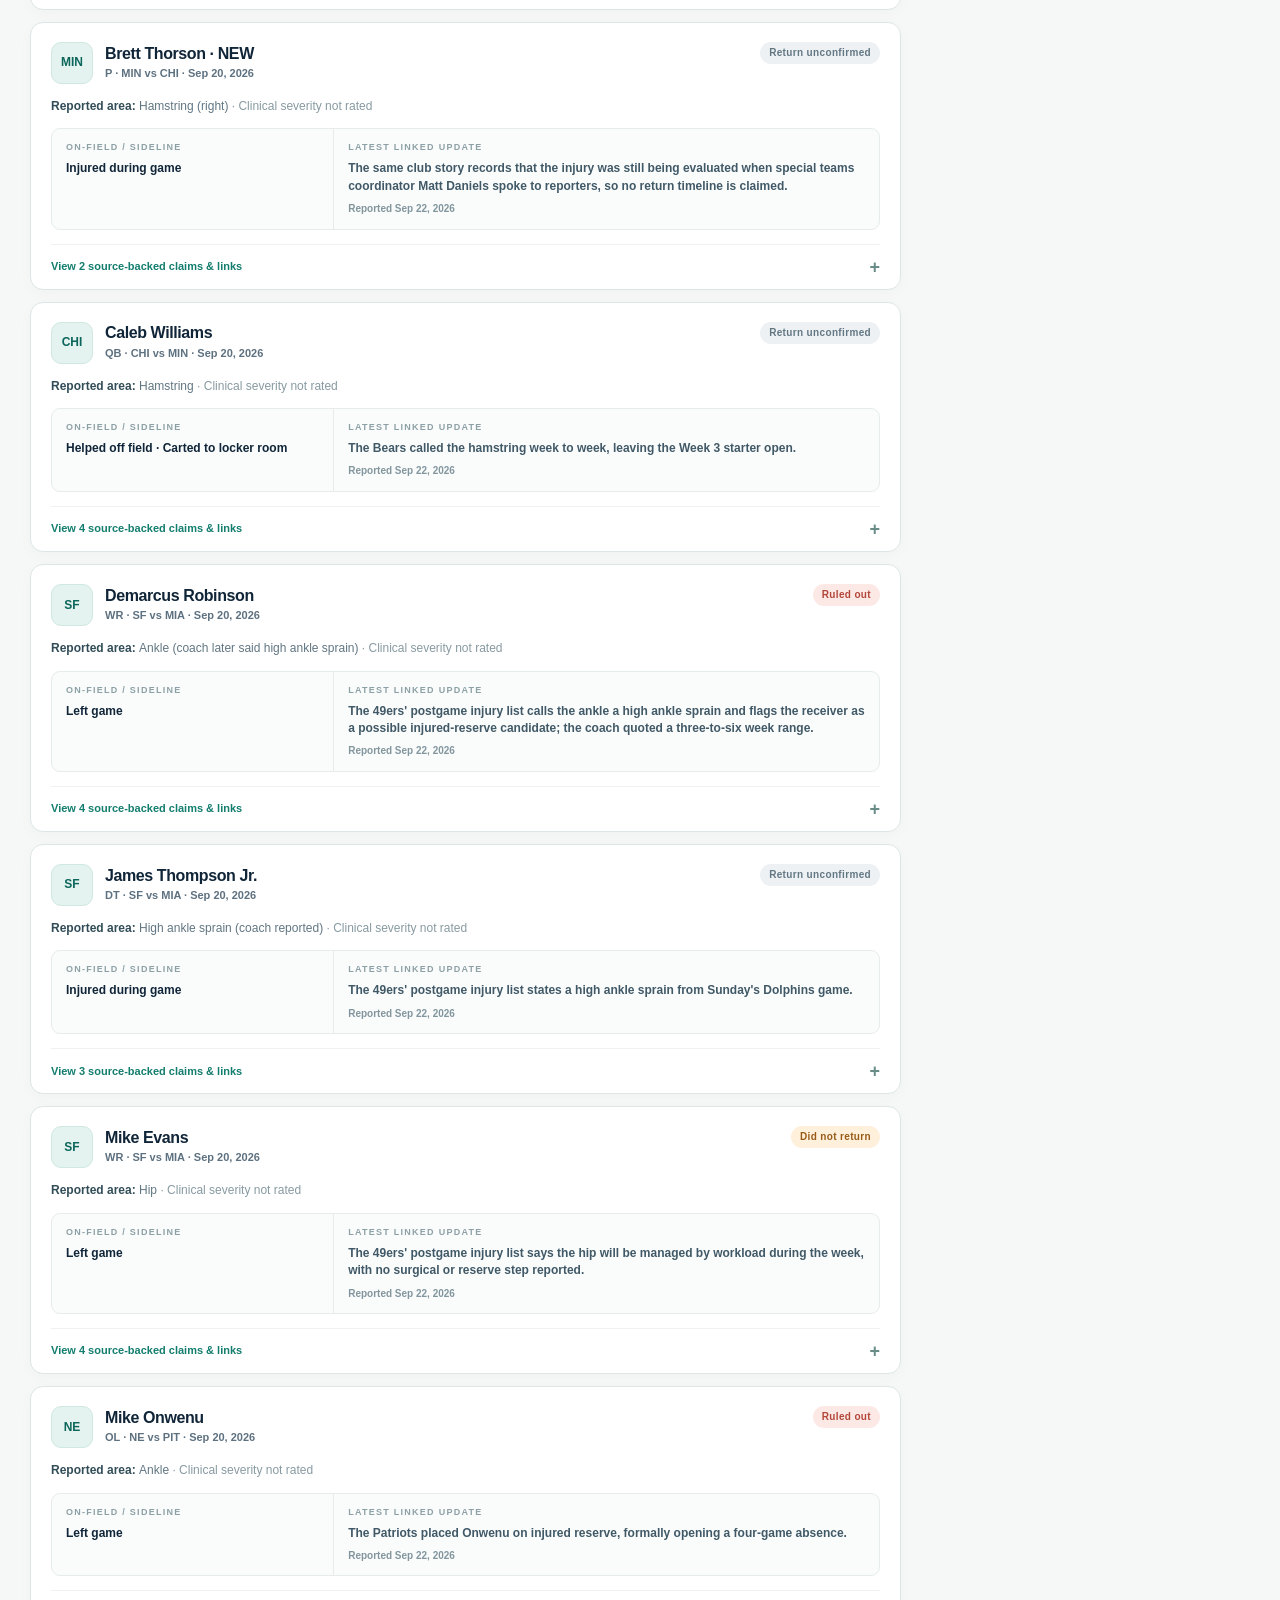
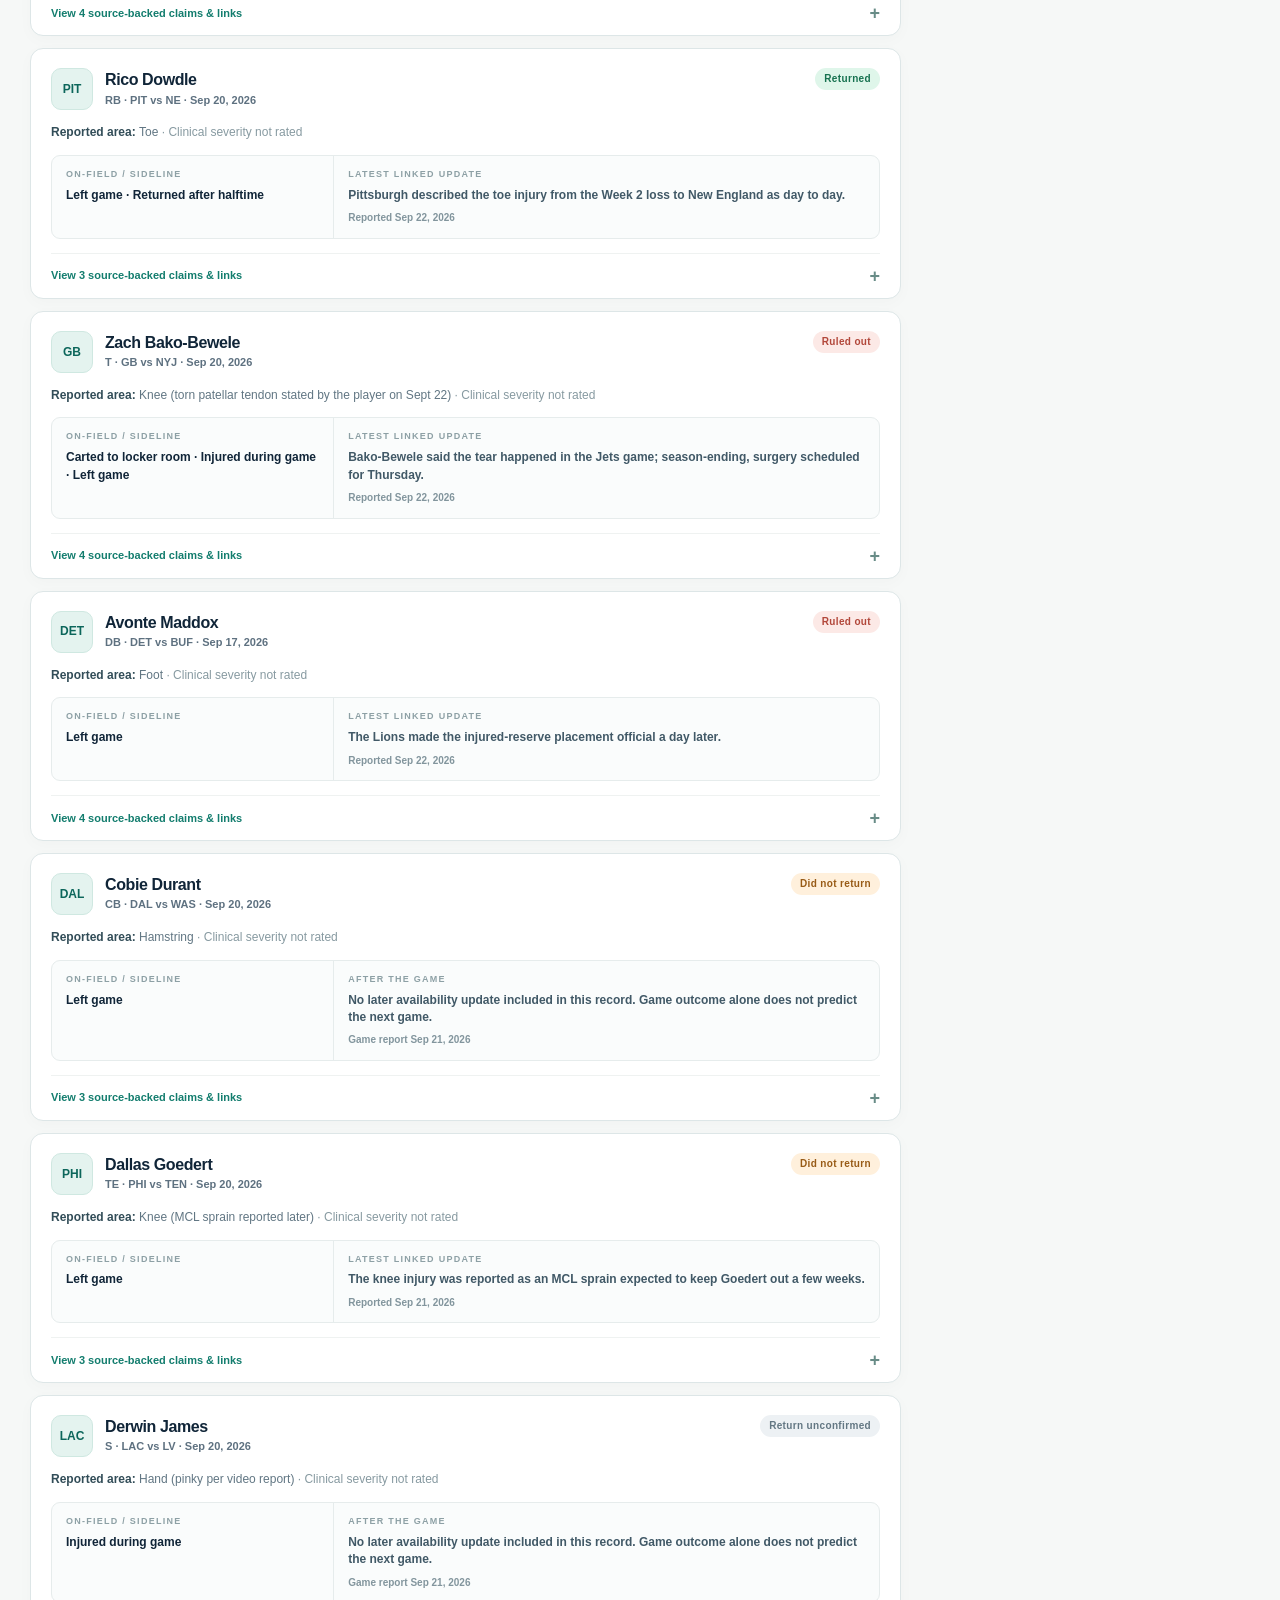
==== commit 5ad6bb24: "Pass 7: second-precision alert log, 66-lane registry, club scanner, 105-row ledger Latency and loggi" ====
--- a/index.html
+++ b/index.html
@@ -4,29 +4,29 @@
   <meta charset="utf-8">
   <meta name="viewport" content="width=device-width, initial-scale=1">
   <meta name="theme-color" content="#102538">
-  <meta name="description" content="Source-linked NFL in-game injury reports, a game-day scoreboard, and a transparent review queue. Game outcomes are not medical prognoses.">
-  <meta http-equiv="Content-Security-Policy" content="default-src 'self'; script-src 'self'; style-src 'self'; img-src 'self' data:; connect-src 'self' https://site.api.espn.com https://site.web.api.espn.com; object-src 'none'; base-uri 'self'; form-action 'self'; upgrade-insecure-requests">
-  <title>Sideline Signal — NFL injury reporting with receipts</title>
+  <meta name="description" content="Source-linked NFL in-game injury alerts: official club and league reporting, labelled partner and unofficial lanes, second-precision timestamps and an append-only alert log. Game outcomes are not medical prognoses.">
+  <meta http-equiv="Content-Security-Policy" content="default-src 'self'; script-src 'self'; style-src 'self'; img-src 'self' data:; connect-src 'self' https://site.api.espn.com https://site.web.api.espn.com https://sports.core.api.espn.com; object-src 'none'; base-uri 'self'; form-action 'self'; upgrade-insecure-requests">
+  <title>Sideline Signal — NFL in-game injury alerts with receipts</title>
   <link rel="icon" href="data:image/svg+xml,%3Csvg xmlns='http://www.w3.org/2000/svg' viewBox='0 0 48 48'%3E%3Crect width='48' height='48' rx='12' fill='%23102538'/%3E%3Cpath d='M6 25h9l5-10 7 18 5-8h10' fill='none' stroke='%234adbc3' stroke-width='4' stroke-linecap='round' stroke-linejoin='round'/%3E%3C/svg%3E">
   <link rel="alternate" type="application/rss+xml" title="Source-backed in-game alerts" href="./feed.xml">
   <link rel="stylesheet" href="./assets/styles.css">
   <script type="module" src="./assets/app.js"></script>
 </head>
 <body>
-  <a class="skip-link" href="#reports">Skip to reports</a>
+  <a class="skip-link" href="#live-watch">Skip to the live watch</a>
   <header class="topbar">
     <div class="shell topbar-inner">
       <a href="./" class="brand" aria-label="Sideline Signal home">
         <span class="brand-mark" aria-hidden="true"><svg viewBox="0 0 42 42" fill="none"><path d="M3 22h8l5-9 7 17 5-8h11" stroke="currentColor" stroke-width="3" stroke-linecap="round" stroke-linejoin="round"/></svg></span>
-        <span>SIDELINE<span class="brand-accent">SIGNAL</span><small>NFL IN-GAME REPORTING</small></span>
+        <span>SIDELINE<span class="brand-accent">SIGNAL</span><small>NFL IN-GAME INJURY ALERTS</small></span>
       </a>
       <nav class="top-nav" aria-label="Main navigation">
         <a href="#live-watch">Live watch</a>
-        <a href="#scores-section">Scores</a>
-        <a href="#reports">Reports</a>
+        <a href="#alerts">Alert log</a>
+        <a href="#reports">Verified</a>
+        <a href="#auto-matched">Auto-matched</a>
         <a href="#sources">Sources</a>
         <a href="#leads">Leads</a>
-        <a href="#review">Review queue</a>
         <a href="#method">Method</a>
       </nav>
       <span class="topbar-tag"><span class="signal-dot" aria-hidden="true"></span> SOURCE-FIRST</span>
@@ -39,10 +39,10 @@
         <div class="hero-copy">
           <div class="eyebrow"><span class="eyebrow-line"></span> THE GAME-DAY INJURY DESK <span id="today-label" class="eyebrow-date"></span></div>
           <h1>What happened.<br><em>What we know.</em></h1>
-          <p>In-game injuries first. On-field events, return-to-game outcomes, and later updates are kept separate, labelled by source tier, and linked back to the reporting. No guessed diagnoses. No false “all clear.”</p>
+          <p>In-game injuries first: who went down, whether they got up, whether they went to the tent or the locker room, and whether anybody has said they will return. Every lane is labelled <strong>official</strong>, <strong>partner</strong> or <strong>unofficial</strong>, every update is timestamped to the second, and every one is logged so a page refresh cannot lose it.</p>
           <div class="hero-actions">
-            <a class="primary-action" href="#reports">Explore verified reports <span aria-hidden="true">↗</span></a>
-            <a class="ghost-action" href="#method">How verification works <span aria-hidden="true">→</span></a>
+            <a class="primary-action" href="#live-watch">Open the live watch <span aria-hidden="true">↗</span></a>
+            <a class="ghost-action" href="#alerts">See the alert log <span aria-hidden="true">→</span></a>
           </div>
         </div>
         <div class="hero-graphic" aria-hidden="true"><div class="graphic-ring ring-one"></div><div class="graphic-ring ring-two"></div><div class="graphic-ring ring-three"></div><svg viewBox="0 0 360 180"><path d="M0 96h42l18-31 35 74 27-44h39l21-38 36 78 22-39h120" fill="none" stroke="#52ddc1" stroke-width="4" stroke-linecap="round" stroke-linejoin="round"/></svg><span class="graphic-caption">SIGNAL OVER SPECULATION <span>01 / 03</span></span></div>
@@ -55,15 +55,37 @@
         <div class="metric"><span class="metric-icon mint" aria-hidden="true">✳</span><div><span id="count-total" class="metric-value">—</span><span class="metric-label">Verified archive entries</span></div></div>
         <div class="metric"><span class="metric-icon blue" aria-hidden="true">↩</span><div><span id="count-returned" class="metric-value">—</span><span class="metric-label">Returned to that game</span></div></div>
         <div class="metric"><span class="metric-icon amber" aria-hidden="true">!</span><div><span id="count-flags" class="metric-value">—</span><span class="metric-label">Source issues flagged</span></div></div>
+        <div class="metric"><span class="metric-icon pale" aria-hidden="true">◔</span><div><span id="count-log" class="metric-value">—</span><span class="metric-label">Logged alerts (all time)</span></div></div>
         <div class="metric metric-health"><span id="feed-indicator" class="metric-icon pale" aria-hidden="true">◌</span><div><span id="feed-state" class="metric-value metric-value-small">Checking…</span><span id="last-check" class="metric-label">Collector status</span></div></div>
       </section>
 
       <section id="live-watch" class="live-section" aria-labelledby="live-heading">
         <div class="section-header">
           <div><span class="section-kicker">00 / PRIORITY LANE</span><h2 id="live-heading">Live in-game watch <span class="heading-mark" aria-hidden="true">◉</span></h2><p id="live-watch-status" class="section-subtitle">Starting the live lanes…</p></div>
-          <p class="lane-note">Highest priority: a game being played right now. Partner-feed wording only, never presented as a club or league statement.</p>
+          <p class="lane-note">Highest priority: a game being played right now. In-game wording from partner and unofficial lanes only, never presented as a club or league statement, and never a diagnosis.</p>
         </div>
+        <div id="lane-dashboard" class="lane-dashboard" aria-label="Live lane health"></div>
         <div id="live-watch-feed" class="live-watch" aria-live="polite"><p class="notice">Checking whether any game is in progress…</p></div>
+      </section>
+
+      <section id="alerts" class="alerts-section" aria-labelledby="alerts-heading">
+        <div class="section-header">
+          <div><span class="section-kicker">01 / THE ALERT LOG</span><h2 id="alerts-heading">Everything we saw, timestamped to the second <span class="heading-mark" aria-hidden="true">⏱</span></h2><p id="alerts-status" class="section-subtitle">Loading the server log…</p></div>
+          <div class="alert-tools">
+            <button type="button" id="notify-button" class="notify-button">Enable browser alerts <span aria-hidden="true">↗</span></button>
+            <button type="button" id="export-log" class="ghost-action small">Export log (JSON)</button>
+            <button type="button" id="clear-log" class="ghost-action small">Clear my session</button>
+          </div>
+        </div>
+        <p class="policy-note" id="log-policy"></p>
+        <div class="log-filters" role="group" aria-label="Alert log filters">
+          <button type="button" class="chip active" data-log="all" aria-pressed="true">Everything</button>
+          <button type="button" class="chip" data-log="official" aria-pressed="false">Official only</button>
+          <button type="button" class="chip" data-log="partner" aria-pressed="false">Partner</button>
+          <button type="button" class="chip" data-log="unofficial" aria-pressed="false">Unofficial</button>
+          <button type="button" class="chip" data-log="new" aria-pressed="false">New since last visit</button>
+        </div>
+        <div id="alert-log-list" class="alert-log" aria-live="polite"><p class="notice">Loading the alert log…</p></div>
       </section>
 
       <section id="scores-section" class="score-section" aria-labelledby="scores-heading">
@@ -77,7 +99,7 @@
 
       <div class="main-grid">
         <section id="reports" class="reports-section" aria-labelledby="reports-heading">
-          <div class="section-header report-heading"><div><span class="section-kicker">01 / FIELD REPORTS</span><h2 id="reports-heading">Verified reports <span class="heading-mark" aria-hidden="true">↗</span></h2><p id="coverage-copy" class="section-subtitle">Opening the source ledger…</p></div><span id="result-count" class="result-total" aria-live="polite"></span></div>
+          <div class="section-header report-heading"><div><span class="section-kicker">02 / FIELD REPORTS</span><h2 id="reports-heading">Verified reports <span class="heading-mark" aria-hidden="true">↗</span></h2><p id="coverage-copy" class="section-subtitle">Opening the source ledger…</p></div><span id="result-count" class="result-total" aria-live="polite"></span></div>
           <div class="filter-panel">
             <label class="search-field"><svg aria-hidden="true" viewBox="0 0 24 24"><circle cx="10.8" cy="10.8" r="6.6"/><path d="m16 16 5 5"/></svg><span class="sr-only">Search player, club or injury</span><input id="search" type="search" placeholder="Search player, team, or reported area" autocomplete="off"></label>
             <label class="team-field"><span class="sr-only">Filter by team</span><select id="team-filter"><option value="all">All teams</option></select></label>
@@ -92,22 +114,37 @@
           <div id="report-list" class="report-list" aria-live="polite"><div class="notice">Loading source-backed reports…</div></div>
         </section>
 
-        <aside class="sidebar" aria-label="Alert and reporting information">
-          <section class="sidebar-card alert-card"><div class="card-label"><span class="signal-dot" aria-hidden="true"></span> ALERT CHANNEL</div><h2>Stay in the loop.<br><span>Stay grounded.</span></h2><p>Get a browser notice when this open page discovers a <strong>new, source-matched game report</strong>. Existing archive entries will not trigger alerts.</p><button id="notify-button" class="notify-button" type="button">Enable browser alerts <span aria-hidden="true">↗</span></button><p id="notification-info" class="microcopy">Notifications work only while this page is open. <a href="./feed.xml">RSS is also available ↗</a></p></section>
-          <section class="sidebar-card reading-card"><div class="card-label">HOW TO READ A REPORT</div><div class="reading-row"><span class="reading-number">01</span><div><strong>What was observed</strong><p>Cart, tent, walking off, or a return — only if the linked report actually says so.</p></div></div><div class="reading-row"><span class="reading-number">02</span><div><strong>That game's outcome</strong><p>“Out” and “returned” refer to the listed game, never automatically to next week.</p></div></div><div class="reading-row"><span class="reading-number">03</span><div><strong>Later outlook</strong><p>Updates keep the source date and wording. An expected absence is not a confirmed diagnosis or return date.</p></div></div></section>
-          <section class="sidebar-card caution-card"><span class="caution-icon" aria-hidden="true">i</span><div><strong>Severity is not a score.</strong><p>We do not infer clinical severity from a cart, a blue tent, or a scoreboard. Unconfirmed means unconfirmed.</p></div></section>
+        <aside class="sidebar" aria-label="How to read this page">
+          <section class="sidebar-card alert-card"><div class="card-label"><span class="signal-dot" aria-hidden="true"></span> HOW AN ALERT REACHES YOU</div><h2>Fast lanes,<br><span>labelled tiers.</span></h2><p>A game in progress is polled every 10–20 seconds directly from this page. Official club pages are read continuously by the repository's own scanner, and every result is written to the log with the sentence it came from.</p><p id="notification-info" class="microcopy">Notifications work only while this page is open. <a href="./feed.xml">RSS is also available ↗</a></p></section>
+          <section class="sidebar-card reading-card"><div class="card-label">HOW TO READ A REPORT</div><div class="reading-row"><span class="reading-number">01</span><div><strong>What was observed</strong><p>Cart, tent, walking off, or a return — only if the linked report actually says so.</p></div></div><div class="reading-row"><span class="reading-number">02</span><div><strong>That game's outcome</strong><p>“Out” and “returned” refer to the listed game, never automatically to next week.</p></div></div><div class="reading-row"><span class="reading-number">03</span><div><strong>Later outlook</strong><p>Updates keep the source date and wording. An expected absence is not a confirmed diagnosis or a return date.</p></div></div></section>
+          <section class="sidebar-card caution-card"><span class="caution-icon" aria-hidden="true">i</span><div><strong>Severity is not a score.</strong><p>We do not infer clinical severity from a cart, a blue tent, or a scoreboard. Unconfirmed means unconfirmed, and an empty lane is never an all-clear.</p></div></section>
         </aside>
       </div>
 
-      <section id="review" class="review-section" aria-labelledby="review-heading"><div class="section-header"><div><span class="section-kicker">02 / TRANSPARENCY</span><h2 id="review-heading">Review queue <span class="heading-mark amber-mark" aria-hidden="true">!</span></h2><p class="section-subtitle">Conflicting labels and identity mismatches are not quietly merged into the verified feed.</p></div></div><div id="review-list" class="review-grid"><div class="notice">Loading source flags…</div></div></section>
+      <section id="auto-matched" class="candidates-section" aria-labelledby="candidates-heading">
+        <div class="section-header"><div><span class="section-kicker">03 / AUTO-MATCHED CLUB TEXT</span><h2 id="candidates-heading">Found by the scanner, not yet in the master list <span class="heading-mark amber-mark" aria-hidden="true">⚙</span></h2><p class="section-subtitle" id="candidates-status">Reading the club-scan results…</p></div><span id="count-candidates" class="result-total" aria-live="polite"></span></div>
+        <p class="policy-note" id="candidates-policy"></p>
+        <div id="candidates-list" class="candidates-list"><p class="notice">Loading the club scan…</p></div>
+      </section>
 
-      <section id="sources" class="sources-section" aria-labelledby="sources-heading"><div class="section-header"><div><span class="section-kicker">03 / PROVENANCE</span><h2 id="sources-heading">Sources, tier by tier <span class="heading-mark" aria-hidden="true">⌗</span></h2><p class="section-subtitle">Every lane the project reads, what it can actually prove, when it was last checked, and what it can never prove. Official lanes may ground a verified row; partner and unofficial lanes never can.</p></div></div><div id="sources-board" class="sources-board"><p class="notice">Loading the source registry…</p></div></section>
+      <section id="review" class="review-section" aria-labelledby="review-heading"><div class="section-header"><div><span class="section-kicker">04 / TRANSPARENCY</span><h2 id="review-heading">Review queue <span class="heading-mark amber-mark" aria-hidden="true">!</span></h2><p class="section-subtitle">Conflicting labels and identity mismatches are not quietly merged into the verified feed.</p></div></div><div id="review-list" class="review-grid"><div class="notice">Loading source flags…</div></div></section>
 
-      <section id="leads" class="leads-section" aria-labelledby="leads-heading"><div class="section-header"><div><span class="section-kicker">04 / UNOFFICIAL LEADS</span><h2 id="leads-heading">Reported elsewhere, not verified here <span class="heading-mark amber-mark" aria-hidden="true">!</span></h2><p class="section-subtitle">Items seen on unofficial outlets and social feeds, each with its outlet, capture date and the exact next check needed. Nothing on this list is a confirmed injury and none of it is in the verified list.</p></div><span id="count-leads" class="result-total" aria-live="polite"></span></div><div id="leads-list" class="leads-list"><p class="notice">Loading unofficial leads…</p></div></section>
+      <section id="sources" class="sources-section" aria-labelledby="sources-heading"><div class="section-header"><div><span class="section-kicker">05 / PROVENANCE</span><h2 id="sources-heading">Sources, organised by tier <span class="heading-mark" aria-hidden="true">⌗</span></h2><p class="section-subtitle">Every lane the project reads, grouped and labelled: what it can prove, the latency to expect, the timestamp precision it actually carries, how it is reached, and when it was last checked. Official lanes may ground a verified row; partner and unofficial lanes never can.</p></div></div>
+        <div class="source-filters">
+          <label class="search-field compact"><svg aria-hidden="true" viewBox="0 0 24 24"><circle cx="10.8" cy="10.8" r="6.6"/><path d="m16 16 5 5"/></svg><span class="sr-only">Search the registry</span><input id="source-search" type="search" placeholder="Search lanes…" autocomplete="off"></label>
+          <label><span class="sr-only">Tier</span><select id="source-tier"><option value="all">All tiers</option><option value="official">Official</option><option value="partner">Partner</option><option value="unofficial">Unofficial</option></select></label>
+          <label><span class="sr-only">Category</span><select id="source-category"><option value="all">All categories</option></select></label>
+          <label><span class="sr-only">Access</span><select id="source-access"><option value="all">Any access</option><option value="keyless-json">Keyless JSON</option><option value="html">Web page</option><option value="rss">RSS</option><option value="link-out">Link-out only</option><option value="blocked">Blocked</option></select></label>
+          <span id="source-count" class="result-total" aria-live="polite"></span>
+        </div>
+        <div id="sources-board" class="sources-board"><p class="notice">Loading the source registry…</p></div>
+      </section>
 
-      <section id="method" class="method-section" aria-labelledby="method-heading"><div class="method-intro"><span class="section-kicker">03 / THE STANDARD</span><h2 id="method-heading">A clear trail from<br><em>source to signal.</em></h2><p>We begin with league-published reporting, match a player and club to an actual game, and quote the precise line behind every claim. Ambiguous identity, conflicting wording, missing metadata, or a missing source means “hold,” not “guess.”</p><a href="https://www.nfl.com/injuries/" target="_blank" rel="noopener noreferrer" class="method-link">Official pregame injury report ↗</a></div><div class="method-rules"><div><span>01</span><strong>In-game first</strong><p>While a game is live the page polls a partner header and news lane every 20–45 seconds and shows only wording that explicitly says a player will not return, is questionable, was carted off, or went to the tent. It is labelled UNVERIFIED and carries the provider's own timestamp.</p></div><div><span>02</span><strong>Cross-check</strong><p>For the verified list, a player link, club, game date and an explicit league-or-club status sentence must all align. Otherwise it goes to the review queue, not the feed.</p></div><div><span>03</span><strong>Publish with context and tier</strong><p>Every lane is labelled official, partner or unofficial, and the archive only keeps official grounding. A lane that cannot be reached says so instead of going quiet.</p></div></div></section>
+      <section id="leads" class="leads-section" aria-labelledby="leads-heading"><div class="section-header"><div><span class="section-kicker">06 / UNOFFICIAL LEADS</span><h2 id="leads-heading">Reported elsewhere, not verified here <span class="heading-mark amber-mark" aria-hidden="true">!</span></h2><p class="section-subtitle">Items seen on unofficial outlets and social feeds, each with its outlet, capture date and the exact next check needed. Nothing on this list is a confirmed injury and none of it is in the verified list.</p></div><span id="count-leads" class="result-total" aria-live="polite"></span></div><div id="leads-list" class="leads-list"><p class="notice">Loading unofficial leads…</p></div></section>
+
+      <section id="method" class="method-section" aria-labelledby="method-heading"><div class="method-intro"><span class="section-kicker">07 / THE STANDARD</span><h2 id="method-heading">A clear trail from<br><em>source to signal.</em></h2><p>We begin with league-published reporting, match a player and club to an actual game, and quote the precise line behind every claim. Ambiguous identity, conflicting wording, missing metadata, or a missing source means “hold,” not “guess.”</p><a href="https://www.nfl.com/injuries/" target="_blank" rel="noopener noreferrer" class="method-link">Official pregame injury report ↗</a></div><div class="method-rules"><div><span>01</span><strong>In-game first</strong><p>While a game is live the page polls the game lanes every 10–20 seconds and shows only wording that explicitly says a player will not return, is questionable, was carted off, or went to the tent. It is labelled with its tier and carries the provider's own timestamp.</p></div><div><span>02</span><strong>Two independent reads</strong><p>Automatic promotion from a club page needs the identical sentence read twice, in two separate scans, plus a resolvable game date and the club named in the sentence. Anything less stays in the auto-matched list with the failed gate printed.</p></div><div><span>03</span><strong>Publish with context and tier</strong><p>Every lane is labelled official, partner or unofficial — and also by category, latency class, timestamp precision and access — and the archive only keeps official grounding. A lane that cannot be reached says so instead of going quiet.</p></div></div></section>
     </div>
   </main>
-  <footer class="footer"><div class="shell footer-inner"><div><strong>SIDELINE<span> SIGNAL</span></strong><p>Less noise. More context. Always check the source.</p></div><div class="footer-links"><a href="#reports">Reports</a><a href="#review">Source issues</a><a href="https://github.com/buffedlizard55-lab/InjuryAlerTNFL" target="_blank" rel="noopener noreferrer">Repository ↗</a></div><p class="footer-disclaimer">Unofficial project. Not affiliated with the NFL, its clubs, or ESPN. Source publication dates are not injury times. A feed outage is not an all-clear.</p></div></footer>
+  <footer class="footer"><div class="shell footer-inner"><div><strong>SIDELINE<span> SIGNAL</span></strong><p>Less noise. More context. Always check the source.</p></div><div class="footer-links"><a href="#reports">Reports</a><a href="#alerts">Alert log</a><a href="#review">Source issues</a><a href="https://github.com/buffedlizard55-lab/InjuryAlerTNFL" target="_blank" rel="noopener noreferrer">Repository ↗</a></div><p class="footer-disclaimer">Unofficial project. Not affiliated with the NFL, its clubs, or ESPN. Detection timestamps are when this project saw text, never the moment of injury. A feed outage is not an all-clear.</p></div></footer>
 </body>
 </html>
